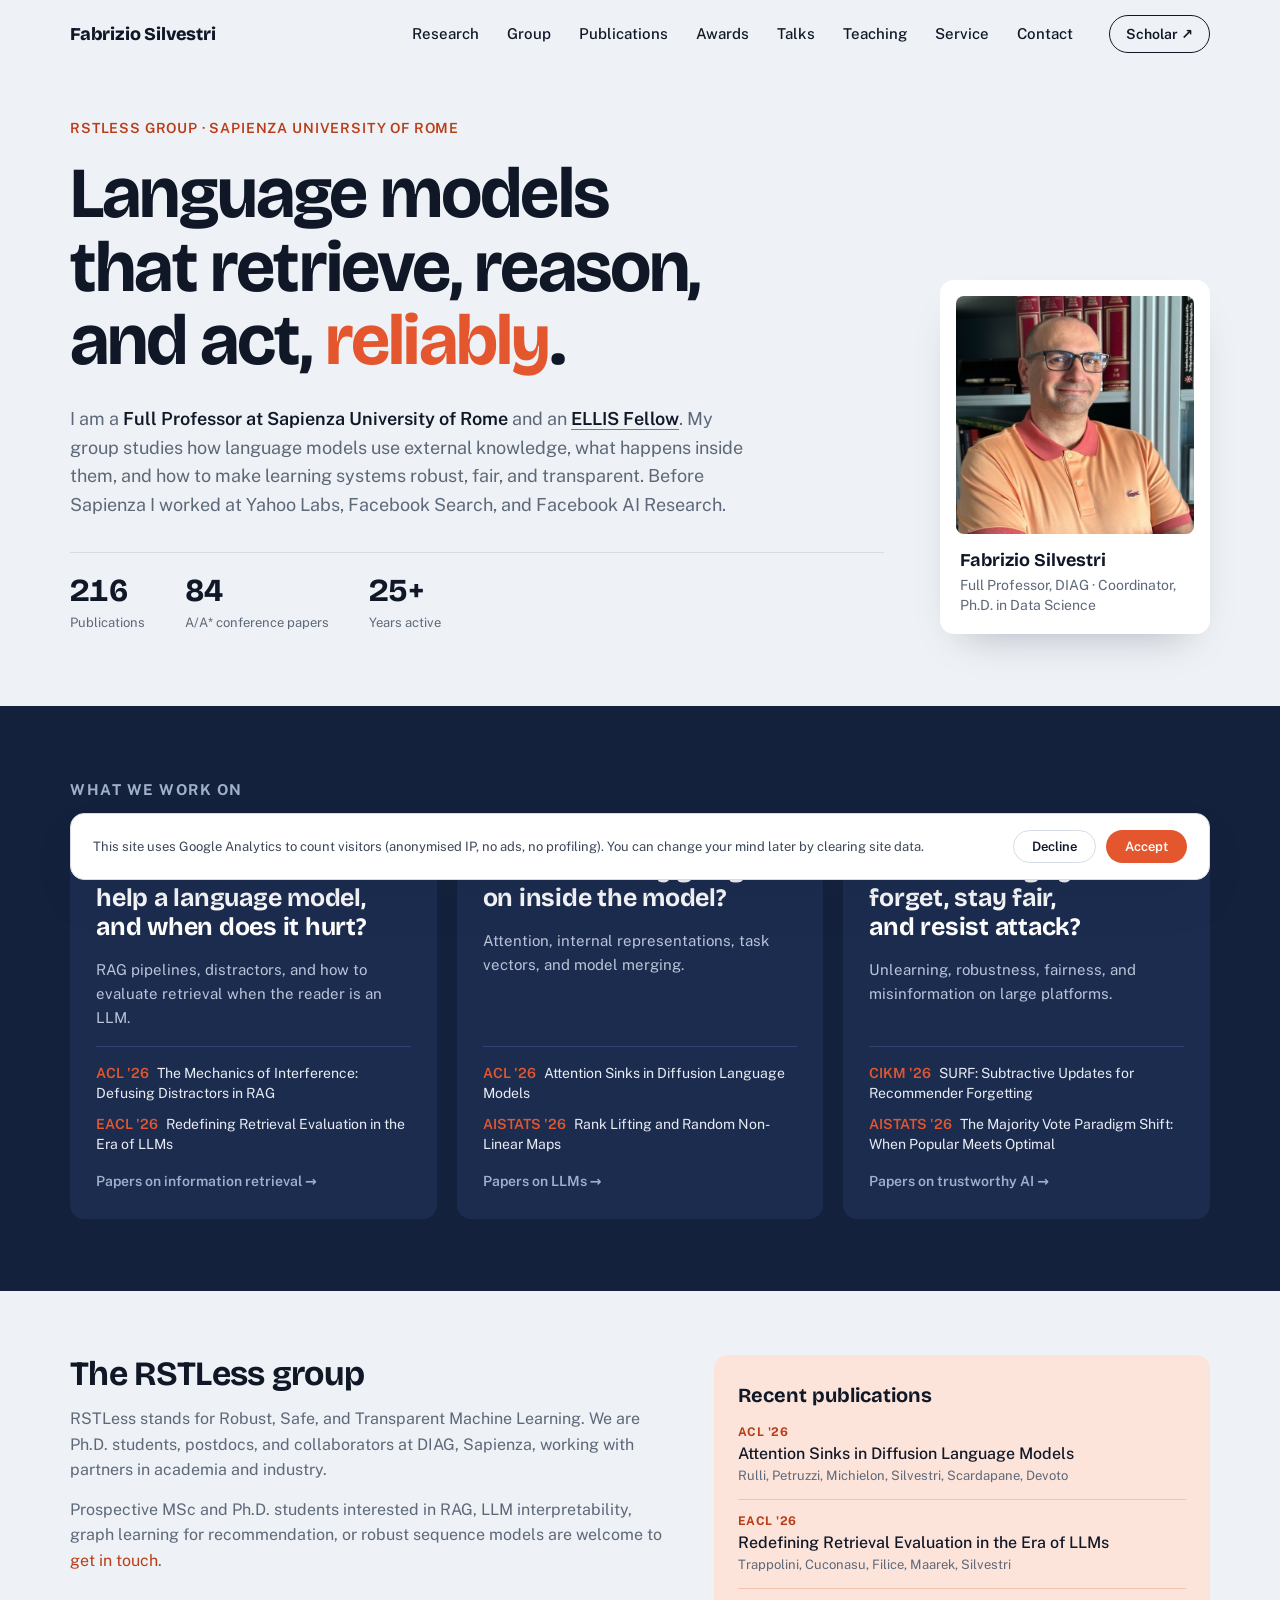
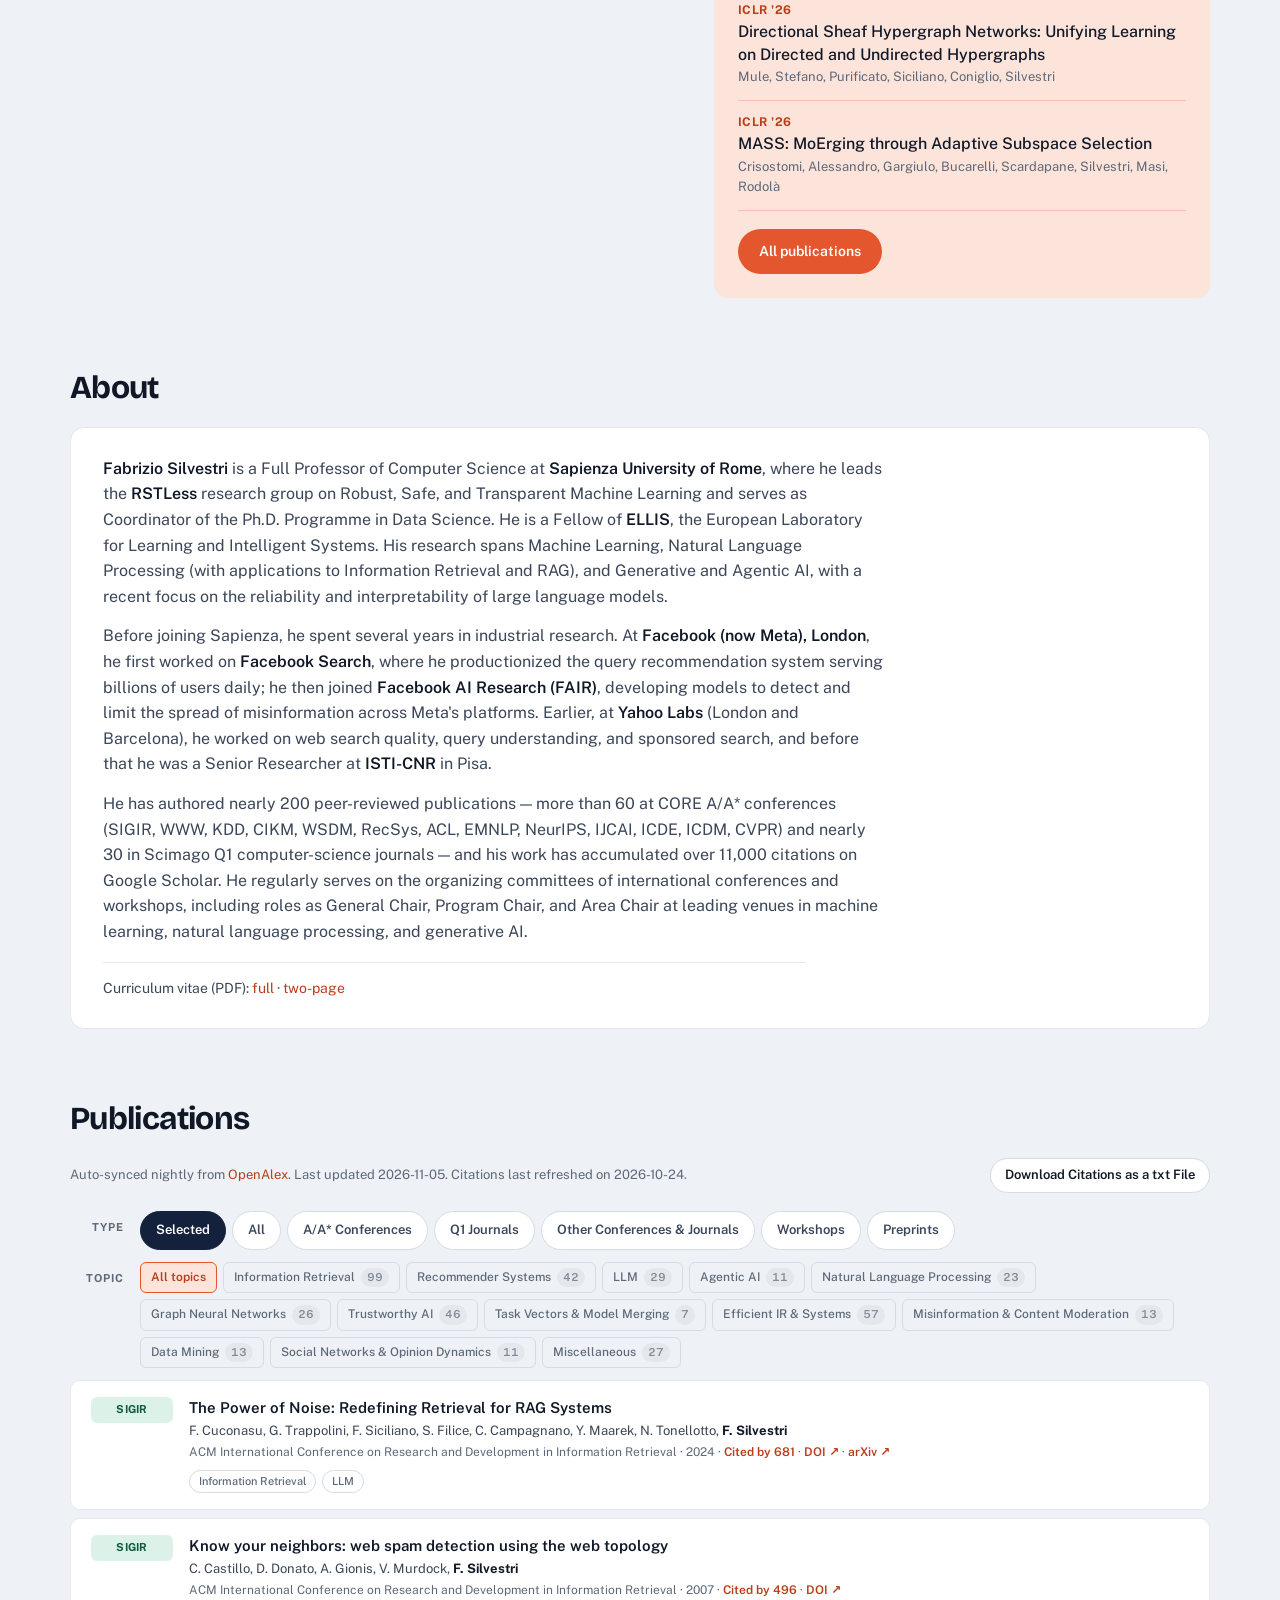
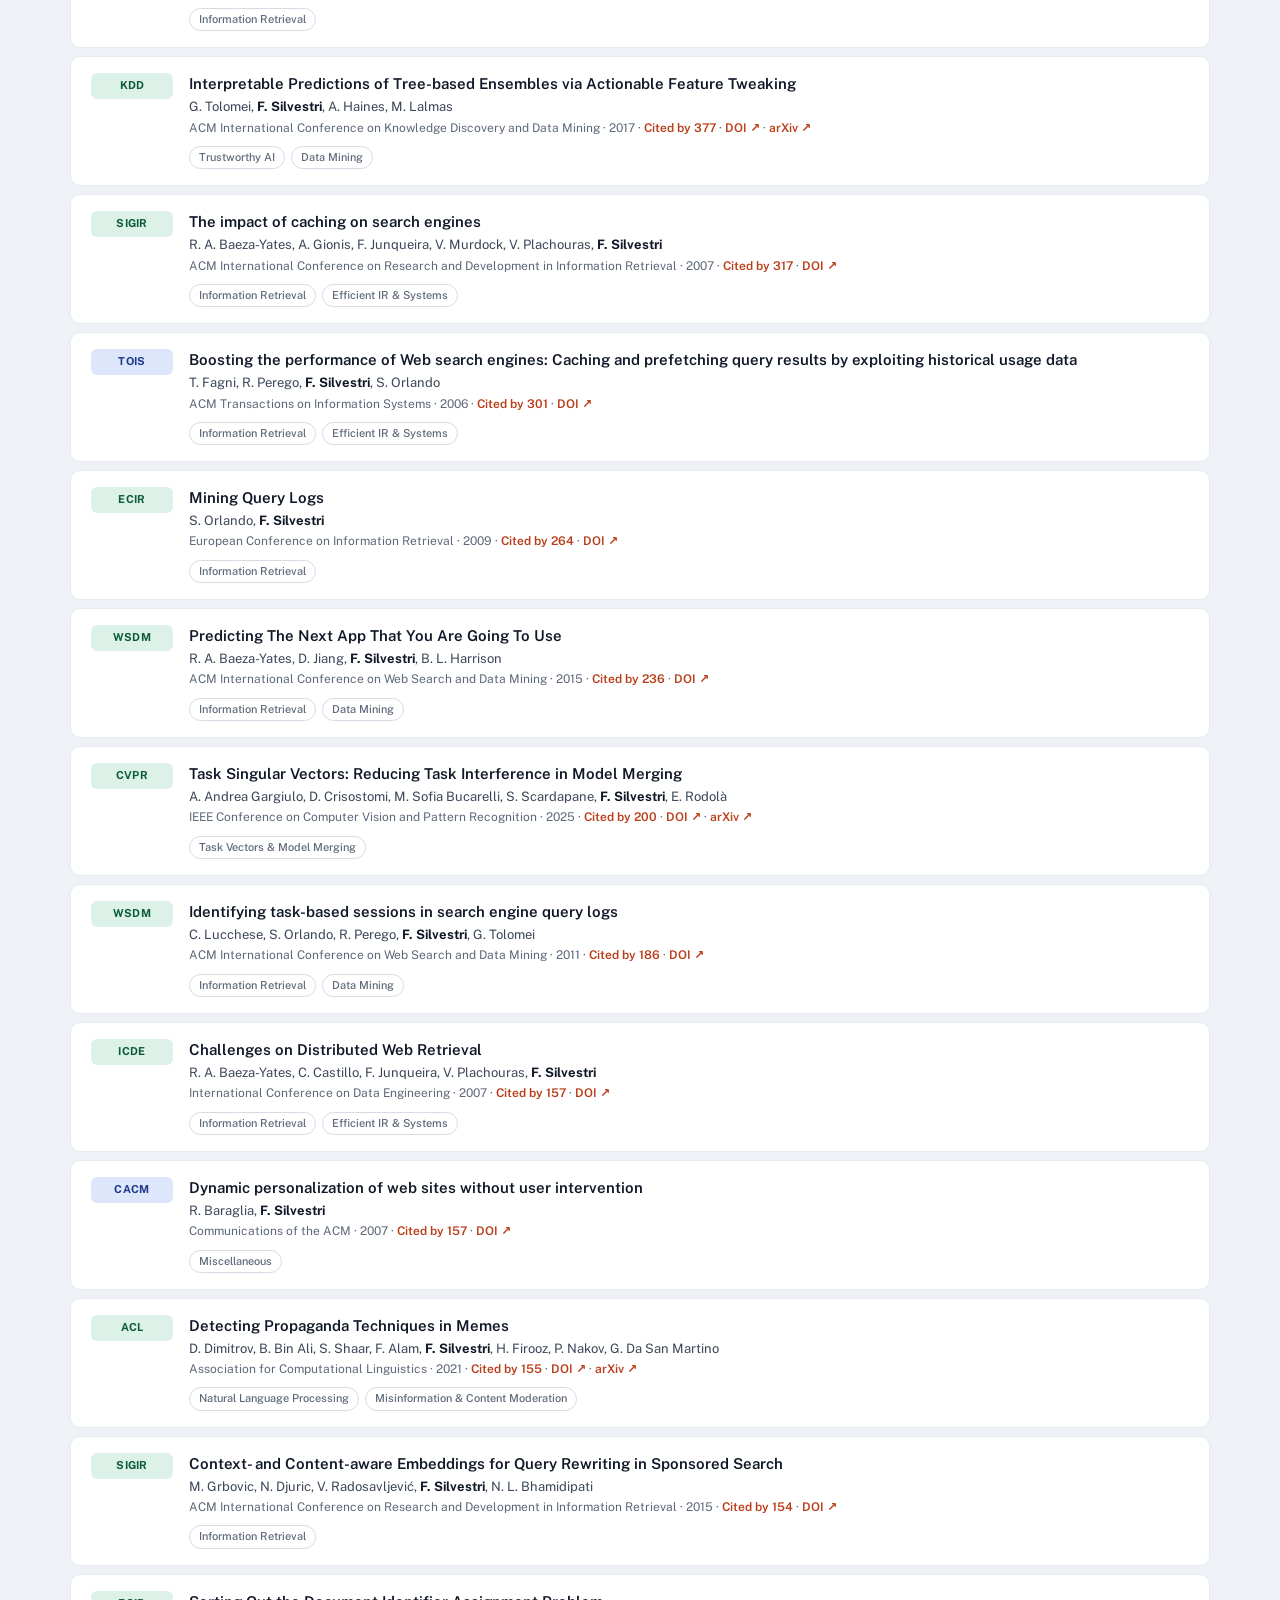
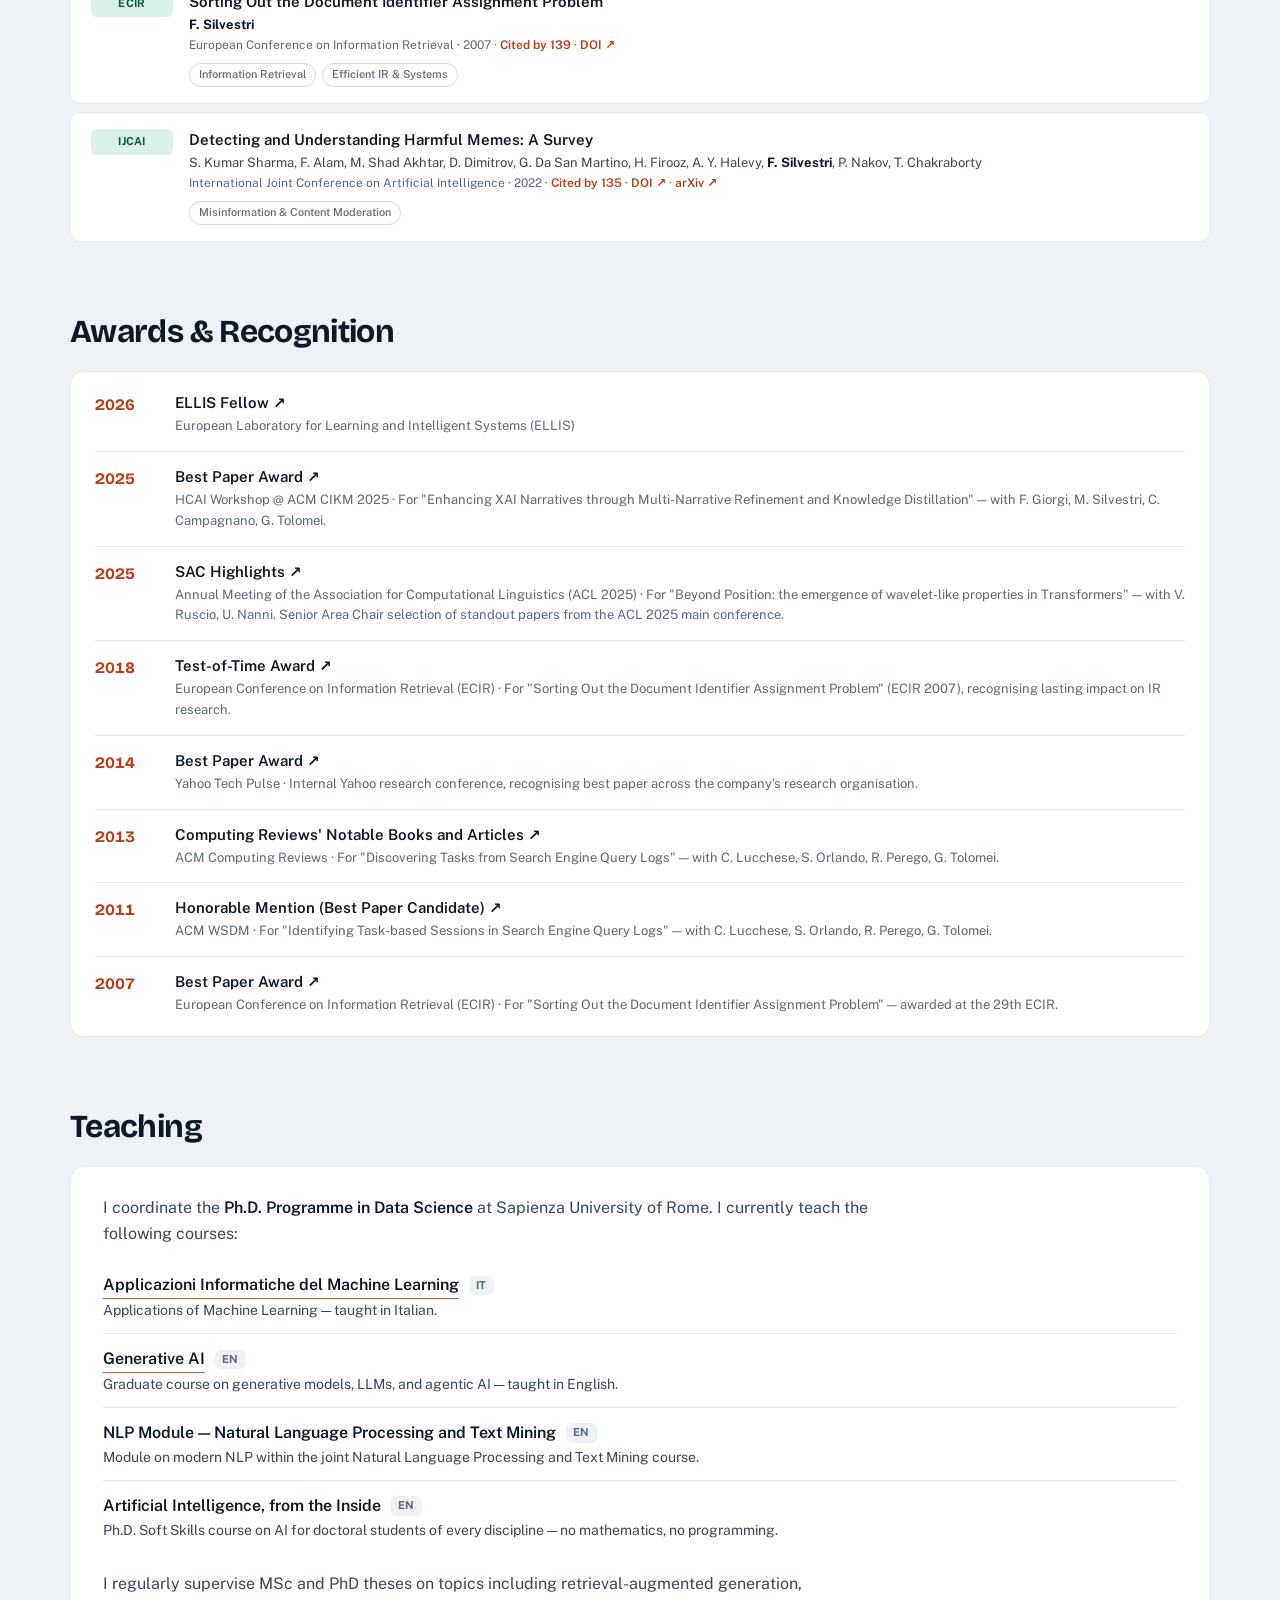
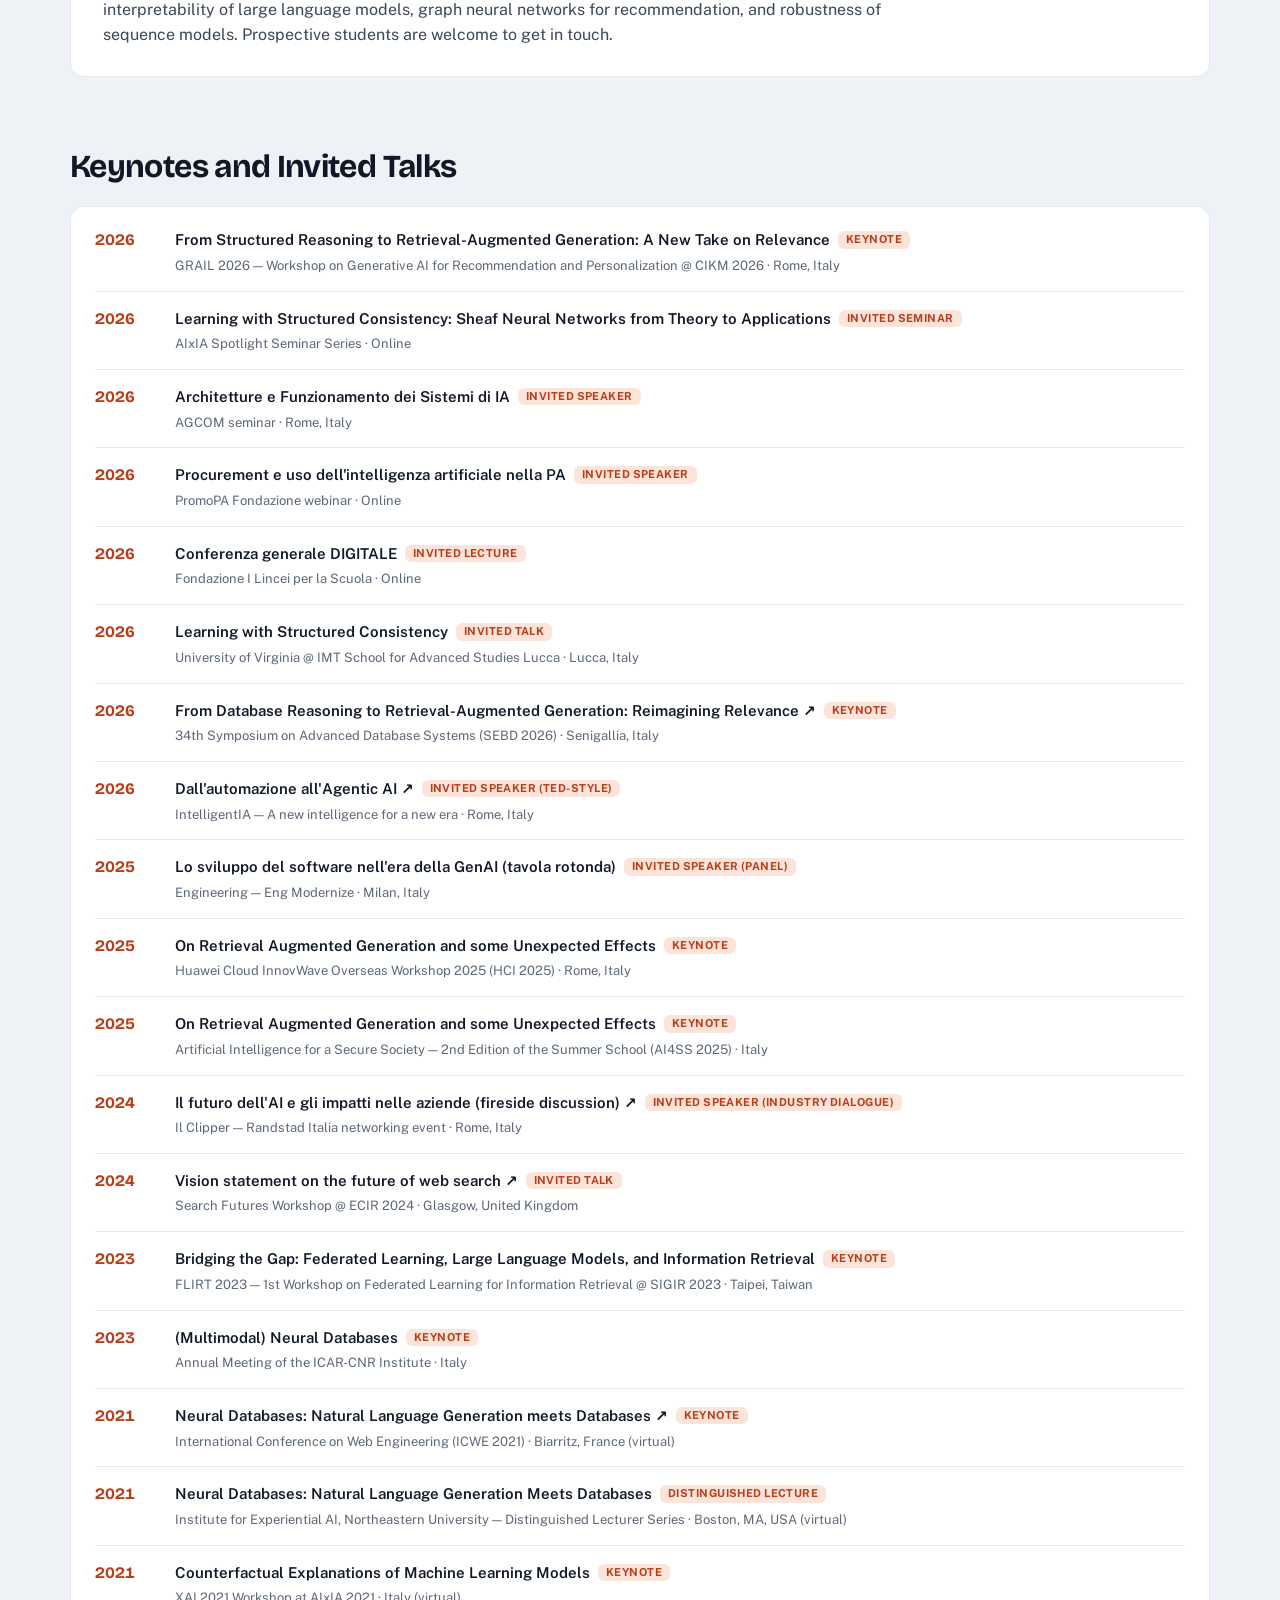
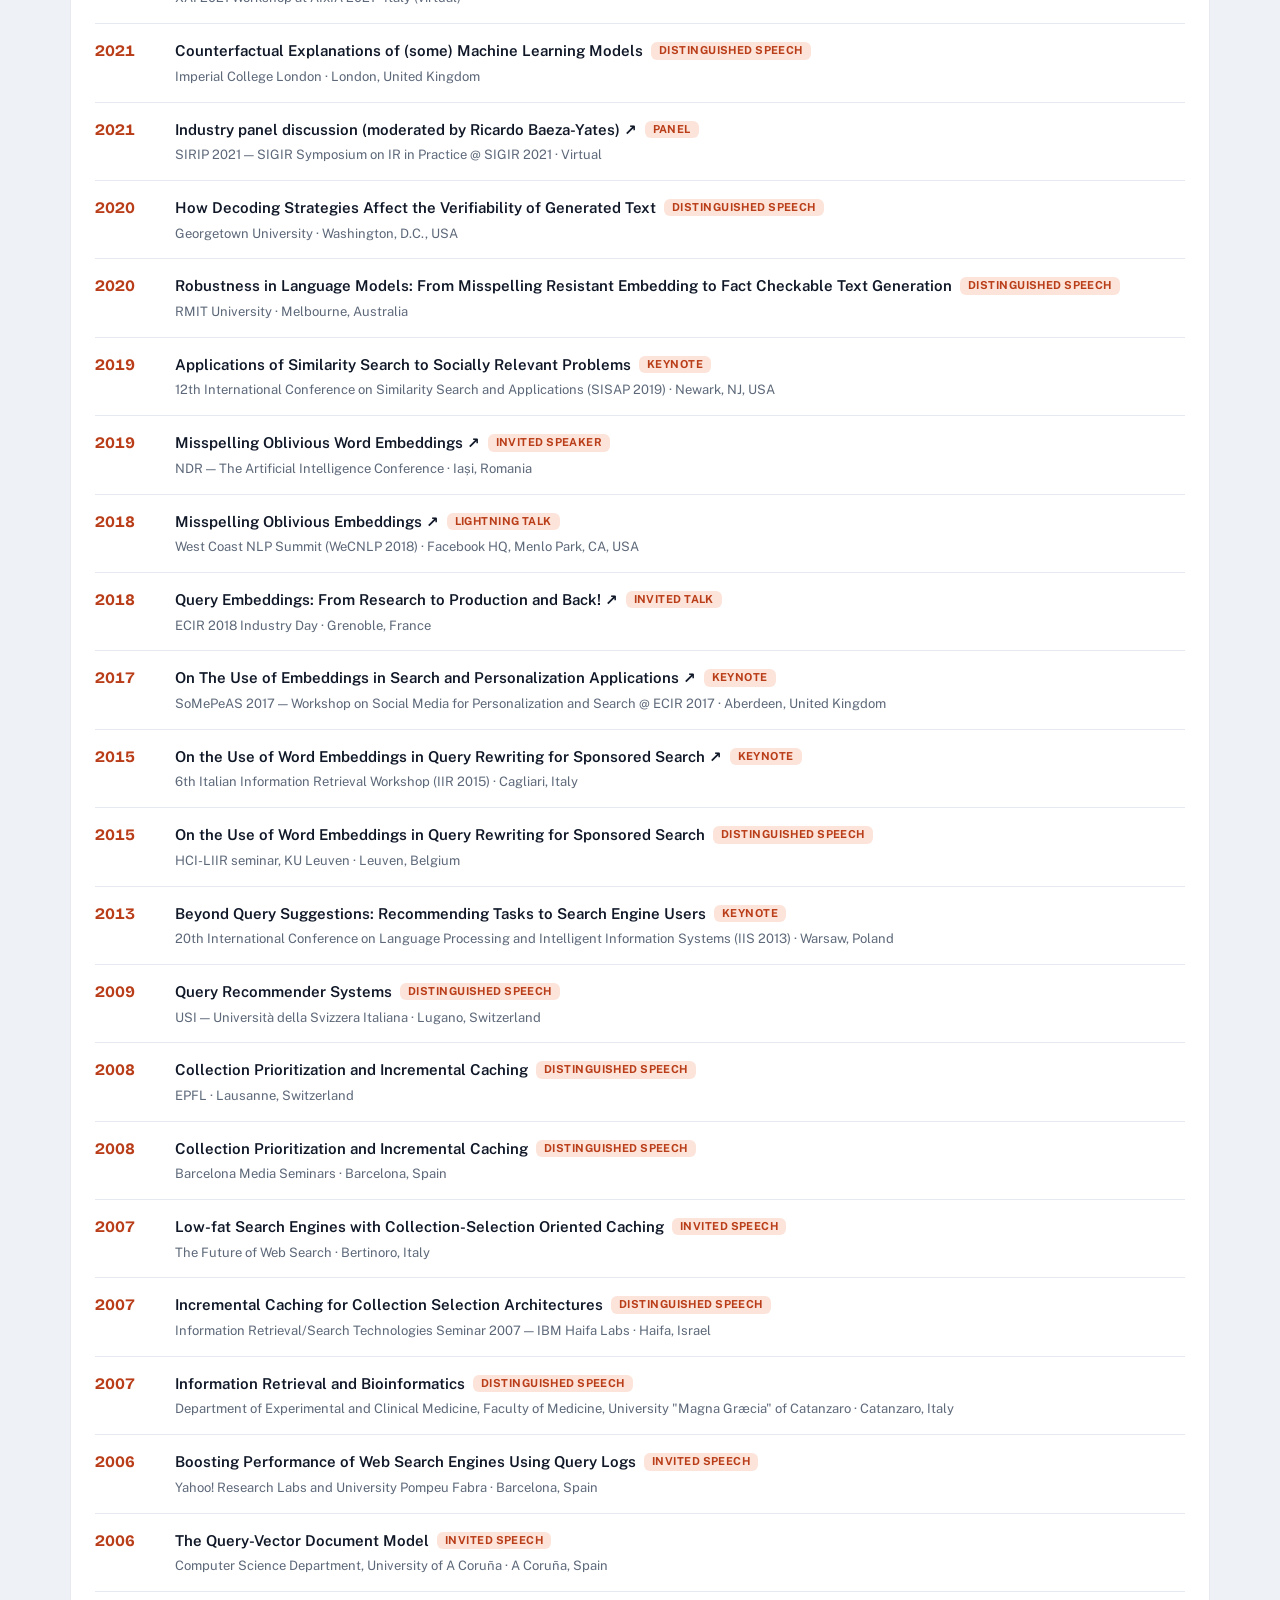
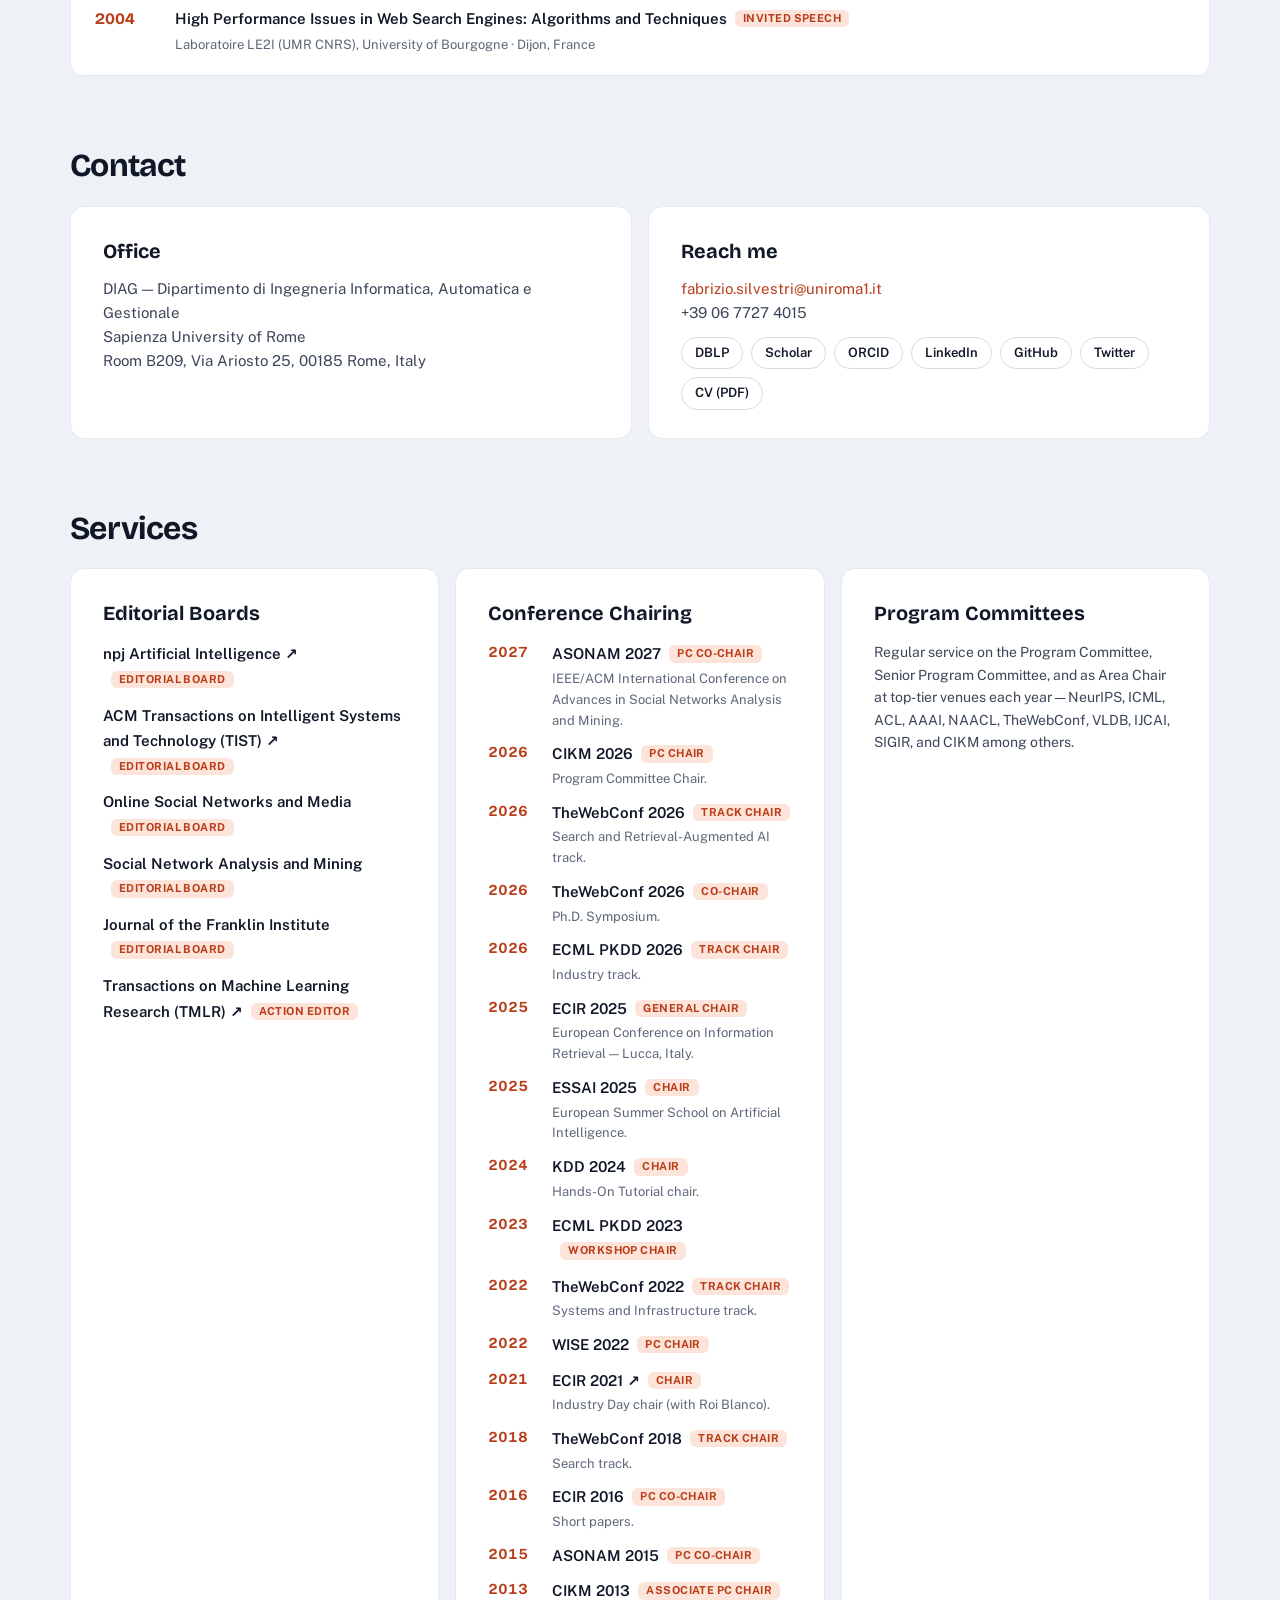
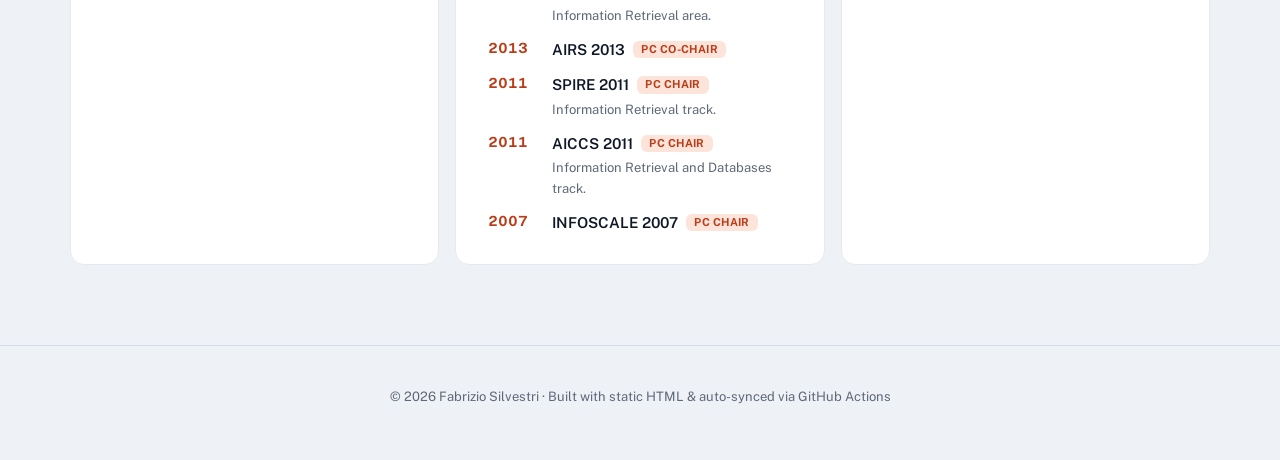
==== index.html @ 52305e6d "chore: bump cache busters (2026-11-05)" ====
<!DOCTYPE html>
<html lang="en">
<head>
  <meta charset="UTF-8" />
  <meta name="viewport" content="width=device-width, initial-scale=1.0" />
  <title>Fabrizio Silvestri — LLMs, RAG &amp; Agentic AI · Full Professor, Sapienza University of Rome</title>
  <meta name="description" content="Fabrizio Silvestri — Full Professor of Computer Science at Sapienza University of Rome (ex-Meta FAIR, Facebook Search, Yahoo Labs). Research on Large Language Models (LLMs), Retrieval-Augmented Generation (RAG), Agentic AI, Machine Learning, Natural Language Processing, Information Retrieval, Recommender Systems, and Trustworthy AI. Head of the RSTLess group and Coordinator of the PhD in Data Science at Sapienza." />
  <meta name="keywords" content="Fabrizio Silvestri, Sapienza University of Rome, Machine Learning, Large Language Models, LLM, Retrieval-Augmented Generation, RAG, Agentic AI, Natural Language Processing, NLP, Information Retrieval, Recommender Systems, Trustworthy AI, Explainable AI, Robust Machine Learning, Meta FAIR, Facebook AI Research, Yahoo Labs, PhD Data Science Rome, RSTLess, AI expert, AI researcher, AI keynote speaker, AI consultant" />
  <meta name="author" content="Fabrizio Silvestri" />
  <meta name="robots" content="index, follow, max-image-preview:large" />
  <link rel="canonical" href="https://fabsilvestri.github.io/" />

  <!-- Google Search Console verification.
       Steps to verify ownership:
       1. https://search.google.com/search-console → Add property (URL prefix) → https://fabsilvestri.github.io/
       2. Choose verification method: HTML tag
       3. Google will show a <meta> like <meta name="google-site-verification" content="AbC123..." />
       4. Copy the content value and paste it into the meta tag below, uncomment it.
       5. Commit + push. Back in Search Console, click "Verify". -->
  <!-- <meta name="google-site-verification" content="PASTE_YOUR_CODE_HERE" /> -->
  <meta name="google-site-verification" content="wh6Y_ISdZesXFFJ5CLF3Y19lVFN23P-GGP5EcK1E50Q" />

  <!-- Open Graph / Facebook -->
  <meta property="og:type" content="profile" />
  <meta property="og:url" content="https://fabsilvestri.github.io/" />
  <meta property="og:title" content="Fabrizio Silvestri — LLMs, RAG &amp; Agentic AI · Full Professor, Sapienza Rome" />
  <meta property="og:description" content="Full Professor at Sapienza University of Rome, ex-Meta FAIR and Yahoo Labs. Expert in Large Language Models, RAG, Agentic AI, Machine Learning, NLP, Information Retrieval, and Recommender Systems. Head of the RSTLess group on Robust, Safe and Transparent ML." />
  <meta property="og:image" content="https://fabsilvestri.github.io/assets/img/profile.jpg" />
  <meta property="og:image:alt" content="Portrait of Fabrizio Silvestri" />
  <meta property="profile:first_name" content="Fabrizio" />
  <meta property="profile:last_name" content="Silvestri" />

  <!-- Twitter Card -->
  <meta name="twitter:card" content="summary_large_image" />
  <meta name="twitter:site" content="@fabreetseo" />
  <meta name="twitter:creator" content="@fabreetseo" />
  <meta name="twitter:title" content="Fabrizio Silvestri — LLMs, RAG &amp; Agentic AI · Sapienza Rome" />
  <meta name="twitter:description" content="Full Professor at Sapienza Rome, ex-Meta FAIR &amp; Yahoo Labs. Expert in LLMs, RAG, Agentic AI, ML, NLP, Information Retrieval, Recommender Systems." />
  <meta name="twitter:image" content="https://fabsilvestri.github.io/assets/img/profile.jpg" />

  <!-- Schema.org Person (helps Google build an academic profile panel) -->
  <script type="application/ld+json">
  {
    "@context": "https://schema.org",
    "@type": "Person",
    "name": "Fabrizio Silvestri",
    "givenName": "Fabrizio",
    "familyName": "Silvestri",
    "jobTitle": "Full Professor of Computer Science",
    "worksFor": {
      "@type": "CollegeOrUniversity",
      "name": "Sapienza University of Rome",
      "department": "DIAG — Dipartimento di Ingegneria Informatica, Automatica e Gestionale",
      "address": {
        "@type": "PostalAddress",
        "streetAddress": "Via Ariosto 25",
        "addressLocality": "Rome",
        "postalCode": "00185",
        "addressCountry": "IT"
      }
    },
    "memberOf": [
      { "@type": "Organization", "name": "ELLIS — European Laboratory for Learning and Intelligent Systems", "url": "https://ellis.eu/" }
    ],
    "alumniOf": [
      { "@type": "Organization", "name": "Meta — Facebook AI Research (FAIR)" },
      { "@type": "Organization", "name": "Facebook Search" },
      { "@type": "Organization", "name": "Yahoo Labs" },
      { "@type": "Organization", "name": "ISTI-CNR, Pisa" }
    ],
    "email": "mailto:fabrizio.silvestri@uniroma1.it",
    "url": "https://fabsilvestri.github.io/",
    "image": "https://fabsilvestri.github.io/assets/img/profile.jpg",
    "sameAs": [
      "https://dblp.org/pid/s/FabrizioSilvestri.html",
      "https://scholar.google.com/citations?user=pi985dQAAAAJ",
      "https://orcid.org/0000-0001-7669-9055",
      "https://github.com/fabsilvestri",
      "https://www.linkedin.com/in/fabrizio-silvestri-a6b0391/",
      "https://twitter.com/fabreetseo",
      "https://www.wikidata.org/entity/Q130843901"
    ],
    "knowsAbout": [
      "Large Language Models",
      "Retrieval-Augmented Generation",
      "Agentic AI",
      "Machine Learning",
      "Natural Language Processing",
      "Information Retrieval",
      "Recommender Systems",
      "Trustworthy AI",
      "Explainable AI",
      "Robust Machine Learning",
      "Graph Neural Networks",
      "Misinformation Detection"
    ],
    "hasOccupation": {
      "@type": "Occupation",
      "name": "Full Professor of Computer Science",
      "occupationLocation": {
        "@type": "City",
        "name": "Rome, Italy"
      }
    }
  }
  </script>

  <link rel="preconnect" href="https://fonts.googleapis.com" />
  <link rel="preconnect" href="https://fonts.gstatic.com" crossorigin />
  <link
    href="https://fonts.googleapis.com/css2?family=Bricolage+Grotesque:opsz,wght@12..96,600;12..96,700;12..96,800&family=Public+Sans:ital,wght@0,400;0,500;0,600;0,700;1,400&display=swap"
    rel="stylesheet"
  />
  <link rel="icon" type="image/png" href="assets/img/favicon.png" />
  <link rel="apple-touch-icon" href="assets/img/favicon.png" />
  <link rel="stylesheet" href="assets/css/style.css?v=22aa56aa26" />
  <!-- Kick off the publications.json fetch in parallel with parsing the
       rest of <head>, so the data is in the HTTP cache by the time
       publications.js runs and asks for it. -->
  <link rel="preload" as="fetch" type="application/json" crossorigin="anonymous" href="data/publications.json" />
</head>
<body>
  <header class="site-header">
    <nav class="nav-bar" aria-label="Primary">
      <a href="#home" class="nav-brand">Fabrizio Silvestri</a>
      <ul class="nav-links">
        <li><a href="#research">Research</a></li>
        <li><a href="#group">Group</a></li>
        <li><a href="#publications">Publications</a></li>
        <li id="nav-awards" hidden><a href="#awards">Awards</a></li>
        <li id="nav-talks" hidden><a href="#talks">Talks</a></li>
        <li><a href="#teaching">Teaching</a></li>
        <li id="nav-services" hidden><a href="#services">Service</a></li>
        <li><a href="#contact">Contact</a></li>
      </ul>
      <a class="nav-cta" href="https://scholar.google.com/citations?user=pi985dQAAAAJ" target="_blank" rel="noopener">Scholar ↗</a>
    </nav>
  </header>

  <main>
    <section id="home" class="hero">
      <div class="hero-grid">
        <div class="hero-text">
          <p class="hero-eyebrow">RSTLess group · Sapienza University of Rome</p>
          <h1 class="hero-title">Language models that retrieve, reason, and act, <em>reliably</em>.</h1>
          <p class="hero-lede">
            I am a <strong>Full Professor at Sapienza University of Rome</strong> and an
            <a href="https://ellis.eu/fellows" target="_blank" rel="noopener"><strong>ELLIS Fellow</strong></a>.
            My group studies how language models use external knowledge, what happens
            inside them, and how to make learning systems robust, fair, and transparent.
            Before Sapienza I worked at Yahoo Labs, Facebook Search, and Facebook AI Research.
          </p>
          <div class="hero-stats">
            <div><span class="stat-num" id="stat-pubs">—</span><span class="stat-lbl">Publications</span></div>
            <div><span class="stat-num" id="stat-astar">—</span><span class="stat-lbl">A/A* conference papers</span></div>
            <div><span class="stat-num" id="stat-years">—</span><span class="stat-lbl">Years active</span></div>
          </div>
        </div>
        <figure class="id-card">
          <img src="assets/img/profile.jpg" alt="Fabrizio Silvestri" width="600" height="600" />
          <figcaption>
            <strong>Fabrizio Silvestri</strong>
            <span>Full Professor, DIAG · Coordinator, Ph.D. in Data Science</span>
          </figcaption>
        </figure>
      </div>
    </section>

    <section id="research" class="questions">
    <div class="band-inner">
      <h2 class="band-head">What we work on</h2>
      <div class="question-grid">
        <article class="question">
          <h3>When does retrieval help a language model, and when does it hurt?</h3>
          <p>RAG pipelines, distractors, and how to evaluate retrieval when the reader is an LLM.</p>
          <ul>
            <li><b>ACL '26</b><a href="https://doi.org/10.18653/v1/2026.findings-acl.583" target="_blank" rel="noopener">The Mechanics of Interference: Defusing Distractors in RAG</a></li>
            <li><b>EACL '26</b><a href="https://doi.org/10.18653/v1/2026.eacl-long.391" target="_blank" rel="noopener">Redefining Retrieval Evaluation in the Era of LLMs</a></li>
          </ul>
          <a class="question-more" href="#publications" data-topic-link="ir">Papers on information retrieval →</a>
        </article>
        <article class="question">
          <h3>What is actually going on inside the model?</h3>
          <p>Attention, internal representations, task vectors, and model merging.</p>
          <ul>
            <li><b>ACL '26</b><a href="https://doi.org/10.18653/v1/2026.findings-acl.2145" target="_blank" rel="noopener">Attention Sinks in Diffusion Language Models</a></li>
            <li><b>AISTATS '26</b><a href="https://openreview.net/forum?id=3Tvd1qJ5UJ" target="_blank" rel="noopener">Rank Lifting and Random Non-Linear Maps</a></li>
          </ul>
          <a class="question-more" href="#publications" data-topic-link="llm">Papers on LLMs →</a>
        </article>
        <article class="question">
          <h3>Can a learning system forget, stay fair, and resist attack?</h3>
          <p>Unlearning, robustness, fairness, and misinformation on large platforms.</p>
          <ul>
            <li><b>CIKM '26</b><a href="https://doi.org/10.1145/3799682.3840731" target="_blank" rel="noopener">SURF: Subtractive Updates for Recommender Forgetting</a></li>
            <li><b>AISTATS '26</b><a href="https://openreview.net/forum?id=7f09dQVENn" target="_blank" rel="noopener">The Majority Vote Paradigm Shift: When Popular Meets Optimal</a></li>
          </ul>
          <a class="question-more" href="#publications" data-topic-link="trust">Papers on trustworthy AI →</a>
        </article>
      </div>
    </div>
    </section>

    <section id="group" class="group">
      <div class="group-text">
        <h2 class="group-title">The RSTLess group</h2>
        <p>
          RSTLess stands for Robust, Safe, and Transparent Machine Learning. We are
          Ph.D. students, postdocs, and collaborators at DIAG, Sapienza, working with
          partners in academia and industry.
        </p>
        <p>
          Prospective MSc and Ph.D. students interested in RAG, LLM interpretability,
          graph learning for recommendation, or robust sequence models are welcome to
          <a href="#contact">get in touch</a>.
        </p>
      </div>
      <aside class="recent-panel" aria-labelledby="recent-head">
        <h3 id="recent-head">Recent publications</h3>
        <ul class="recent-list" id="recent-list">
          <li class="recent-empty">Loading…</li>
        </ul>
        <a class="btn btn-primary" href="#publications">All publications</a>
      </aside>
    </section>

    <section id="about" class="content">
      <h2 class="section-head">About</h2>
      <div class="card prose">
        <p>
          <strong>Fabrizio Silvestri</strong> is a Full Professor of Computer
          Science at <strong>Sapienza University of Rome</strong>, where he
          leads the <strong>RSTLess</strong> research group on Robust, Safe,
          and Transparent Machine Learning and serves as Coordinator of the
          Ph.D. Programme in Data Science. He is a Fellow of
          <strong>ELLIS</strong>, the European Laboratory for Learning and
          Intelligent Systems. His research spans Machine
          Learning, Natural Language Processing (with applications to
          Information Retrieval and RAG), and Generative and Agentic AI, with
          a recent focus on the reliability and interpretability of large
          language models.
        </p>
        <p>
          Before joining Sapienza, he spent several years in industrial
          research. At <strong>Facebook (now Meta), London</strong>, he first
          worked on <strong>Facebook Search</strong>, where he productionized
          the query recommendation system serving billions of users daily; he
          then joined <strong>Facebook AI Research (FAIR)</strong>, developing
          models to detect and limit the spread of misinformation across
          Meta's platforms. Earlier, at <strong>Yahoo Labs</strong> (London
          and Barcelona), he worked on web search quality, query
          understanding, and sponsored search, and before that he was a
          Senior Researcher at <strong>ISTI-CNR</strong> in Pisa.
        </p>
        <p>
          He has authored nearly 200 peer-reviewed publications &mdash;
          more than 60 at CORE A/A* conferences (SIGIR, WWW, KDD, CIKM,
          WSDM, RecSys, ACL, EMNLP, NeurIPS, IJCAI, ICDE, ICDM, CVPR)
          and nearly 30 in Scimago Q1 computer-science journals &mdash;
          and his work has accumulated over 11,000 citations on Google
          Scholar. He regularly serves
          on the organizing committees of international conferences and
          workshops, including roles as General Chair, Program Chair, and
          Area Chair at leading venues in machine learning, natural language
          processing, and generative AI.
        </p>
        <p class="cv-links">
          Curriculum vitae (PDF):
          <a href="assets/cv/fabrizio_silvestri_cv.pdf" target="_blank" rel="noopener">full</a> ·
          <a href="assets/cv/fabrizio_silvestri_cv_short.pdf" target="_blank" rel="noopener">two-page</a>
        </p>
      </div>
    </section>

    <section id="publications" class="content">
      <h2 class="section-head">Publications</h2>
      <p class="pub-meta">
        <span class="pub-meta-text">Auto-synced nightly from <a href="https://openalex.org/authors/A5044165871" target="_blank" rel="noopener">OpenAlex</a>. Last updated <span id="pub-last-updated">—</span>. <span id="cit-last-updated-wrap" hidden>Citations last refreshed on <span id="cit-last-updated">—</span>.</span></span>
        <button type="button" class="pub-download" id="pub-download-ieee" title="Download the high-impact subset as an IEEE-style plain-text file">Download Citations as a txt File</button>
      </p>
      <div class="pub-filter-group">
        <span class="pub-filter-label">Type</span>
        <div class="pub-filters pub-filters-type" id="pub-filters" role="tablist" aria-label="Filter by type">
          <button class="pub-tab is-active" data-filter="selected" role="tab" title="Top 15 most-cited papers in CORE A/A* conferences or Scimago Q1 (CS) journals">Selected</button>
          <button class="pub-tab" data-filter="all" role="tab">All</button>
          <button class="pub-tab" data-filter="a_star_conf" role="tab">A/A* Conferences</button>
          <button class="pub-tab" data-filter="q1_journal" role="tab">Q1 Journals</button>
          <button class="pub-tab" data-filter="other" role="tab">Other Conferences &amp; Journals</button>
          <button class="pub-tab" data-filter="workshop" role="tab">Workshops</button>
          <button class="pub-tab" data-filter="preprint" role="tab">Preprints</button>
        </div>
      </div>
      <div class="pub-filter-group">
        <span class="pub-filter-label">Topic</span>
        <div class="pub-filters pub-filters-topic" id="topic-filters" role="tablist" aria-label="Filter by topic">
          <!-- Topic chips are injected by publications.js from window.PUBLICATIONS.topics_meta. -->
        </div>
      </div>
      <div class="pub-list" id="pub-list">
        <p class="pub-empty">Loading publications…</p>
      </div>
    </section>

    <section id="awards" class="content" hidden>
      <h2 class="section-head">Awards &amp; Recognition</h2>
      <ol class="awards-list" id="awards-list"></ol>
    </section>

    <section id="teaching" class="content">
      <h2 class="section-head">Teaching</h2>
      <div class="card prose">
        <p>
          I coordinate the <strong>Ph.D. Programme in Data Science</strong> at
          Sapienza University of Rome. I currently teach the following
          courses:
        </p>
        <ul class="course-list">
          <li>
            <div class="course-title">
              <a href="https://fabsilvestri.github.io/AIML-Course/" target="_blank" rel="noopener">Applicazioni Informatiche del Machine Learning</a>
              <span class="course-lang">IT</span>
            </div>
            <p class="course-note">Applications of Machine Learning — taught in Italian.</p>
          </li>
          <li>
            <div class="course-title">
              <a href="https://fabsilvestri.github.io/generative-ai-sapienza-course-material/" target="_blank" rel="noopener">Generative AI</a>
              <span class="course-lang">EN</span>
            </div>
            <p class="course-note">Graduate course on generative models, LLMs, and agentic AI — taught in English.</p>
          </li>
          <li>
            <div class="course-title">
              <span>NLP Module &mdash; Natural Language Processing and Text Mining</span>
              <span class="course-lang">EN</span>
            </div>
            <p class="course-note">Module on modern NLP within the joint Natural Language Processing and Text Mining course.</p>
          </li>
          <li>
            <div class="course-title">
              <span>Artificial Intelligence, from the Inside</span>
              <span class="course-lang">EN</span>
            </div>
            <p class="course-note">Ph.D. Soft Skills course on AI for doctoral students of every discipline &mdash; no mathematics, no programming.</p>
          </li>
        </ul>
        <p>
          I regularly supervise MSc and PhD theses on topics including
          retrieval-augmented generation, interpretability of large language
          models, graph neural networks for recommendation, and robustness of
          sequence models. Prospective students are welcome to get in touch.
        </p>
      </div>
    </section>

    <section id="talks" class="content" hidden>
      <h2 class="section-head">Keynotes and Invited Talks</h2>
      <ol class="talks-list" id="talks-list"></ol>
    </section>

    <section id="contact" class="content">
      <h2 class="section-head">Contact</h2>
      <div class="contact-grid">
        <div class="card contact-card">
          <h3>Office</h3>
          <p>
            DIAG — Dipartimento di Ingegneria Informatica, Automatica e Gestionale<br />
            Sapienza University of Rome<br />
            Room B209, Via Ariosto 25, 00185 Rome, Italy
          </p>
        </div>
        <div class="card contact-card">
          <h3>Reach me</h3>
          <p>
            <a href="mailto:fabrizio.silvestri@uniroma1.it">fabrizio.silvestri@uniroma1.it</a><br />
            +39 06 7727 4015
          </p>
          <div class="social">
            <a href="https://dblp.org/pid/s/FabrizioSilvestri.html" target="_blank" rel="noopener">DBLP</a>
            <a href="https://scholar.google.com/citations?user=pi985dQAAAAJ" target="_blank" rel="noopener">Scholar</a>
            <a href="https://orcid.org/0000-0001-7669-9055" target="_blank" rel="noopener">ORCID</a>
            <a href="https://www.linkedin.com/in/fabrizio-silvestri-a6b0391/" target="_blank" rel="noopener">LinkedIn</a>
            <a href="https://github.com/fabsilvestri" target="_blank" rel="noopener">GitHub</a>
            <a href="https://twitter.com/fabreetseo" target="_blank" rel="noopener">Twitter</a>
            <a href="assets/cv/fabrizio_silvestri_cv.pdf" target="_blank" rel="noopener">CV (PDF)</a>
          </div>
        </div>
      </div>
    </section>

    <section id="services" class="content" hidden>
      <h2 class="section-head">Services</h2>
      <div class="services-grid" id="services-groups"></div>
    </section>
  </main>

  <footer class="site-footer">
    <p>© <span id="footer-year"></span> Fabrizio Silvestri · Built with static HTML &amp; auto-synced via GitHub Actions</p>
  </footer>

  <div id="cookie-banner" role="dialog" aria-label="Cookie consent" hidden>
    <p class="cookie-copy">
      This site uses Google Analytics to count visitors (anonymised IP, no ads, no profiling).
      You can change your mind later by clearing site data.
    </p>
    <div class="cookie-actions">
      <button id="cookie-decline" type="button" class="btn btn-ghost">Decline</button>
      <button id="cookie-accept" type="button" class="btn btn-primary">Accept</button>
    </div>
  </div>

  <!-- Publication data is fetched at runtime by publications.js from
       data/publications.json (cache: 'no-store') so counters and the
       publication list always reflect the latest bot refresh, even if
       the cached HTML is a few minutes behind. -->
  <script src="assets/js/publications.js?v=bb231ec418"></script>
  <script src="assets/js/analytics.js?v=c4f706f382"></script>
  <script>document.getElementById('footer-year').textContent = new Date().getFullYear();</script>
</body>
</html>
---- assets/css/style.css ----
/* --------------------------------------------------------------------------
 * Fabrizio Silvestri — homepage
 * "Questions" theme: pale blue ground, navy research band, one signal
 * orange accent. Bricolage Grotesque for display, Public Sans for text.
 * The page leads with the research questions, then the RSTLess group and
 * the newest papers; the full record (publications, talks, services)
 * follows below.
 * -------------------------------------------------------------------------- */

:root {
  --bg: #eef1f5;
  --surface: #ffffff;
  --ink: #101828;
  --ink-soft: #3b4658;
  --ink-muted: #5d6879;
  --navy: #14213d;
  --navy-2: #1c2c4f;
  --navy-rule: #2f4370;
  --navy-text: #b9c4d8;
  --signal: #e4572e;        /* accent */
  --signal-deep: #b93d18;   /* accent on light backgrounds (text, AA contrast) */
  --signal-soft: #fde4da;
  --rule: #d6dce5;
  --rule-soft: #e6eaf0;
  --radius-lg: 14px;
  --radius-md: 10px;
  --radius-sm: 6px;
  --max-w: 1180px;
  --font-display: "Bricolage Grotesque", "Helvetica Neue", Arial, sans-serif;
  --font-sans: "Public Sans", system-ui, -apple-system, "Segoe UI", Roboto, sans-serif;
  --gutter-l: max(20px, env(safe-area-inset-left, 0px));
  --gutter-r: max(20px, env(safe-area-inset-right, 0px));
}

* { box-sizing: border-box; }

html { scroll-behavior: smooth; scroll-padding-top: 84px; }
@media (prefers-reduced-motion: reduce) { html { scroll-behavior: auto; } }

body {
  margin: 0;
  font-family: var(--font-sans);
  font-size: 16px;
  color: var(--ink);
  background: var(--bg);
  line-height: 1.6;
  -webkit-font-smoothing: antialiased;
  min-height: 100vh;
  overflow-x: hidden;
}

a { color: var(--signal-deep); text-decoration: none; }
a:hover { text-decoration: underline; }
a:focus-visible, button:focus-visible { outline: 2px solid var(--signal); outline-offset: 2px; border-radius: 3px; }

/* ---- Sticky nav ---- */
.site-header {
  position: sticky;
  top: 0;
  z-index: 100;
  background: rgba(238, 241, 245, 0.92);
  backdrop-filter: blur(10px);
  -webkit-backdrop-filter: blur(10px);
  border-bottom: 1px solid transparent;
}
.nav-bar {
  max-width: var(--max-w);
  margin: 0 auto;
  height: 68px;
  padding-left: var(--gutter-l);
  padding-right: var(--gutter-r);
  display: flex;
  align-items: center;
  gap: 24px;
}
.nav-brand {
  font-family: var(--font-display);
  font-weight: 800;
  font-size: 18px;
  color: var(--ink);
  letter-spacing: -0.01em;
  white-space: nowrap;
  margin-right: auto;
}
.nav-brand:hover { text-decoration: none; color: var(--signal-deep); }
.nav-links {
  display: flex;
  gap: 4px;
  list-style: none;
  margin: 0;
  padding: 0;
}
.nav-links a {
  display: inline-block;
  padding: 6px 12px;
  color: var(--ink);
  font-size: 15px;
  font-weight: 500;
  border-radius: 999px;
}
.nav-links a:hover { background: var(--surface); text-decoration: none; }
.nav-cta {
  padding: 7px 16px;
  border-radius: 999px;
  border: 1px solid var(--ink);
  color: var(--ink);
  font-weight: 600;
  font-size: 14px;
  white-space: nowrap;
}
.nav-cta:hover { background: var(--ink); color: #fff; text-decoration: none; }

/* ---- Main / sections ---- */
main { display: block; }
main > section {
  max-width: var(--max-w);
  margin: 0 auto;
  padding-left: var(--gutter-l);
  padding-right: var(--gutter-r);
}

.section-head {
  font-family: var(--font-display);
  font-weight: 700;
  font-size: 32px;
  line-height: 1.1;
  letter-spacing: -0.02em;
  color: var(--ink);
  margin: 72px 0 22px;
  text-wrap: balance;
}

.content { scroll-margin-top: 84px; }

/* ---- Hero ---- */
.hero { padding-top: 48px; padding-bottom: 72px; }
.hero-grid {
  display: grid;
  grid-template-columns: minmax(0, 1fr) 270px;
  gap: 56px;
  align-items: end;
}
.hero-text { min-width: 0; }
.hero-eyebrow {
  font-weight: 600;
  font-size: 14px;
  color: var(--signal-deep);
  letter-spacing: 0.06em;
  text-transform: uppercase;
  margin: 0 0 18px;
}
.hero-title {
  font-family: var(--font-display);
  font-size: clamp(38px, 5.6vw, 72px);
  font-weight: 700;
  line-height: 1.02;
  letter-spacing: -0.025em;
  margin: 0;
  color: var(--ink);
  text-wrap: balance;
}
.hero-title em { font-style: normal; color: var(--signal); }
.hero-lede {
  font-size: 18px;
  color: var(--ink-muted);
  margin: 28px 0 0;
  max-width: 62ch;
}
.hero-lede strong { color: var(--ink); font-weight: 600; }
.hero-lede a { color: inherit; }
.hero-lede a strong { border-bottom: 1px solid var(--signal); }
.hero-lede a:hover { text-decoration: none; }
.hero-lede a:hover strong { color: var(--signal-deep); }

.hero-stats {
  display: flex;
  flex-wrap: wrap;
  gap: 12px 40px;
  margin-top: 32px;
  padding-top: 22px;
  border-top: 1px solid var(--rule);
}
.hero-stats > div { display: flex; flex-direction: column; }
.stat-num {
  font-family: var(--font-display);
  font-size: 32px;
  font-weight: 700;
  line-height: 1;
  letter-spacing: -0.02em;
  color: var(--ink);
  font-variant-numeric: tabular-nums;
}
.stat-lbl { font-size: 13px; color: var(--ink-muted); margin-top: 6px; }

.id-card {
  margin: 0;
  background: var(--surface);
  border-radius: var(--radius-lg);
  padding: 16px;
  box-shadow: 0 20px 40px -24px rgba(20, 33, 61, 0.35);
}
.id-card img {
  width: 100%;
  height: auto;
  aspect-ratio: 1 / 1;
  object-fit: cover;
  border-radius: 8px;
  display: block;
}
.id-card figcaption { padding: 12px 4px 2px; }
.id-card strong { display: block; font-family: var(--font-display); font-size: 18px; font-weight: 700; }
.id-card span { display: block; font-size: 14px; color: var(--ink-muted); line-height: 1.45; }

/* ---- Buttons ---- */
.btn {
  display: inline-block;
  padding: 10px 20px;
  border-radius: 999px;
  font-weight: 600;
  font-size: 14px;
  border: 1px solid transparent;
  cursor: pointer;
  font-family: inherit;
}
.btn:hover { text-decoration: none; }
.btn-primary { background: var(--signal); color: #fff; }
.btn-primary:hover { background: var(--signal-deep); color: #fff; }
.btn-ghost { background: transparent; color: var(--ink); border-color: var(--rule); }
.btn-ghost:hover { border-color: var(--ink); }

/* ---- Research questions band (full width, navy) ---- */
main > section.questions {
  max-width: none;
  background: var(--navy);
  color: #e8ecf3;
  padding-top: 72px;
  padding-bottom: 72px;
  scroll-margin-top: 68px;
}
.band-inner { max-width: calc(var(--max-w) - 40px); margin: 0 auto; }
.band-head {
  font-family: var(--font-sans);
  font-size: 15px;
  font-weight: 700;
  letter-spacing: 0.1em;
  text-transform: uppercase;
  color: #9fb0cc;
  margin: 0 0 28px;
}
.question-grid {
  display: grid;
  grid-template-columns: repeat(3, minmax(0, 1fr));
  gap: 20px;
}
.question {
  background: var(--navy-2);
  border-radius: var(--radius-lg);
  padding: 26px;
  display: flex;
  flex-direction: column;
  gap: 16px;
  min-width: 0;
}
.question h3 {
  font-family: var(--font-display);
  font-size: 25px;
  font-weight: 700;
  line-height: 1.15;
  letter-spacing: -0.01em;
  color: #fff;
  margin: 0;
  text-wrap: balance;
}
.question p { margin: 0; color: var(--navy-text); font-size: 15px; }
.question ul {
  list-style: none;
  margin: auto 0 0;
  padding: 16px 0 0;
  border-top: 1px solid var(--navy-rule);
  display: grid;
  gap: 10px;
  font-size: 14px;
  line-height: 1.45;
}
.question li b { color: var(--signal); font-weight: 600; margin-right: 8px; white-space: nowrap; }
.question li a { color: #e8ecf3; }
.question li a:hover { color: #fff; }
.question-more { font-size: 14px; font-weight: 600; color: #9fb0cc; }
.question-more:hover { color: #fff; }

/* ---- Group + recent publications ---- */
.group {
  display: grid;
  grid-template-columns: minmax(0, 1.2fr) minmax(0, 1fr);
  gap: 48px;
  align-items: start;
  padding-top: 64px;
  scroll-margin-top: 68px;
}
.group-title {
  font-family: var(--font-display);
  font-size: 34px;
  font-weight: 700;
  line-height: 1.1;
  letter-spacing: -0.02em;
  margin: 0 0 14px;
}
.group-text p { margin: 0 0 14px; color: var(--ink-muted); max-width: 60ch; }
.recent-panel {
  background: var(--signal-soft);
  border-radius: var(--radius-lg);
  padding: 24px;
  min-width: 0;
}
.recent-panel h3 { font-family: var(--font-display); font-size: 20px; font-weight: 700; margin: 0 0 12px; }
.recent-list { list-style: none; margin: 0 0 18px; padding: 0; display: grid; gap: 12px; }
.recent-list li {
  display: grid;
  gap: 1px;
  padding-bottom: 12px;
  border-bottom: 1px solid rgba(228, 87, 46, 0.25);
}
.recent-venue { font-size: 12px; font-weight: 700; color: var(--signal-deep); letter-spacing: 0.04em; }
.recent-title { font-weight: 500; line-height: 1.4; }
.recent-title a { color: var(--ink); }
.recent-title a:hover { color: var(--signal-deep); }
.recent-authors { font-size: 13px; color: var(--ink-muted); }
.recent-empty { color: var(--ink-muted); border: 0 !important; }

/* ---- Cards ---- */
.card {
  background: var(--surface);
  border: 1px solid var(--rule-soft);
  border-radius: var(--radius-lg);
  padding: 28px 32px;
}

.prose p { max-width: 78ch; }
.prose p { margin: 0 0 14px; color: var(--ink-soft); }
.prose p:last-child { margin-bottom: 0; }
.prose strong { color: var(--ink); font-weight: 600; }
.prose p.cv-links { margin-top: 18px; padding-top: 14px; border-top: 1px solid var(--rule-soft); font-size: 14px; }

/* ---- Publications ---- */
.pub-meta {
  color: var(--ink-muted);
  font-size: 13px;
  margin: 0 0 18px;
  display: flex;
  flex-wrap: wrap;
  align-items: center;
  gap: 12px;
}
.pub-download {
  font: inherit;
  font-size: 13px;
  font-weight: 600;
  padding: 6px 14px;
  border-radius: 999px;
  border: 1px solid var(--rule);
  background: var(--surface);
  color: var(--ink);
  cursor: pointer;
  margin-left: auto;
}
.pub-download:hover { border-color: var(--ink); }

.pub-filter-group { display: flex; align-items: flex-start; gap: 16px; margin-bottom: 12px; }
.pub-filter-group:last-child { margin-bottom: 22px; }
.pub-filter-label {
  flex-shrink: 0;
  width: 54px;
  padding-top: 8px;
  font-size: 11px;
  font-weight: 700;
  color: var(--ink-muted);
  text-transform: uppercase;
  letter-spacing: 0.1em;
  text-align: right;
}
.pub-filters { display: flex; flex-wrap: wrap; gap: 6px; flex: 1; min-width: 0; }
.pub-tab { font: inherit; cursor: pointer; display: inline-flex; align-items: center; gap: 6px; }
.pub-tab-count {
  font-size: 11px;
  font-weight: 600;
  opacity: 0.75;
  padding: 1px 6px;
  border-radius: 999px;
  background: rgba(16, 24, 40, 0.06);
  font-variant-numeric: tabular-nums;
}
.pub-tab.is-active .pub-tab-count { background: rgba(255, 255, 255, 0.2); opacity: 1; }

.pub-filters-type .pub-tab {
  padding: 8px 15px;
  border: 1px solid var(--rule);
  border-radius: 999px;
  background: var(--surface);
  color: var(--ink-soft);
  font-size: 13px;
  font-weight: 600;
}
.pub-filters-type .pub-tab:hover { border-color: var(--ink); color: var(--ink); }
.pub-filters-type .pub-tab.is-active { background: var(--navy); border-color: var(--navy); color: #fff; }

.pub-filters-topic .pub-tab {
  padding: 5px 10px;
  border: 1px solid var(--rule);
  border-radius: var(--radius-sm);
  background: transparent;
  color: var(--ink-muted);
  font-size: 12px;
  font-weight: 500;
}
.pub-filters-topic .pub-tab:hover { border-color: var(--signal); color: var(--ink); }
.pub-filters-topic .pub-tab.is-active {
  background: var(--signal-soft);
  border-color: var(--signal);
  color: var(--signal-deep);
  font-weight: 600;
}

.pub-year-block { margin-bottom: 10px; }
.pub-year {
  font-family: var(--font-display);
  font-size: 18px;
  font-weight: 700;
  color: var(--ink);
  margin: 26px 0 10px;
  padding-left: 2px;
}

.pub-item {
  display: grid;
  grid-template-columns: auto 1fr;
  gap: 14px 16px;
  padding: 16px 20px;
  background: var(--surface);
  border: 1px solid var(--rule-soft);
  border-radius: var(--radius-md);
  margin-bottom: 8px;
}
.pub-item:hover { border-color: var(--rule); }
.pub-badge {
  align-self: start;
  justify-self: start;
  font-size: 11px;
  font-weight: 700;
  padding: 4px 10px;
  border-radius: var(--radius-sm);
  white-space: nowrap;
  letter-spacing: 0.03em;
  min-width: 82px;
  text-align: center;
}
/* Conference = green (A* dark, other light); Journal = blue (Q1 dark, other light);
   Workshop = amber; Preprint = grey. */
.pub-badge.type-a_star_conf    { background: #dcf2e8; color: #0b5a3e; }
.pub-badge.type-other_conf     { background: #ecf7f0; color: #2f7a52; }
.pub-badge.type-q1_journal     { background: #dde6fa; color: #1e3a8a; }
.pub-badge.type-other_journal  { background: #edf2fc; color: #34509a; }
.pub-badge.type-workshop       { background: #fbefd9; color: #8a5a0b; }
.pub-badge.type-preprint       { background: #eceef2; color: #4b5565; }

.pub-body { min-width: 0; }
.pub-title { margin: 0 0 4px; font-size: 15px; font-weight: 600; color: var(--ink); line-height: 1.4; }
.pub-title a { color: inherit; }
.pub-title a:hover { color: var(--signal-deep); }
.pub-authors { margin: 0 0 2px; font-size: 13px; color: var(--ink-soft); line-height: 1.4; }
.pub-authors .me { color: var(--ink); font-weight: 700; }
.pub-venue { margin: 0; font-size: 12px; color: var(--ink-muted); }
.pub-cites, .pub-link { color: var(--signal-deep); font-weight: 600; white-space: nowrap; }
.pub-chips { display: flex; flex-wrap: wrap; gap: 6px; margin-top: 8px; }
.pub-chip {
  font: inherit;
  font-size: 11px;
  font-weight: 500;
  padding: 2px 9px;
  border-radius: 999px;
  border: 1px solid var(--rule);
  background: transparent;
  color: var(--ink-muted);
  cursor: pointer;
}
.pub-chip:hover { border-color: var(--signal); color: var(--signal-deep); }
.pub-empty { text-align: center; color: var(--ink-muted); padding: 30px; font-size: 14px; }

.pub-older-toggle-wrap { display: flex; justify-content: center; margin: 24px 0; }
.pub-older-toggle {
  font: inherit;
  font-size: 14px;
  font-weight: 600;
  padding: 10px 22px;
  border-radius: 999px;
  border: 1px solid var(--ink);
  background: transparent;
  color: var(--ink);
  cursor: pointer;
  display: inline-flex;
  align-items: center;
  gap: 8px;
}
.pub-older-toggle:hover { background: var(--ink); color: #fff; }
.pub-older-years { font-weight: 500; font-size: 12px; opacity: 0.75; }

/* ---- Awards / Talks (shared row look) ---- */
.awards-list, .talks-list {
  list-style: none;
  margin: 0;
  padding: 0;
  display: grid;
  gap: 0;
  background: var(--surface);
  border: 1px solid var(--rule-soft);
  border-radius: var(--radius-lg);
  padding: 6px 24px;
}
.award-item, .talk-item {
  display: grid;
  grid-template-columns: 64px 1fr;
  align-items: start;
  gap: 4px 16px;
  padding: 14px 0;
  border-bottom: 1px solid var(--rule-soft);
}
.award-item:last-child, .talk-item:last-child { border-bottom: 0; }
.award-year, .talk-year {
  font-family: var(--font-display);
  font-size: 16px;
  font-weight: 700;
  color: var(--signal-deep);
  font-variant-numeric: tabular-nums;
}
.award-title, .talk-title { font-size: 15px; font-weight: 600; color: var(--ink); line-height: 1.4; }
.talk-title { display: inline; }
.award-title a, .talk-title a { color: inherit; }
.award-title a:hover, .talk-title a:hover { color: var(--signal-deep); }
.award-meta, .talk-meta { margin-top: 3px; font-size: 13px; color: var(--ink-muted); }
.talk-role, .service-role {
  display: inline-block;
  margin-left: 8px;
  padding: 1px 8px;
  font-size: 11px;
  font-weight: 700;
  letter-spacing: 0.04em;
  text-transform: uppercase;
  color: var(--signal-deep);
  background: var(--signal-soft);
  border-radius: var(--radius-sm);
  vertical-align: 2px;
}

/* ---- Services ---- */
.services-grid { display: grid; grid-template-columns: repeat(auto-fit, minmax(320px, 1fr)); gap: 16px; }
.service-group h3 { margin: 0 0 12px; font-family: var(--font-display); font-size: 20px; font-weight: 700; color: var(--ink); }
.service-note { margin: 0; font-size: 14px; color: var(--ink-soft); line-height: 1.6; }
.service-list { list-style: none; margin: 0; padding: 0; display: grid; gap: 10px; }
.service-item { display: grid; grid-template-columns: 52px 1fr; align-items: start; gap: 4px 12px; }
.service-list-noyear .service-item { grid-template-columns: 1fr; }
.service-list-noyear .service-year { display: none; }
.service-year { font-size: 14px; font-weight: 700; color: var(--signal-deep); font-variant-numeric: tabular-nums; }
.service-title { font-size: 15px; font-weight: 600; color: var(--ink); line-height: 1.4; display: inline; }
.service-title a { color: inherit; }
.service-title a:hover { color: var(--signal-deep); }
.service-detail { margin-top: 2px; font-size: 13px; color: var(--ink-muted); }

/* ---- Teaching ---- */
.course-list { list-style: none; margin: 14px 0 18px; padding: 0; display: grid; gap: 0; }
.course-list > li { padding: 12px 0; border-bottom: 1px solid var(--rule-soft); }
.course-list > li:last-child { border-bottom: 0; }
.course-title {
  display: flex;
  align-items: center;
  gap: 10px;
  flex-wrap: wrap;
  font-size: 16px;
  font-weight: 600;
  color: var(--ink);
}
.course-title a { color: var(--ink); border-bottom: 1px solid var(--signal); }
.course-title a:hover { color: var(--signal-deep); text-decoration: none; }
.course-lang {
  font-size: 11px;
  font-weight: 700;
  padding: 1px 7px;
  border-radius: var(--radius-sm);
  background: var(--bg);
  color: var(--ink-muted);
  letter-spacing: 0.04em;
}
.course-note { margin: 4px 0 0; font-size: 14px; color: var(--ink-muted); }

/* ---- Contact ---- */
.contact-grid { display: grid; grid-template-columns: repeat(auto-fit, minmax(280px, 1fr)); gap: 16px; }
.contact-card h3 { margin: 0 0 10px; font-family: var(--font-display); font-size: 20px; font-weight: 700; color: var(--ink); }
.contact-card p { margin: 0 0 12px; color: var(--ink-soft); font-size: 15px; }
.social { display: flex; flex-wrap: wrap; gap: 8px; margin-top: 12px; }
.social a {
  padding: 5px 13px;
  border-radius: 999px;
  border: 1px solid var(--rule);
  font-size: 13px;
  font-weight: 600;
  color: var(--ink);
}
.social a:hover { border-color: var(--ink); text-decoration: none; }

/* ---- Cookie consent banner ---- */
#cookie-banner[hidden] { display: none; }
#cookie-banner {
  position: fixed;
  left: 20px;
  right: 20px;
  bottom: calc(20px + env(safe-area-inset-bottom, 0px));
  z-index: 200;
  display: flex;
  flex-wrap: wrap;
  align-items: center;
  gap: 16px 20px;
  padding: 16px 22px;
  background: var(--surface);
  border: 1px solid var(--rule);
  border-radius: var(--radius-lg);
  box-shadow: 0 20px 50px -20px rgba(20, 33, 61, 0.35);
  max-width: calc(var(--max-w) - 40px);
  margin: 0 auto;
}
.cookie-copy { margin: 0; flex: 1 1 260px; font-size: 13px; line-height: 1.5; color: var(--ink-soft); }
.cookie-actions { display: flex; gap: 10px; flex-shrink: 0; }
.cookie-actions .btn { padding: 8px 18px; font-size: 13px; }

/* ---- Footer ---- */
.site-footer {
  margin-top: 80px;
  border-top: 1px solid var(--rule);
  padding: 28px var(--gutter-r) 40px var(--gutter-l);
  color: var(--ink-muted);
  font-size: 13px;
  text-align: center;
}

/* ---- Responsive ---- */
@media (max-width: 980px) {
  .nav-links a { padding: 6px 8px; font-size: 14px; }
  .question-grid { grid-template-columns: 1fr; }
  .group { grid-template-columns: 1fr; gap: 28px; }
}

@media (max-width: 820px) {
  .hero { padding-top: 24px; padding-bottom: 48px; }
  .hero-grid { grid-template-columns: 1fr; gap: 28px; }
  .id-card { max-width: 240px; order: -1; display: flex; gap: 14px; align-items: center; padding: 10px; }
  .id-card img { width: 84px; }
  .id-card figcaption { padding: 0; }
  .hero-lede { font-size: 16px; }
  .nav-cta { display: none; }
  .nav-bar { gap: 12px; }
  .nav-brand { font-size: 16px; }
  .nav-links {
    overflow-x: auto;
    scrollbar-width: none;
    -webkit-overflow-scrolling: touch;
  }
  .nav-links::-webkit-scrollbar { display: none; }
  .nav-links a { white-space: nowrap; }
  .section-head { font-size: 26px; margin-top: 56px; }
  main > section.questions { padding-top: 48px; padding-bottom: 48px; }
  .question h3 { font-size: 22px; }
}

@media (max-width: 640px) {
  html { scroll-padding-top: 76px; }
  .nav-bar { height: 60px; }
  .nav-brand { display: none; }
  .nav-links { margin-left: -8px; }
  .id-card { max-width: none; }
  .card { padding: 22px 20px; }
  .stat-num { font-size: 26px; }
  .hero-stats { gap: 12px 28px; }
  .awards-list, .talks-list { padding: 4px 18px; }
  .award-item, .talk-item { grid-template-columns: 1fr; gap: 2px; }

  .pub-filter-group { flex-direction: column; align-items: stretch; gap: 6px; margin-bottom: 14px; }
  .pub-filter-label { width: auto; padding-top: 0; text-align: left; }
  .pub-filters {
    flex-wrap: nowrap;
    overflow-x: auto;
    scrollbar-width: none;
    -webkit-overflow-scrolling: touch;
    padding-bottom: 4px;
  }
  .pub-filters::-webkit-scrollbar { display: none; }
  .pub-tab { flex-shrink: 0; }
  .pub-item { grid-template-columns: 1fr; gap: 8px; padding: 14px 16px; }
  .pub-title { font-size: 14px; }
  .pub-authors { font-size: 12px; }
  .pub-download { margin-left: 0; }

  #cookie-banner { left: 12px; right: 12px; padding: 14px 16px; }
  .cookie-actions { width: 100%; }
  .cookie-actions .btn { flex: 1; text-align: center; }
}
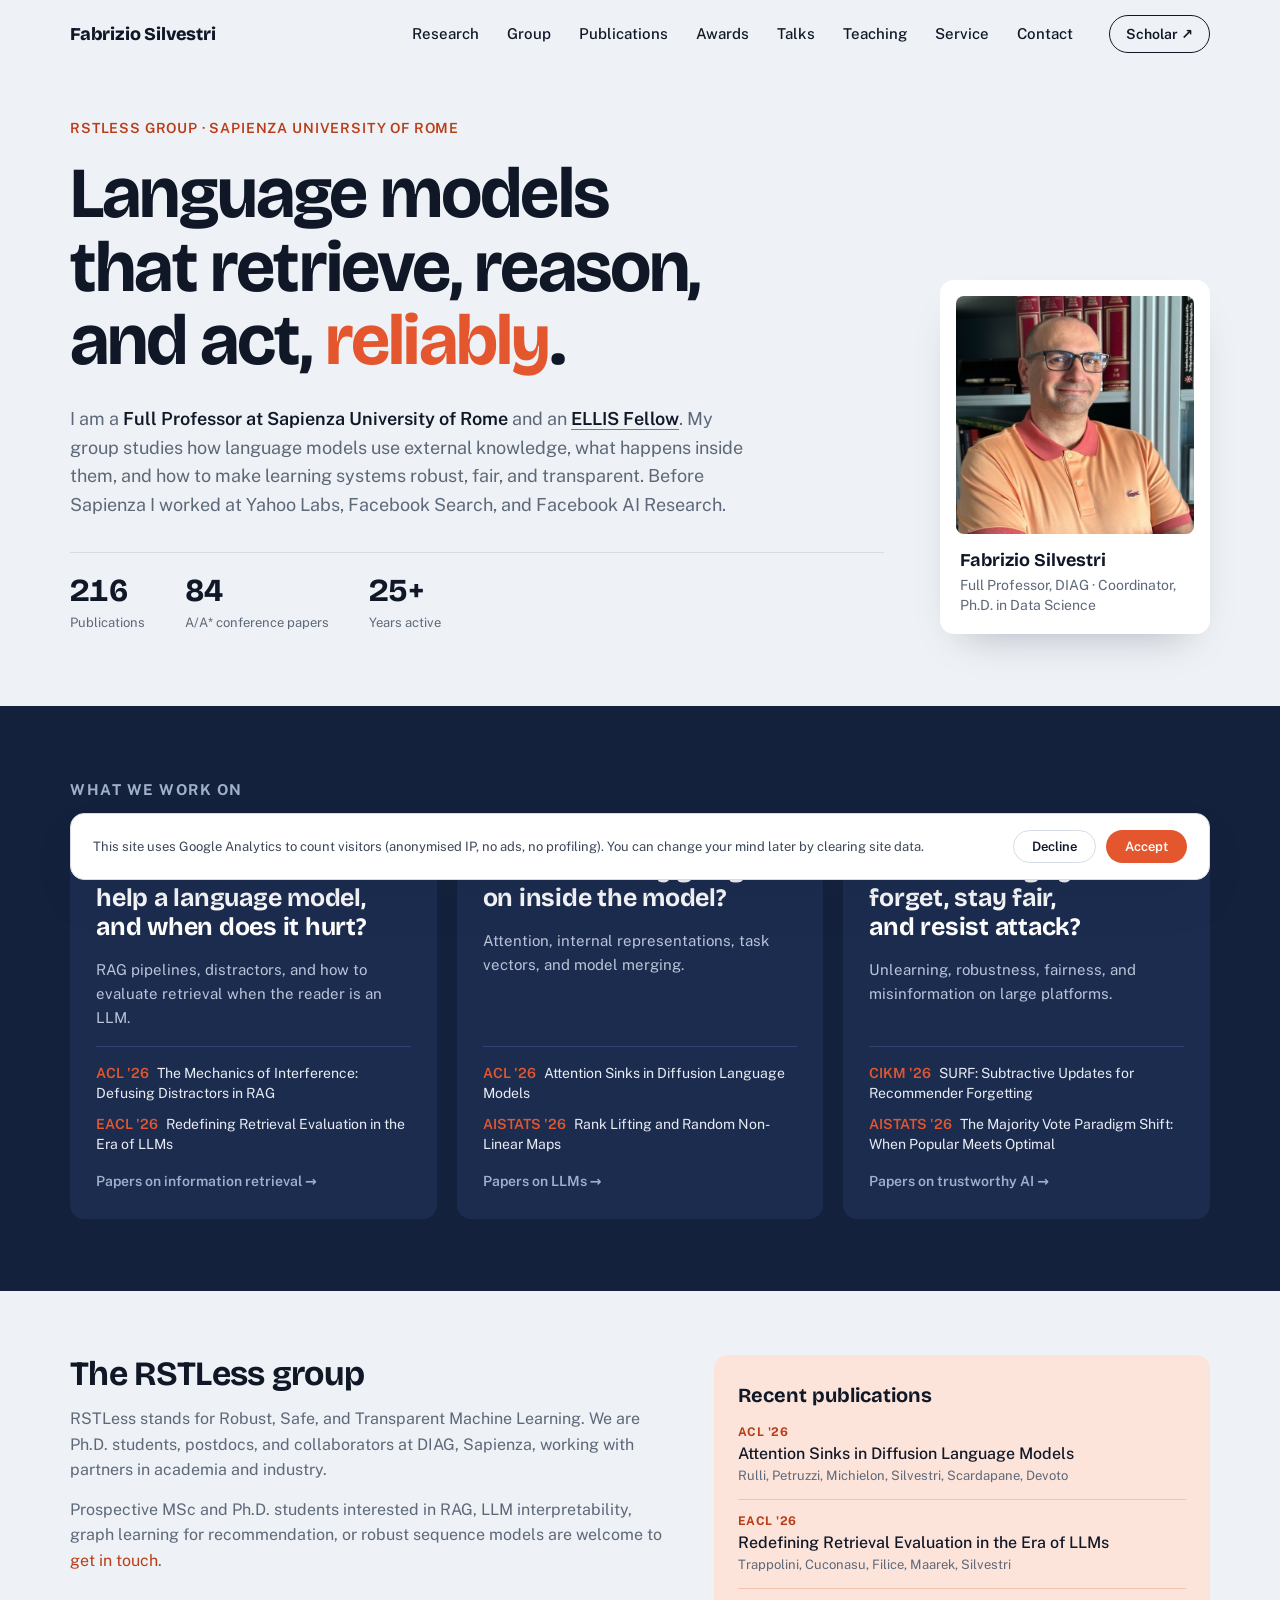
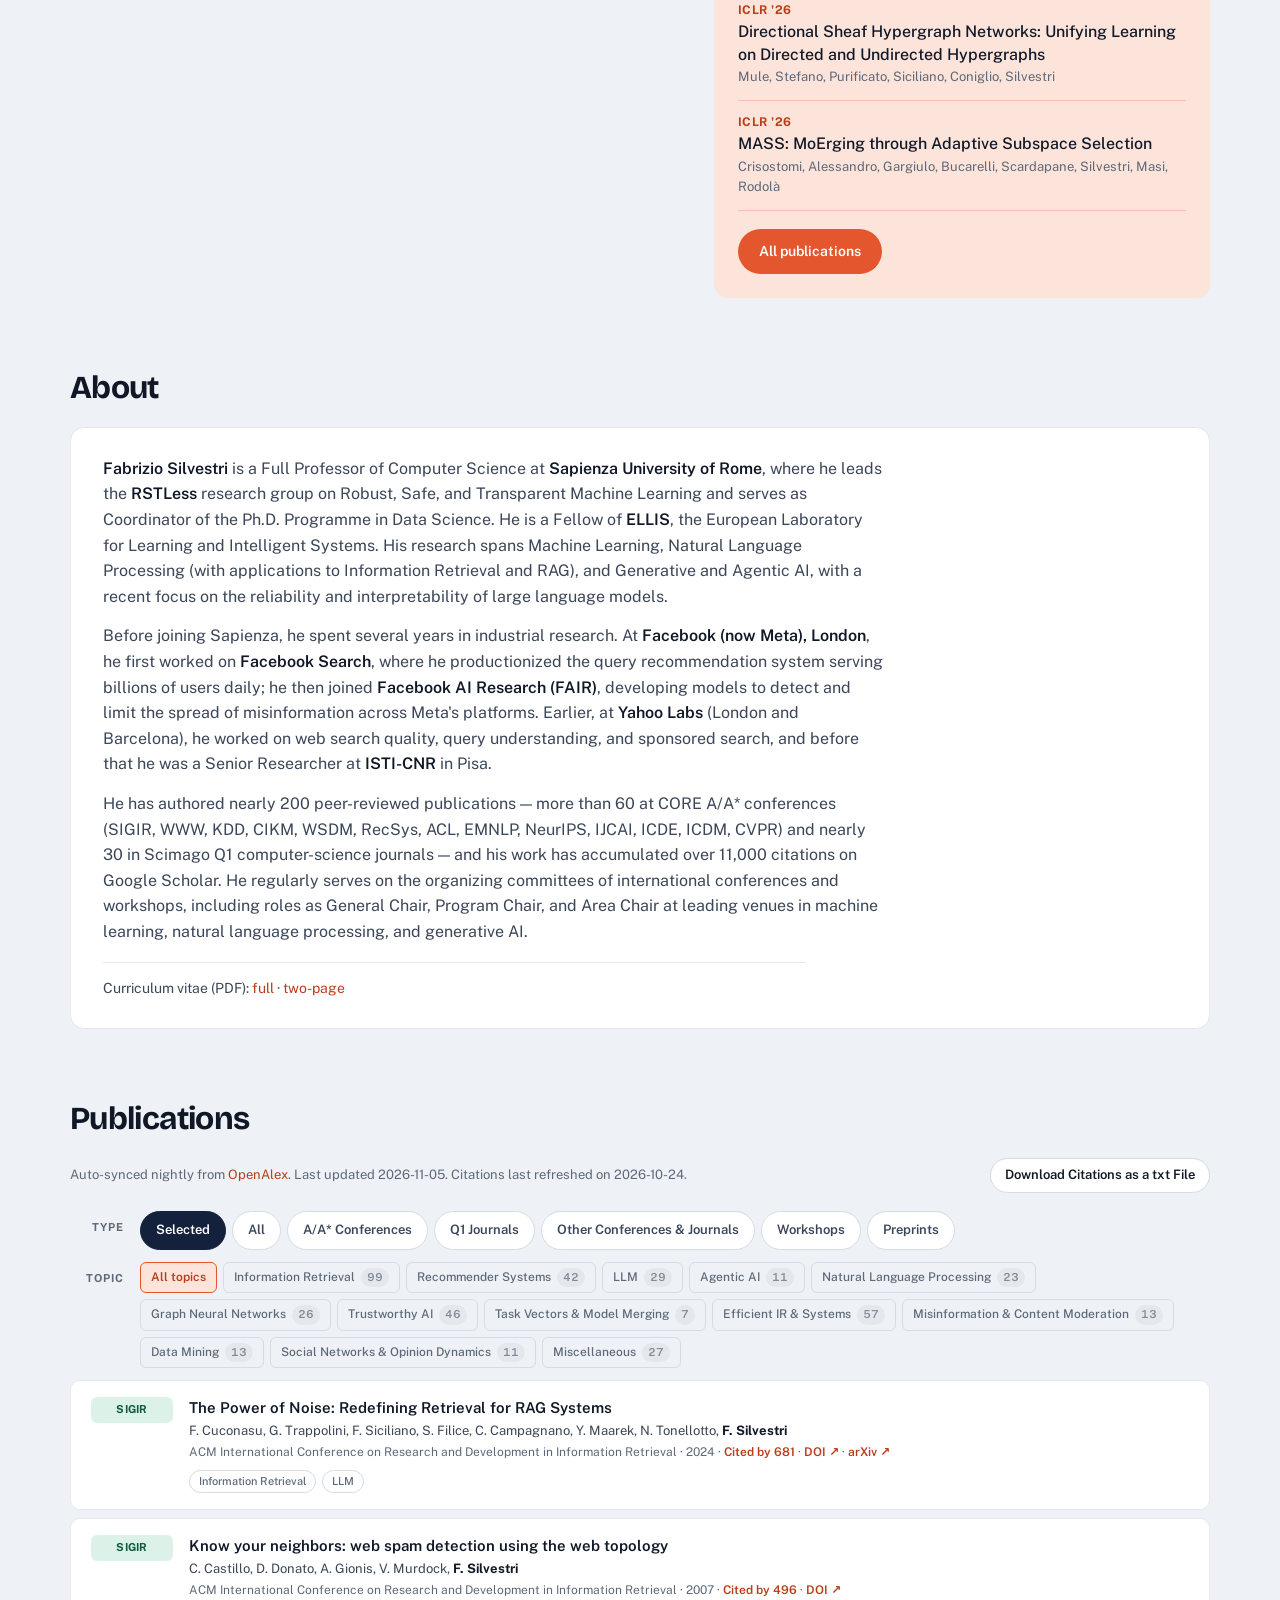
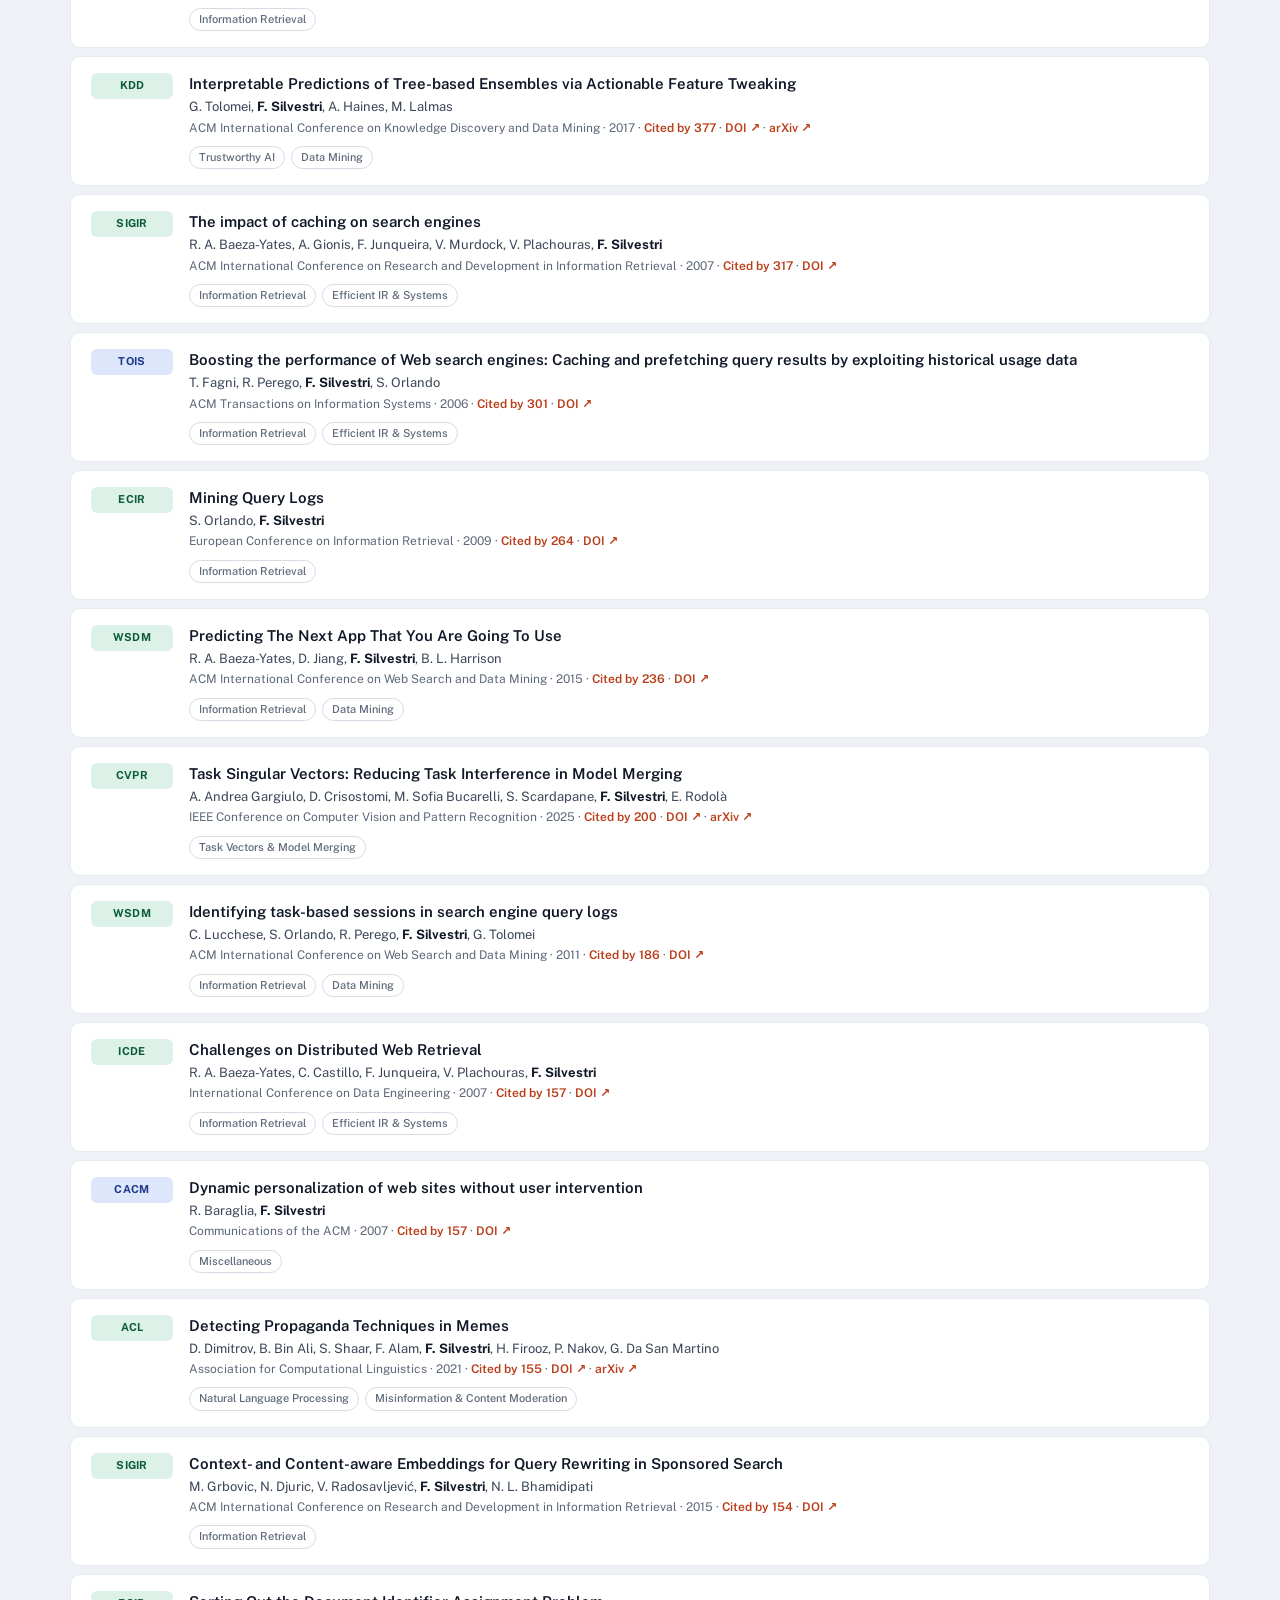
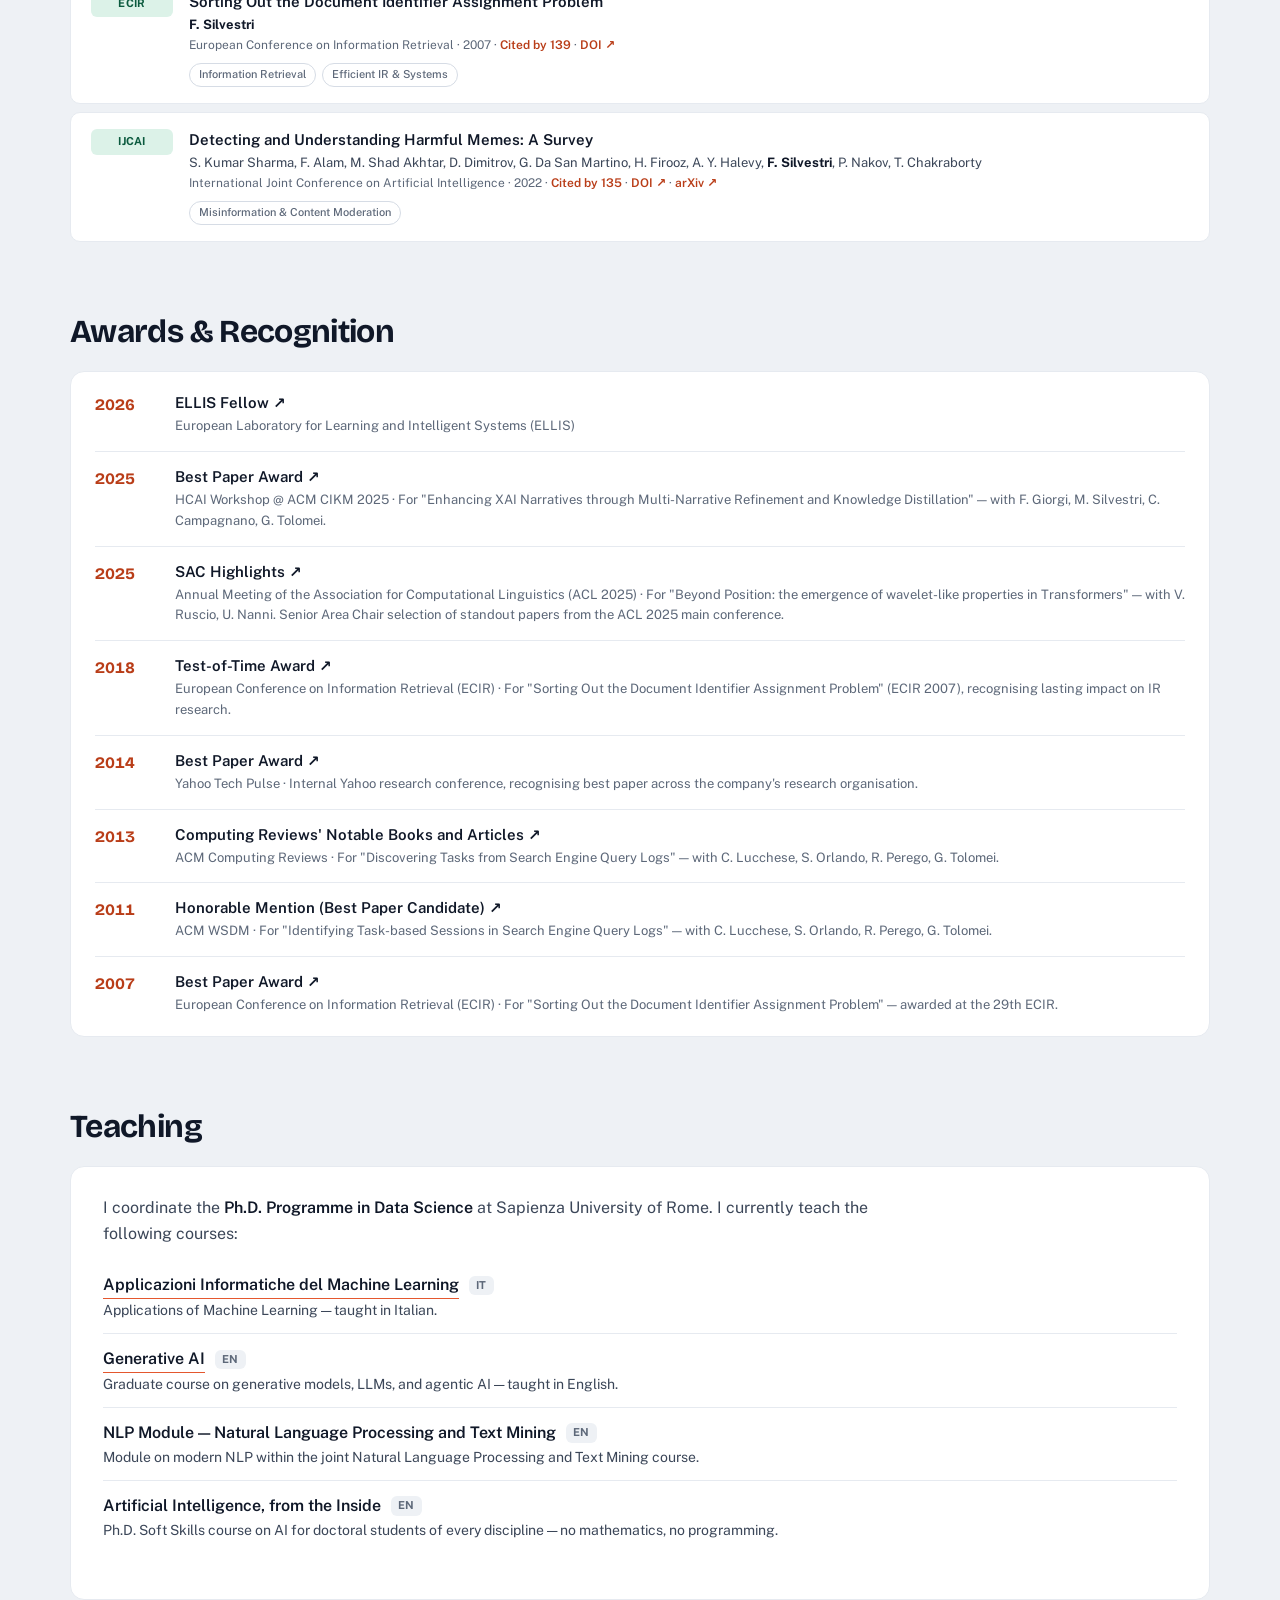
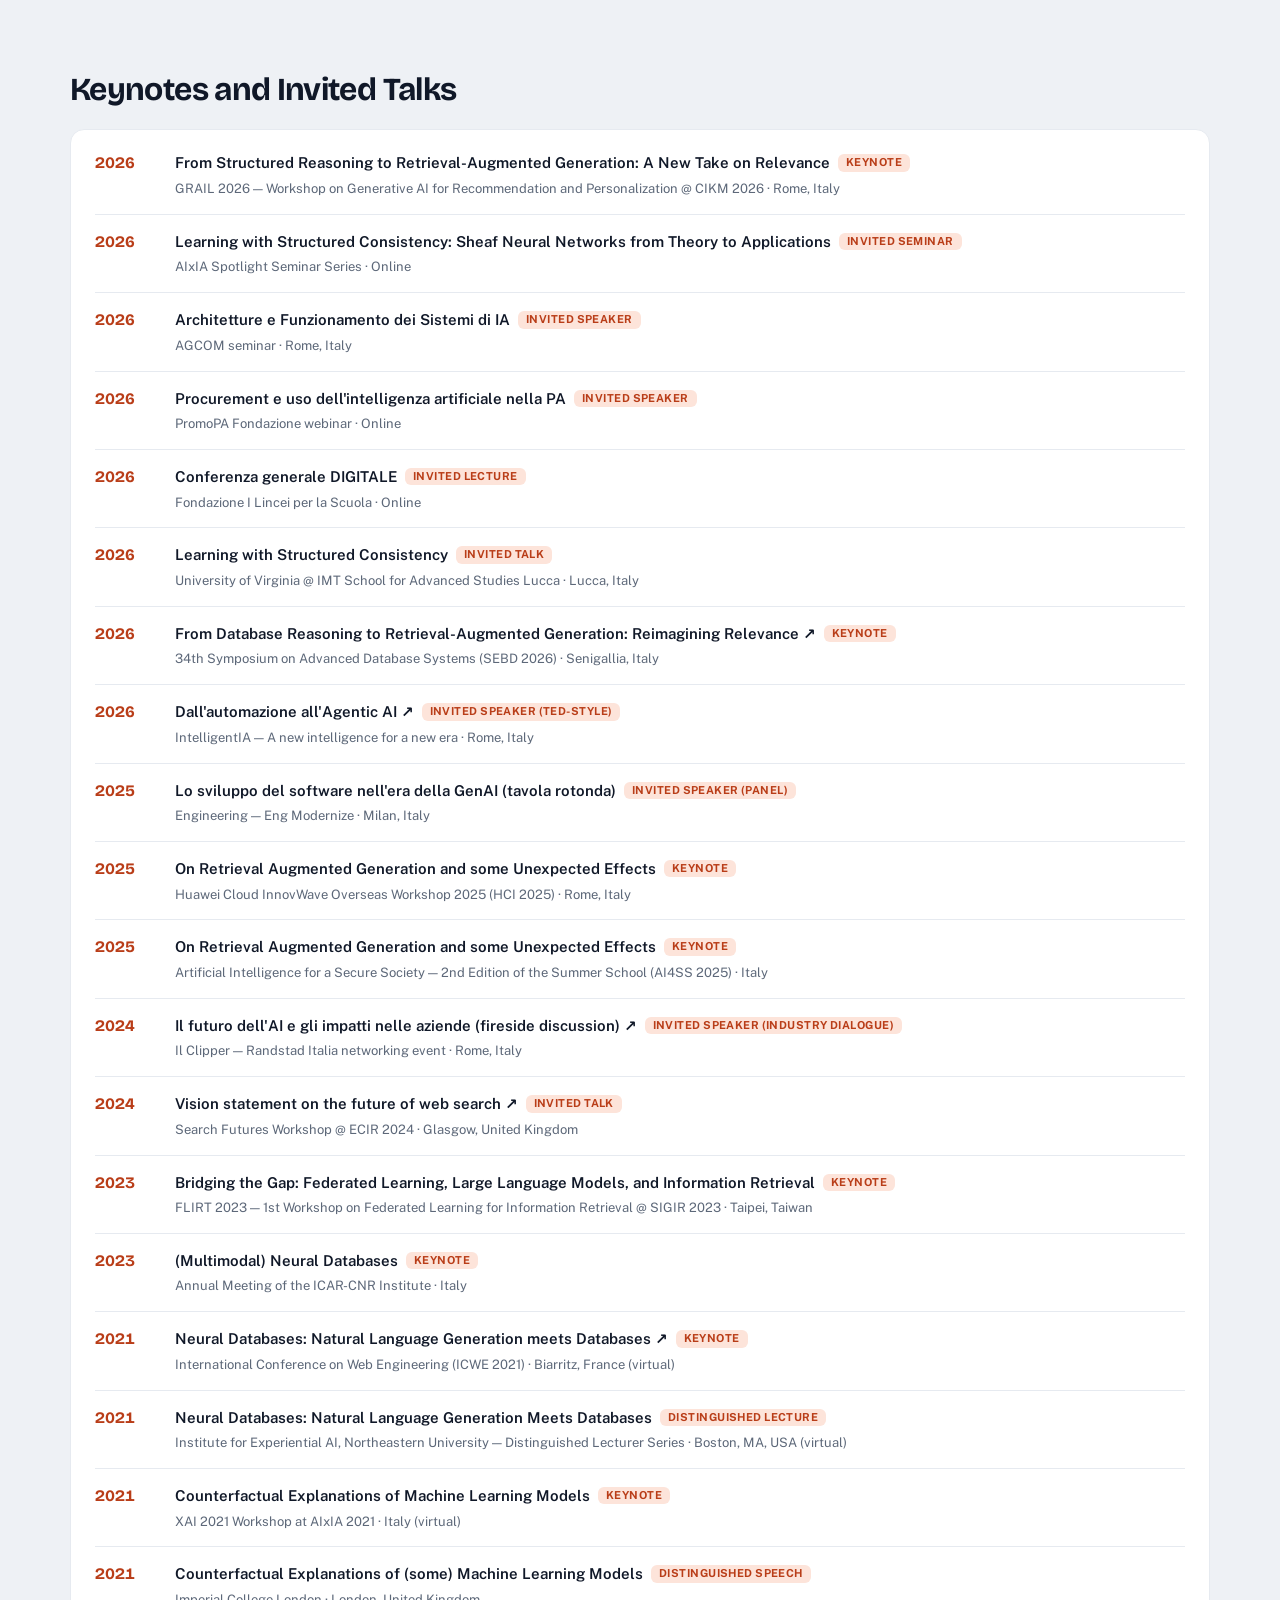
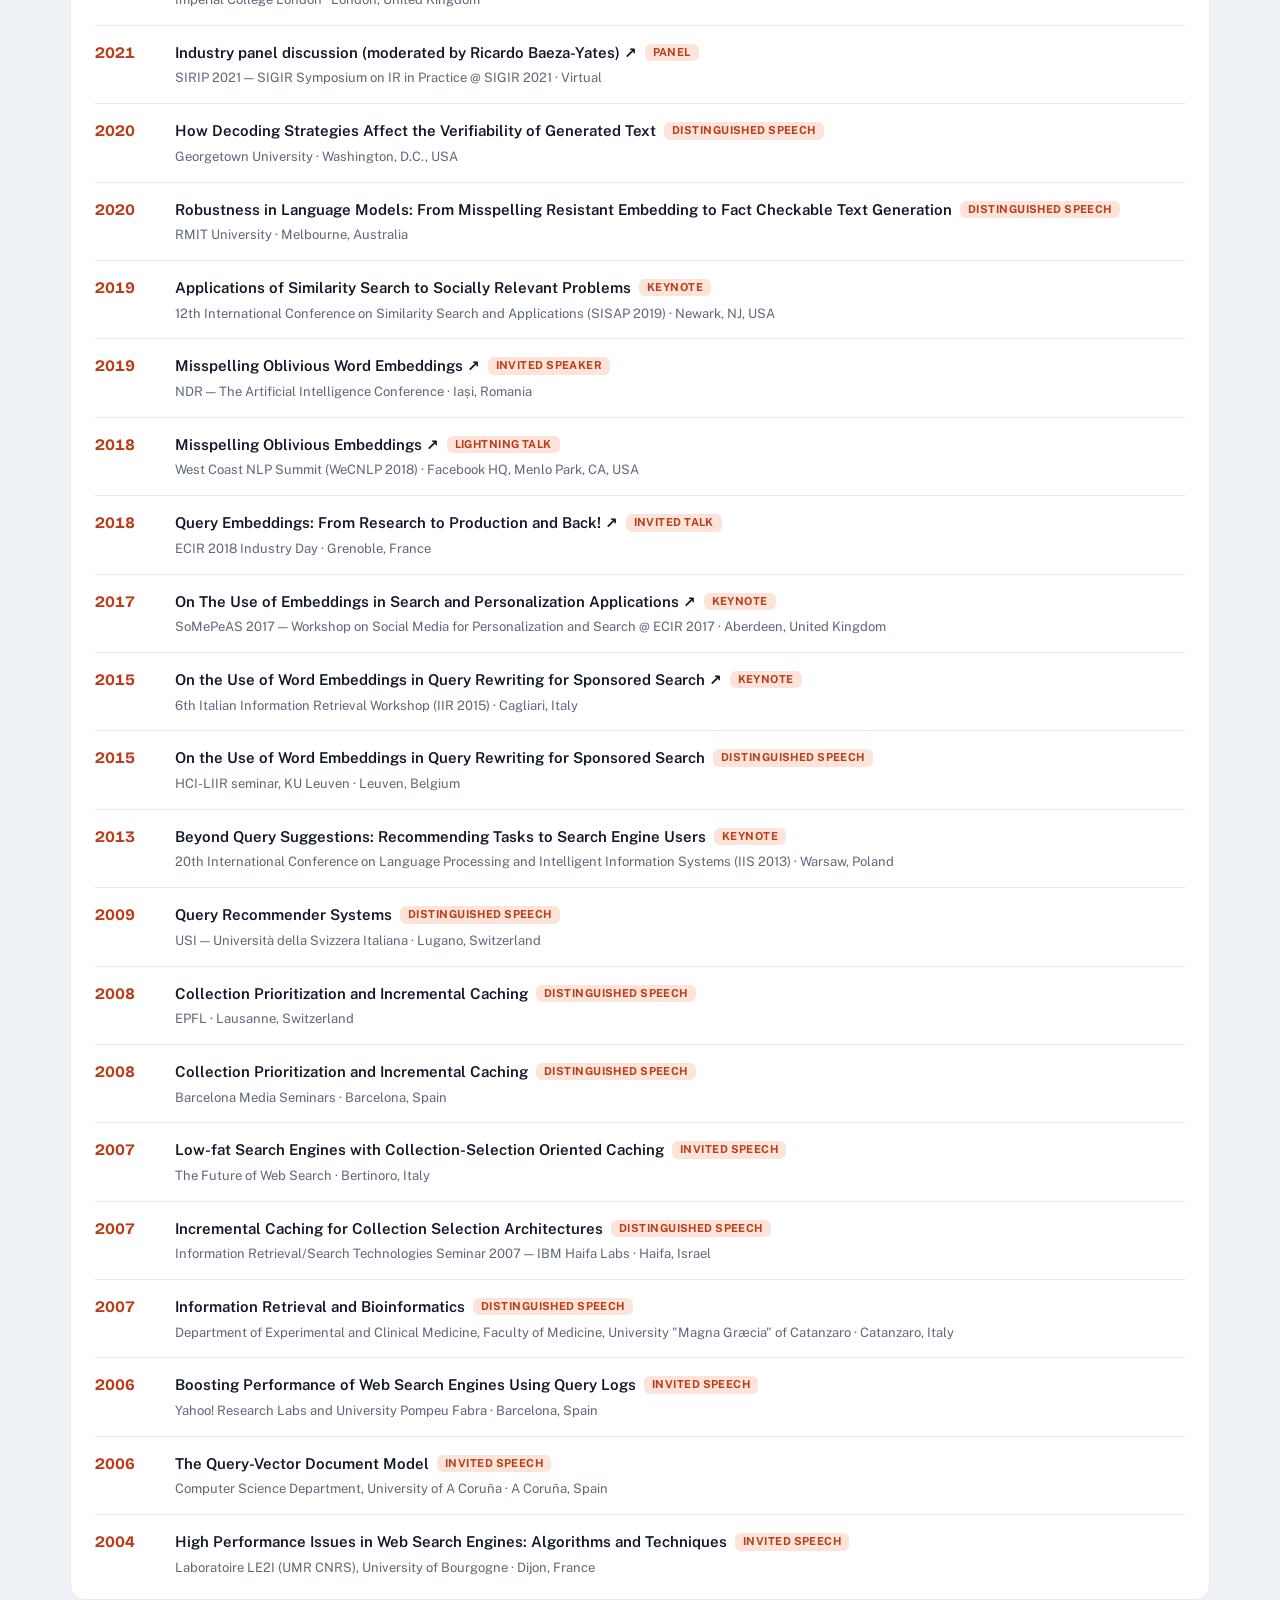
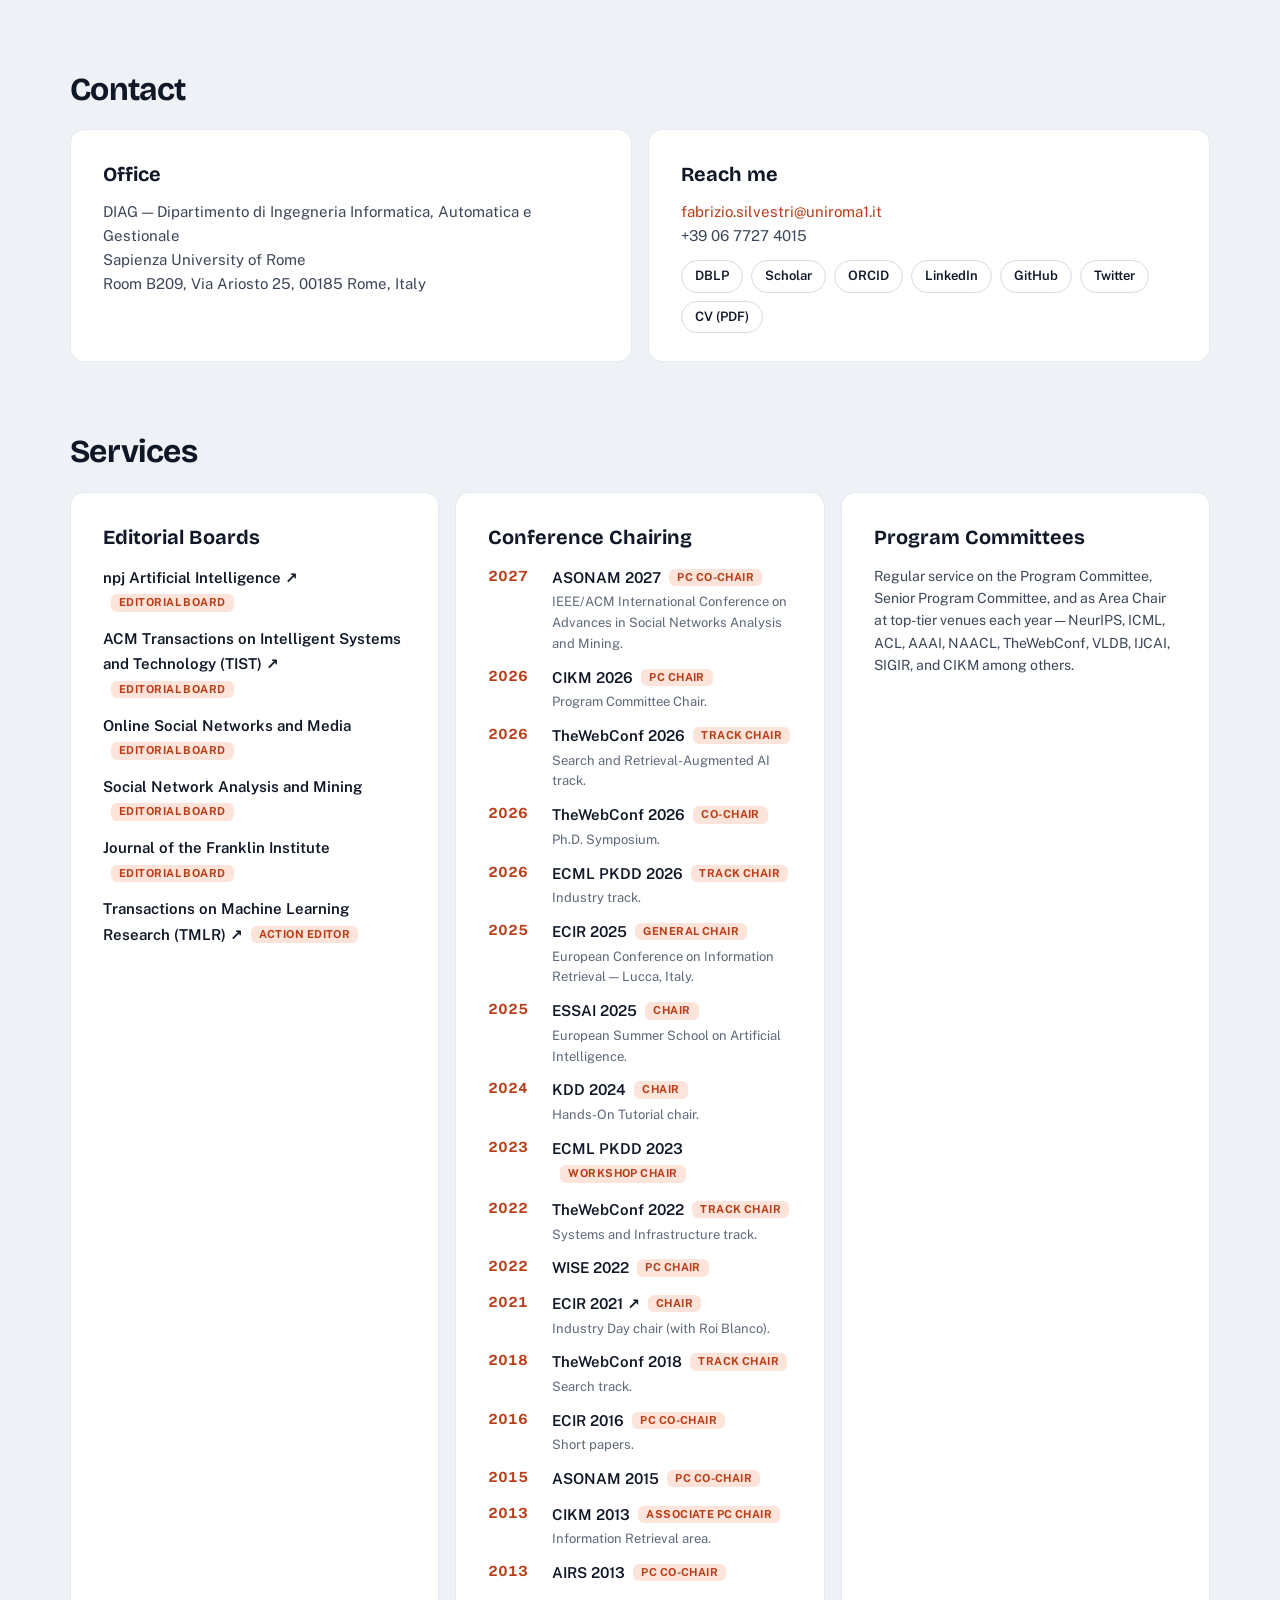
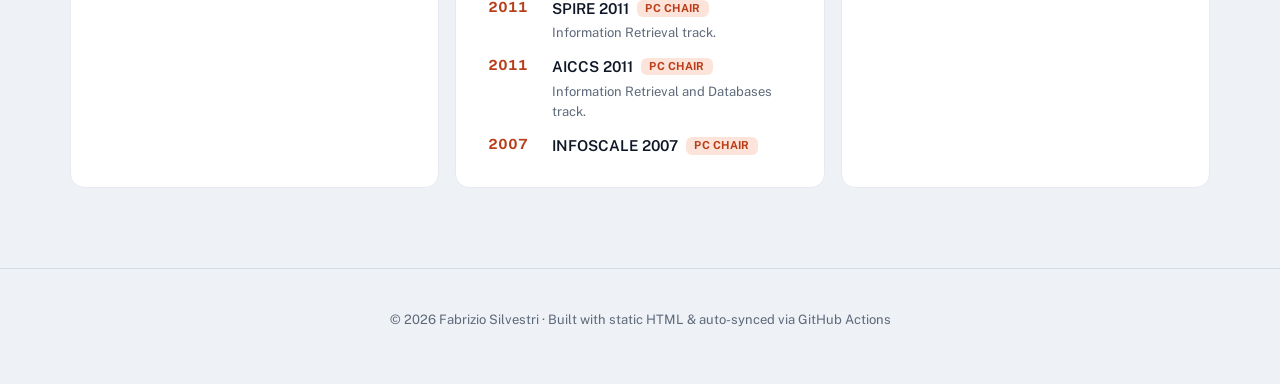
==== commit c36f976a: "Remove the thesis-supervision paragraph from Teaching Co-Authored-By: Claude Opus 5.5 <noreply@anthr" ====
--- a/index.html
+++ b/index.html
@@ -344,12 +344,6 @@
             <p class="course-note">Ph.D. Soft Skills course on AI for doctoral students of every discipline &mdash; no mathematics, no programming.</p>
           </li>
         </ul>
-        <p>
-          I regularly supervise MSc and PhD theses on topics including
-          retrieval-augmented generation, interpretability of large language
-          models, graph neural networks for recommendation, and robustness of
-          sequence models. Prospective students are welcome to get in touch.
-        </p>
       </div>
     </section>
 
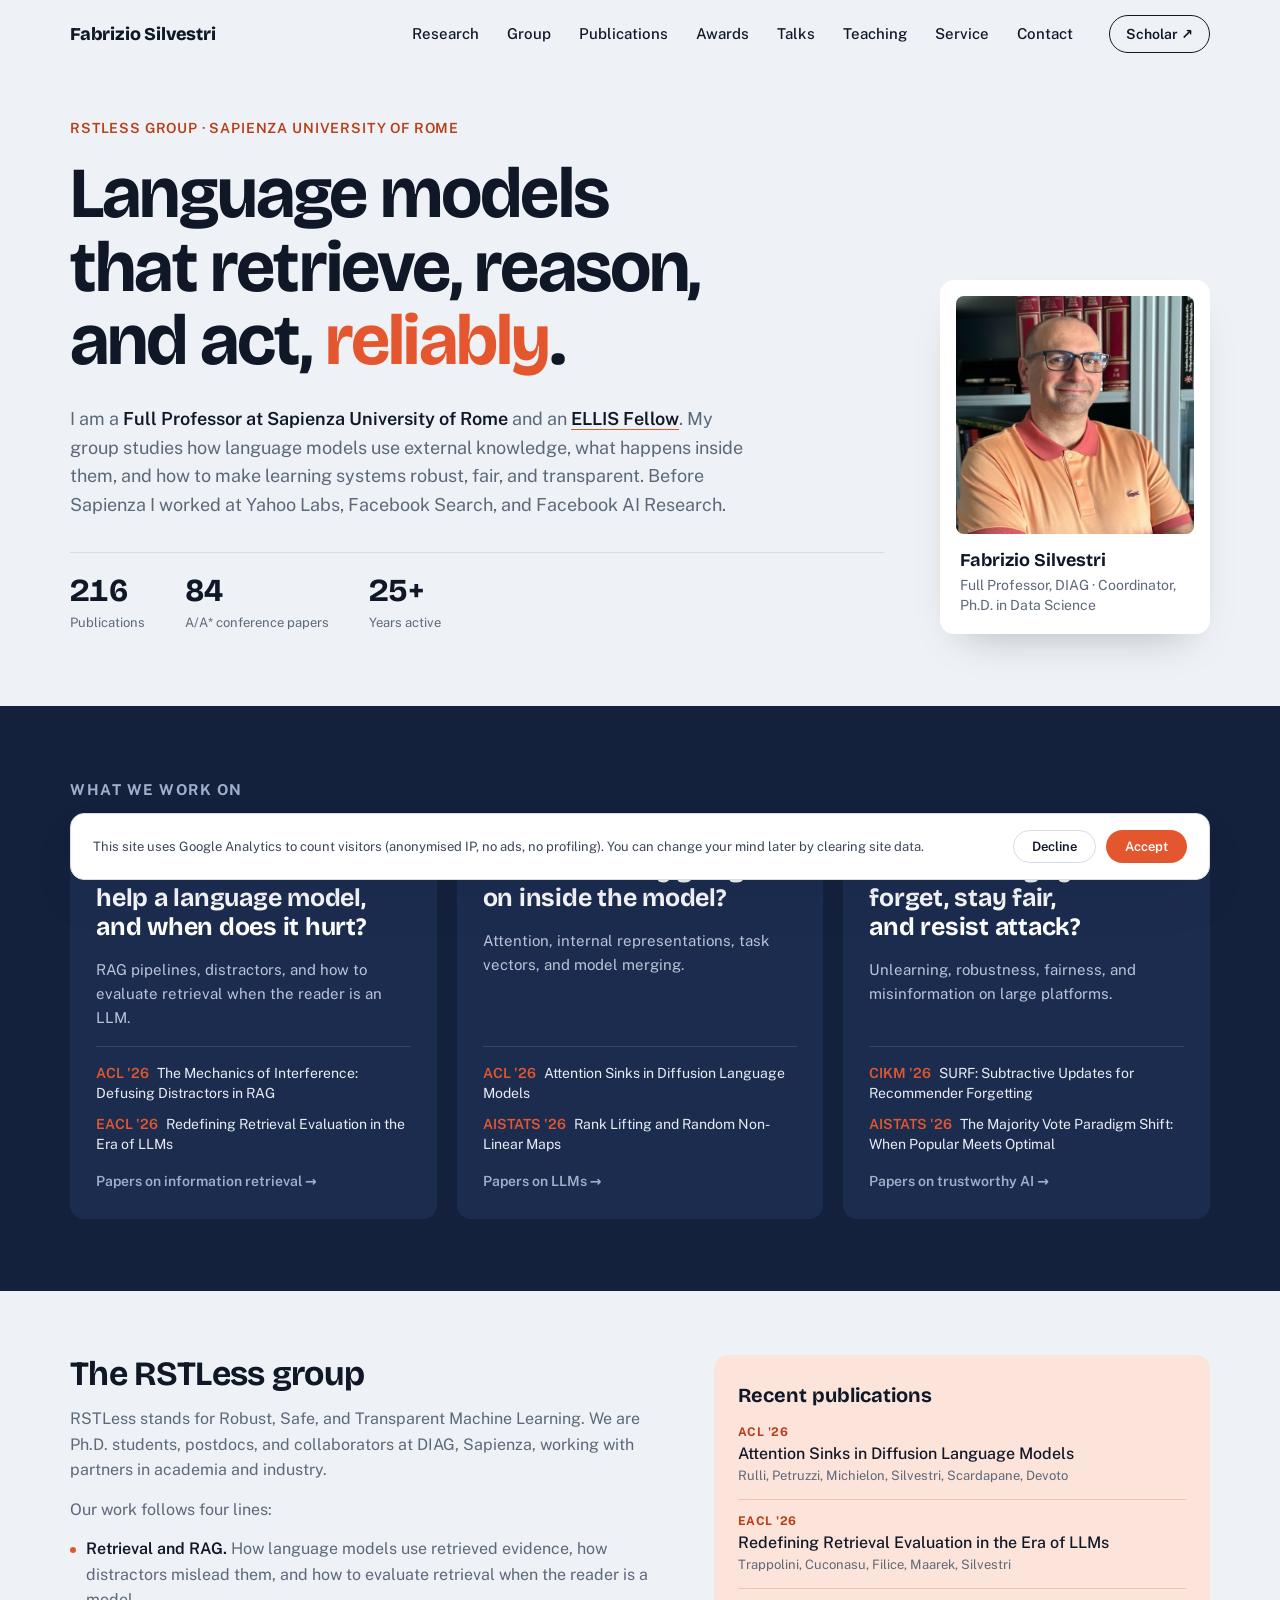
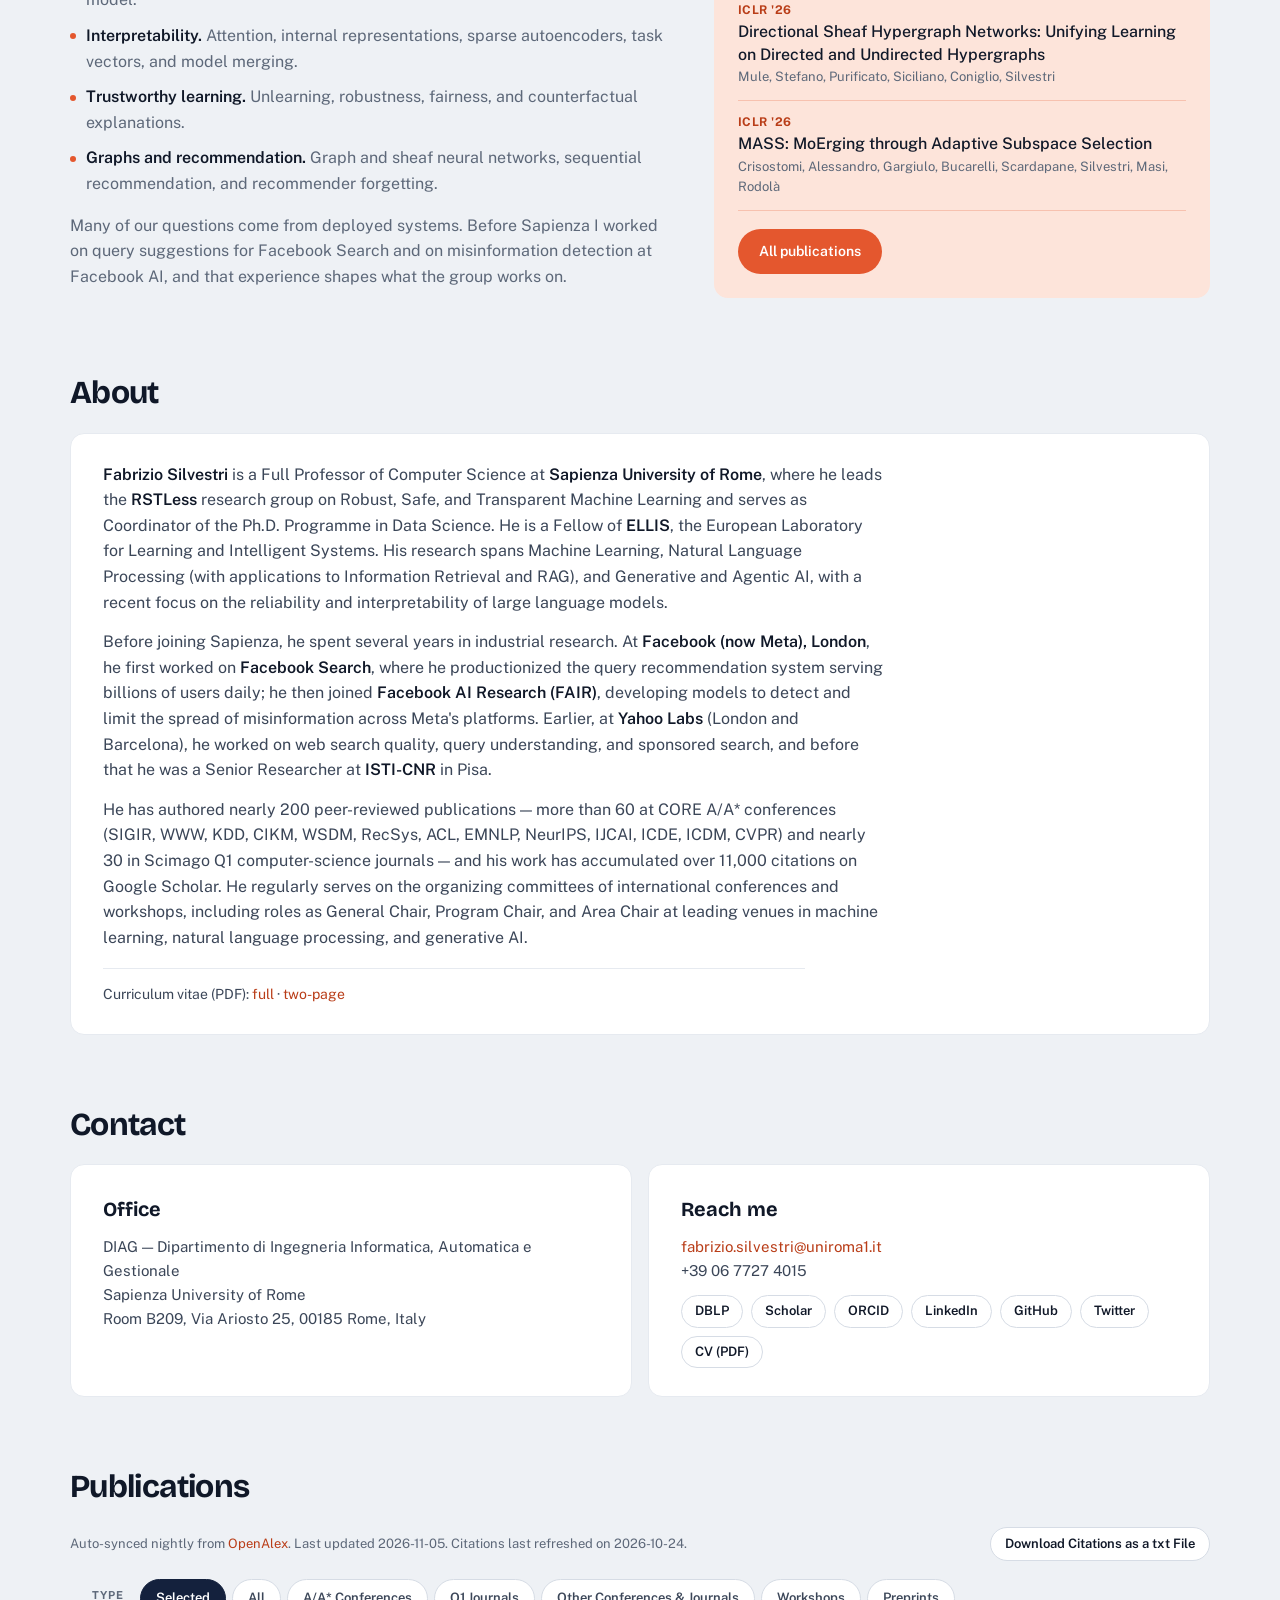
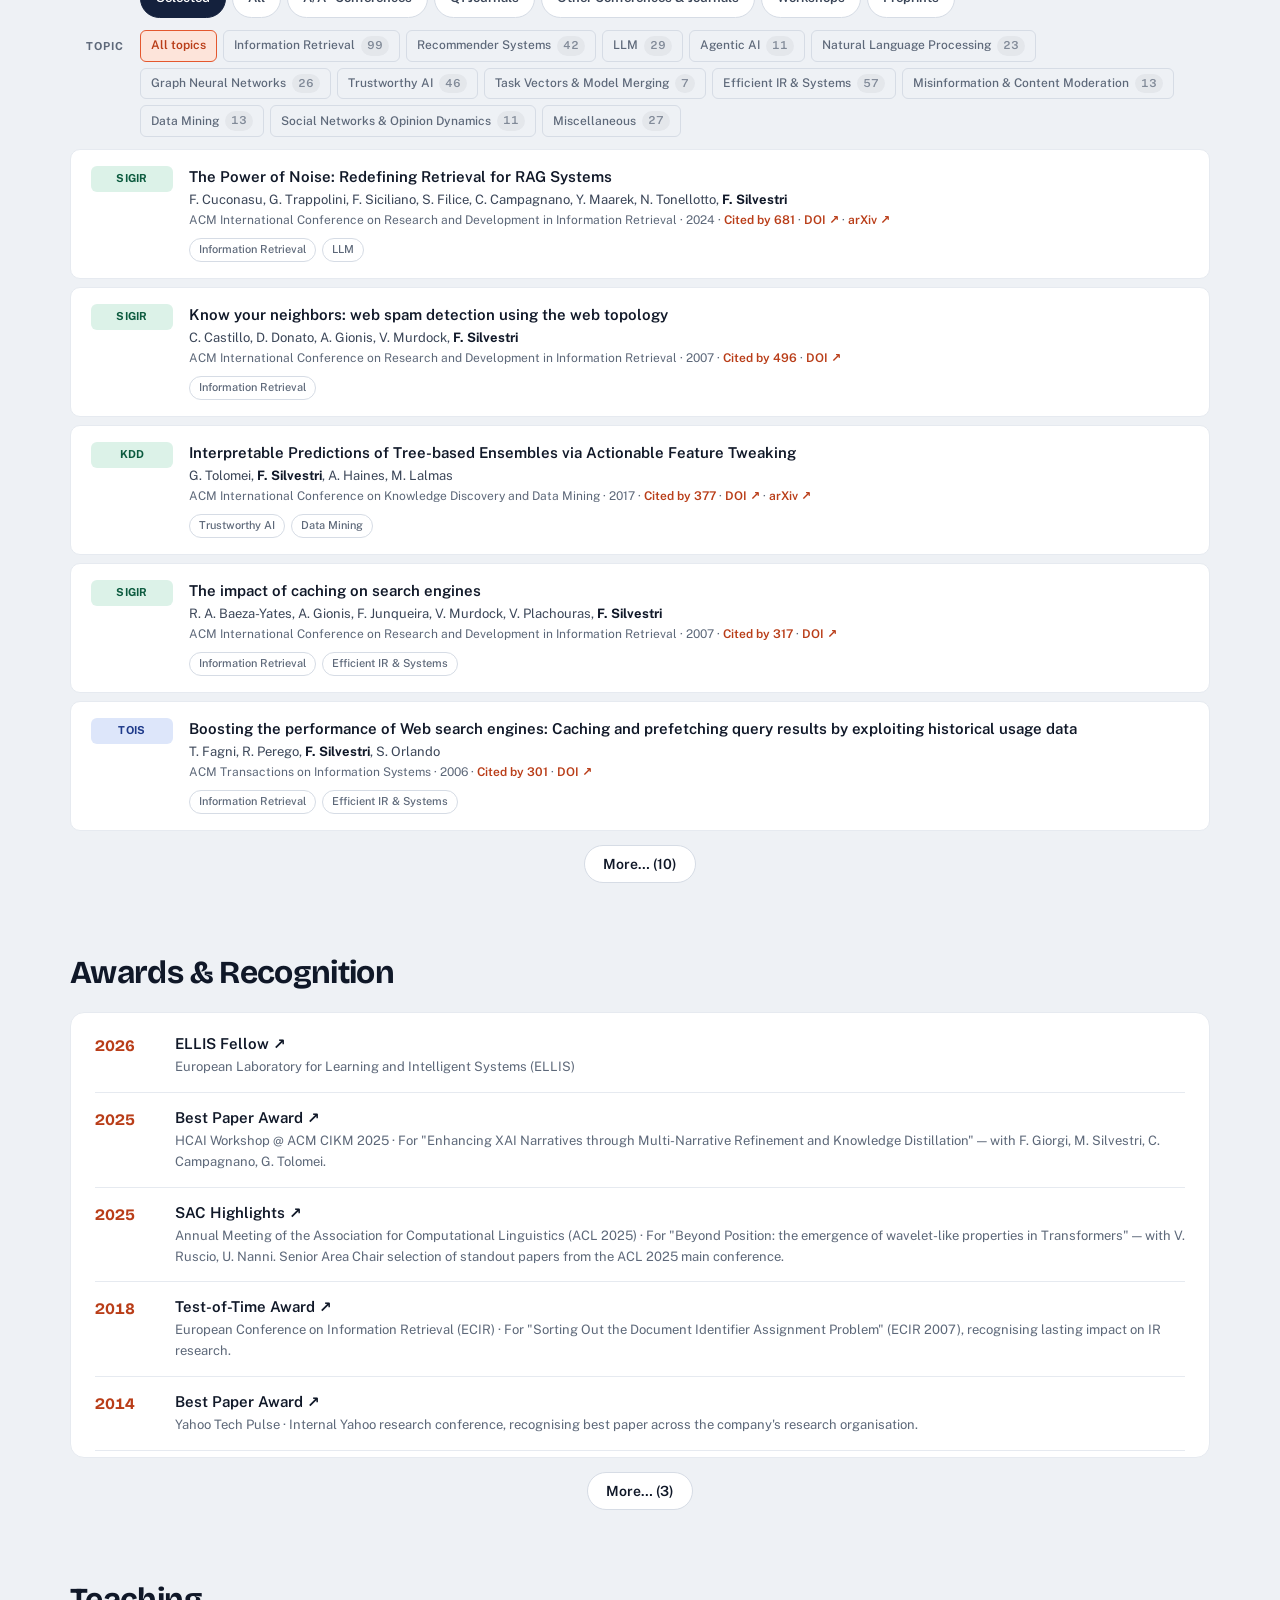
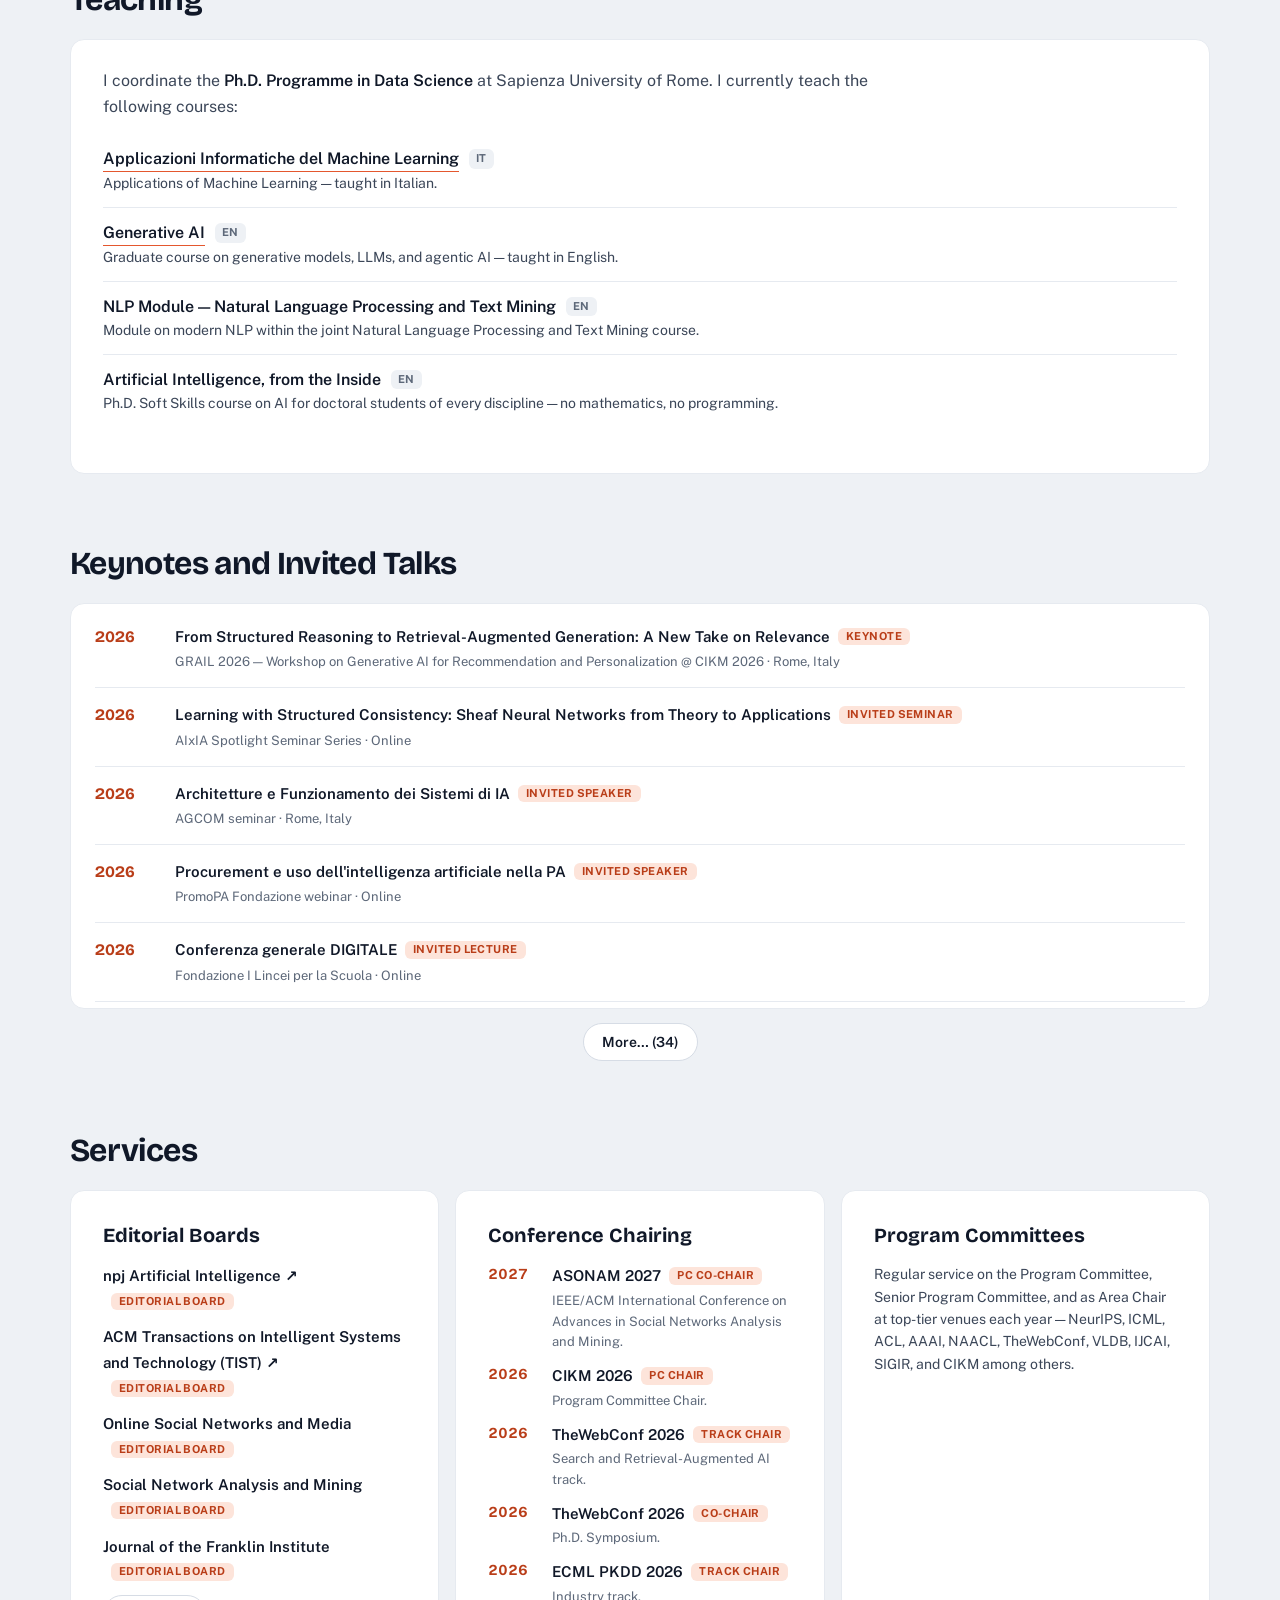
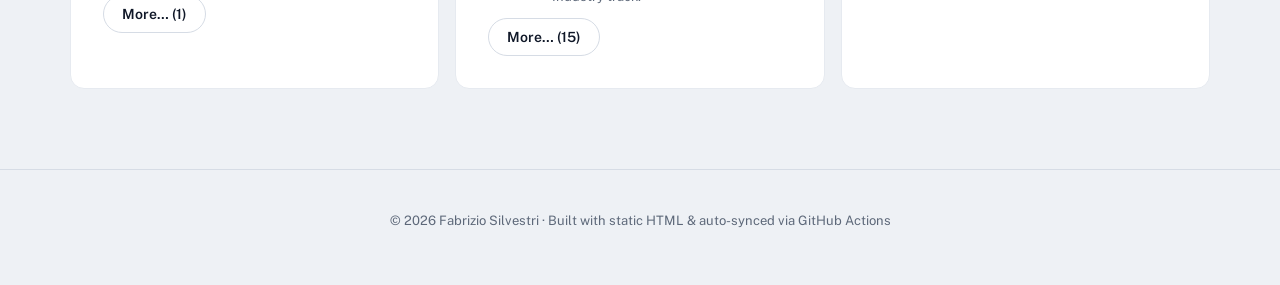
==== commit 12ab9071: "Fill out the RSTLess text, move Contact under About, cap lists at 5 - Drop the prospective-students " ====
--- a/index.html
+++ b/index.html
@@ -209,10 +209,17 @@
           Ph.D. students, postdocs, and collaborators at DIAG, Sapienza, working with
           partners in academia and industry.
         </p>
-        <p>
-          Prospective MSc and Ph.D. students interested in RAG, LLM interpretability,
-          graph learning for recommendation, or robust sequence models are welcome to
-          <a href="#contact">get in touch</a>.
+        <p>Our work follows four lines:</p>
+        <ul class="group-lines">
+          <li><strong>Retrieval and RAG.</strong> How language models use retrieved evidence, how distractors mislead them, and how to evaluate retrieval when the reader is a model.</li>
+          <li><strong>Interpretability.</strong> Attention, internal representations, sparse autoencoders, task vectors, and model merging.</li>
+          <li><strong>Trustworthy learning.</strong> Unlearning, robustness, fairness, and counterfactual explanations.</li>
+          <li><strong>Graphs and recommendation.</strong> Graph and sheaf neural networks, sequential recommendation, and recommender forgetting.</li>
+        </ul>
+        <p>
+          Many of our questions come from deployed systems. Before Sapienza I worked on
+          query suggestions for Facebook Search and on misinformation detection at
+          Facebook AI, and that experience shapes what the group works on.
         </p>
       </div>
       <aside class="recent-panel" aria-labelledby="recent-head">
@@ -269,6 +276,36 @@
           <a href="assets/cv/fabrizio_silvestri_cv.pdf" target="_blank" rel="noopener">full</a> ·
           <a href="assets/cv/fabrizio_silvestri_cv_short.pdf" target="_blank" rel="noopener">two-page</a>
         </p>
+      </div>
+    </section>
+
+    <section id="contact" class="content">
+      <h2 class="section-head">Contact</h2>
+      <div class="contact-grid">
+        <div class="card contact-card">
+          <h3>Office</h3>
+          <p>
+            DIAG — Dipartimento di Ingegneria Informatica, Automatica e Gestionale<br />
+            Sapienza University of Rome<br />
+            Room B209, Via Ariosto 25, 00185 Rome, Italy
+          </p>
+        </div>
+        <div class="card contact-card">
+          <h3>Reach me</h3>
+          <p>
+            <a href="mailto:fabrizio.silvestri@uniroma1.it">fabrizio.silvestri@uniroma1.it</a><br />
+            +39 06 7727 4015
+          </p>
+          <div class="social">
+            <a href="https://dblp.org/pid/s/FabrizioSilvestri.html" target="_blank" rel="noopener">DBLP</a>
+            <a href="https://scholar.google.com/citations?user=pi985dQAAAAJ" target="_blank" rel="noopener">Scholar</a>
+            <a href="https://orcid.org/0000-0001-7669-9055" target="_blank" rel="noopener">ORCID</a>
+            <a href="https://www.linkedin.com/in/fabrizio-silvestri-a6b0391/" target="_blank" rel="noopener">LinkedIn</a>
+            <a href="https://github.com/fabsilvestri" target="_blank" rel="noopener">GitHub</a>
+            <a href="https://twitter.com/fabreetseo" target="_blank" rel="noopener">Twitter</a>
+            <a href="assets/cv/fabrizio_silvestri_cv.pdf" target="_blank" rel="noopener">CV (PDF)</a>
+          </div>
+        </div>
       </div>
     </section>
 
@@ -352,36 +389,6 @@
       <ol class="talks-list" id="talks-list"></ol>
     </section>
 
-    <section id="contact" class="content">
-      <h2 class="section-head">Contact</h2>
-      <div class="contact-grid">
-        <div class="card contact-card">
-          <h3>Office</h3>
-          <p>
-            DIAG — Dipartimento di Ingegneria Informatica, Automatica e Gestionale<br />
-            Sapienza University of Rome<br />
-            Room B209, Via Ariosto 25, 00185 Rome, Italy
-          </p>
-        </div>
-        <div class="card contact-card">
-          <h3>Reach me</h3>
-          <p>
-            <a href="mailto:fabrizio.silvestri@uniroma1.it">fabrizio.silvestri@uniroma1.it</a><br />
-            +39 06 7727 4015
-          </p>
-          <div class="social">
-            <a href="https://dblp.org/pid/s/FabrizioSilvestri.html" target="_blank" rel="noopener">DBLP</a>
-            <a href="https://scholar.google.com/citations?user=pi985dQAAAAJ" target="_blank" rel="noopener">Scholar</a>
-            <a href="https://orcid.org/0000-0001-7669-9055" target="_blank" rel="noopener">ORCID</a>
-            <a href="https://www.linkedin.com/in/fabrizio-silvestri-a6b0391/" target="_blank" rel="noopener">LinkedIn</a>
-            <a href="https://github.com/fabsilvestri" target="_blank" rel="noopener">GitHub</a>
-            <a href="https://twitter.com/fabreetseo" target="_blank" rel="noopener">Twitter</a>
-            <a href="assets/cv/fabrizio_silvestri_cv.pdf" target="_blank" rel="noopener">CV (PDF)</a>
-          </div>
-        </div>
-      </div>
-    </section>
-
     <section id="services" class="content" hidden>
       <h2 class="section-head">Services</h2>
       <div class="services-grid" id="services-groups"></div>
--- a/assets/css/style.css
+++ b/assets/css/style.css
@@ -700,3 +700,26 @@
   .cookie-actions { width: 100%; }
   .cookie-actions .btn { flex: 1; text-align: center; }
 }
+
+/* ---- Group research lines ---- */
+.group-lines { list-style: none; margin: 0 0 16px; padding: 0; display: grid; gap: 10px; max-width: 60ch; }
+.group-lines li { color: var(--ink-muted); padding-left: 16px; position: relative; }
+.group-lines li::before { content: ""; position: absolute; left: 0; top: 0.65em; width: 6px; height: 6px; border-radius: 50%; background: var(--signal); }
+.group-lines strong { color: var(--ink); font-weight: 600; }
+
+/* ---- "More… / Less…" caps ---- */
+.is-capped .is-extra { display: none !important; }
+.more-toggle-wrap { display: flex; justify-content: center; margin: 14px 0 4px; }
+.service-group .more-toggle-wrap { justify-content: flex-start; margin-top: 10px; }
+.more-toggle {
+  font: inherit;
+  font-size: 14px;
+  font-weight: 600;
+  padding: 7px 18px;
+  border-radius: 999px;
+  border: 1px solid var(--rule);
+  background: var(--surface);
+  color: var(--ink);
+  cursor: pointer;
+}
+.more-toggle:hover { border-color: var(--ink); }
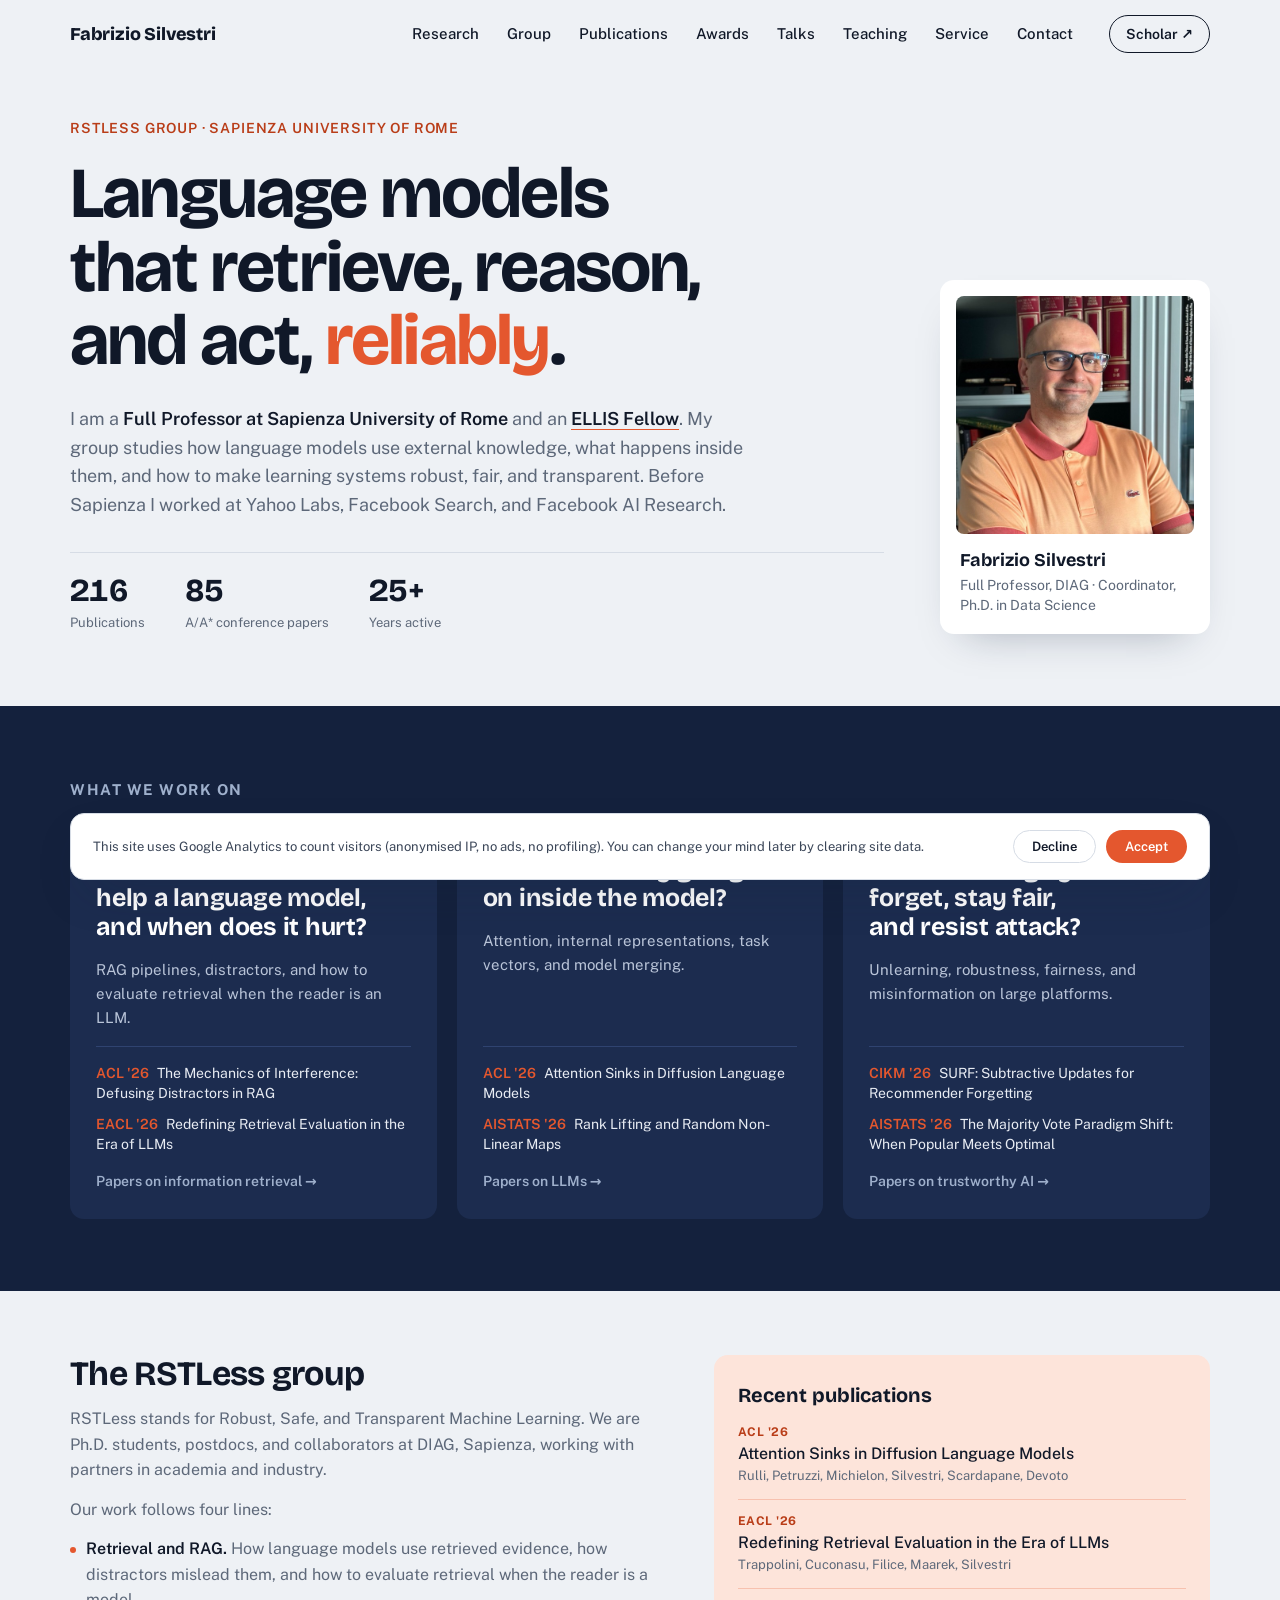
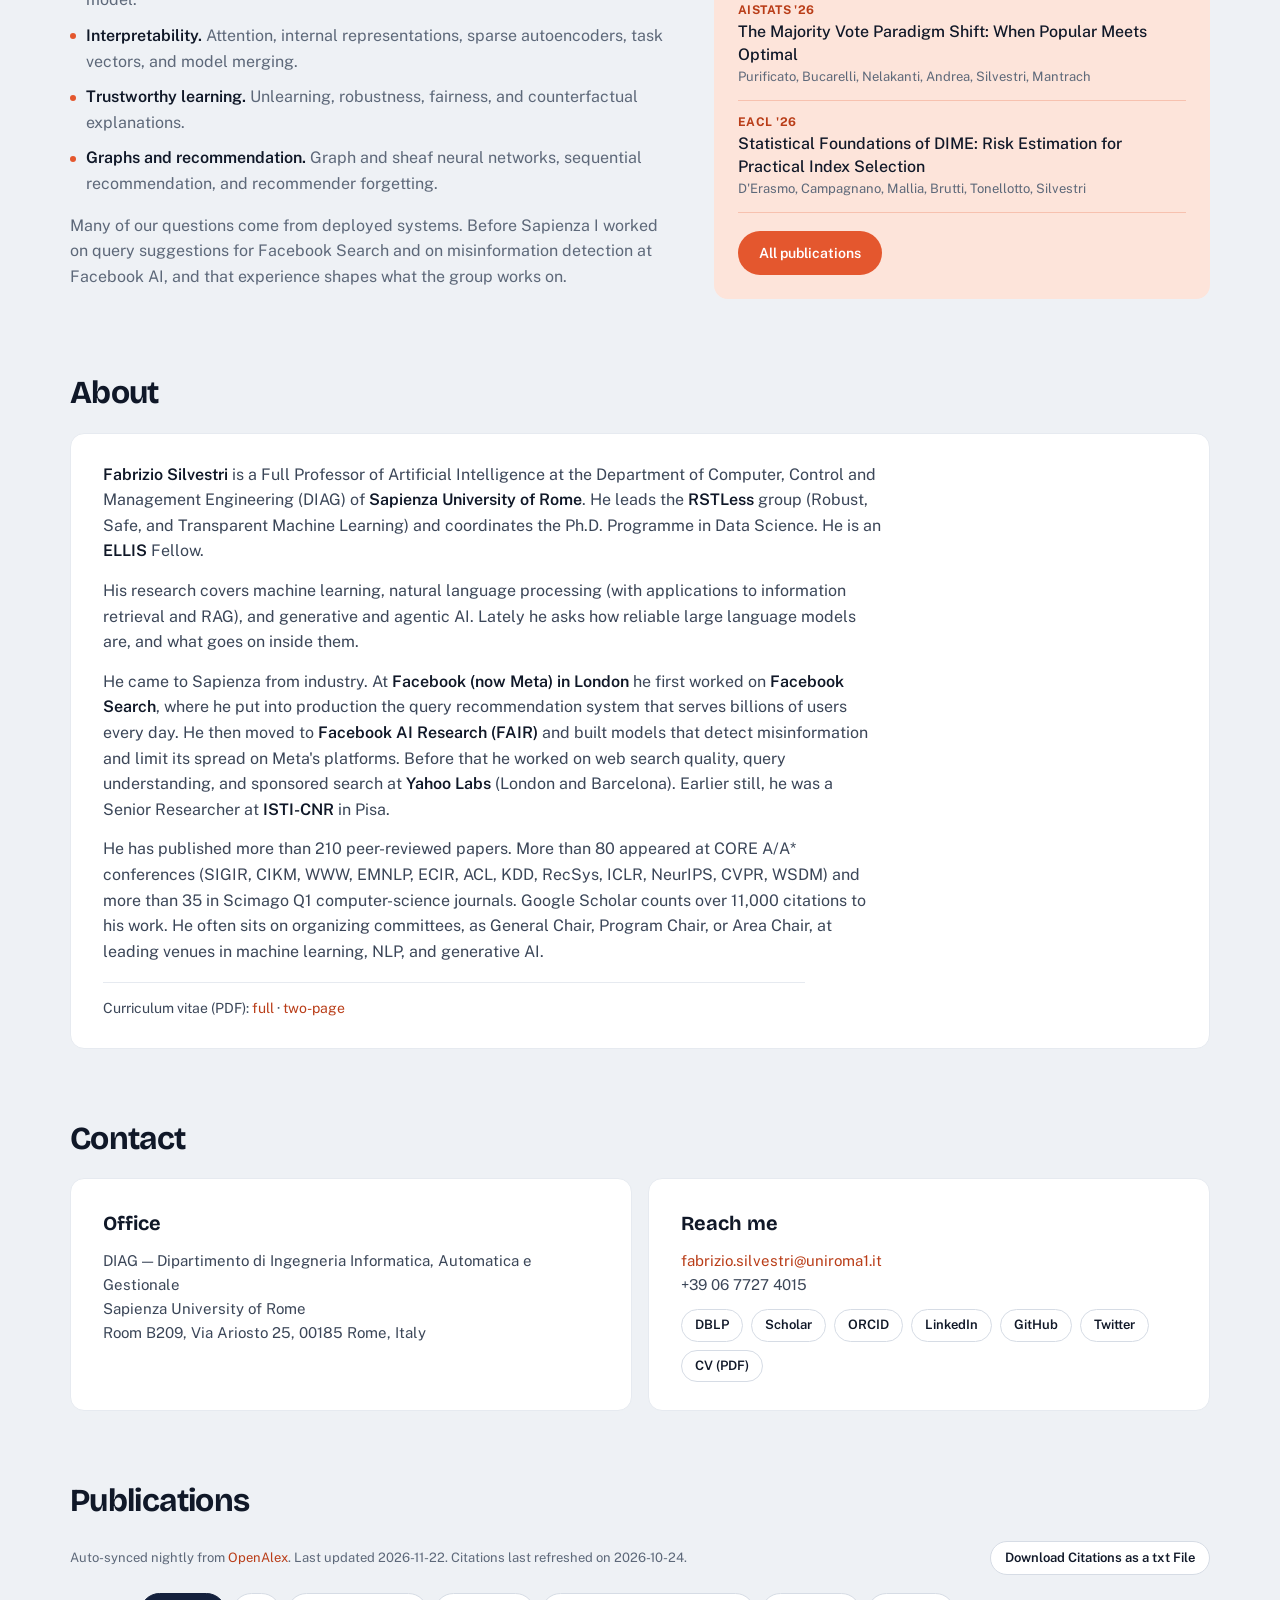
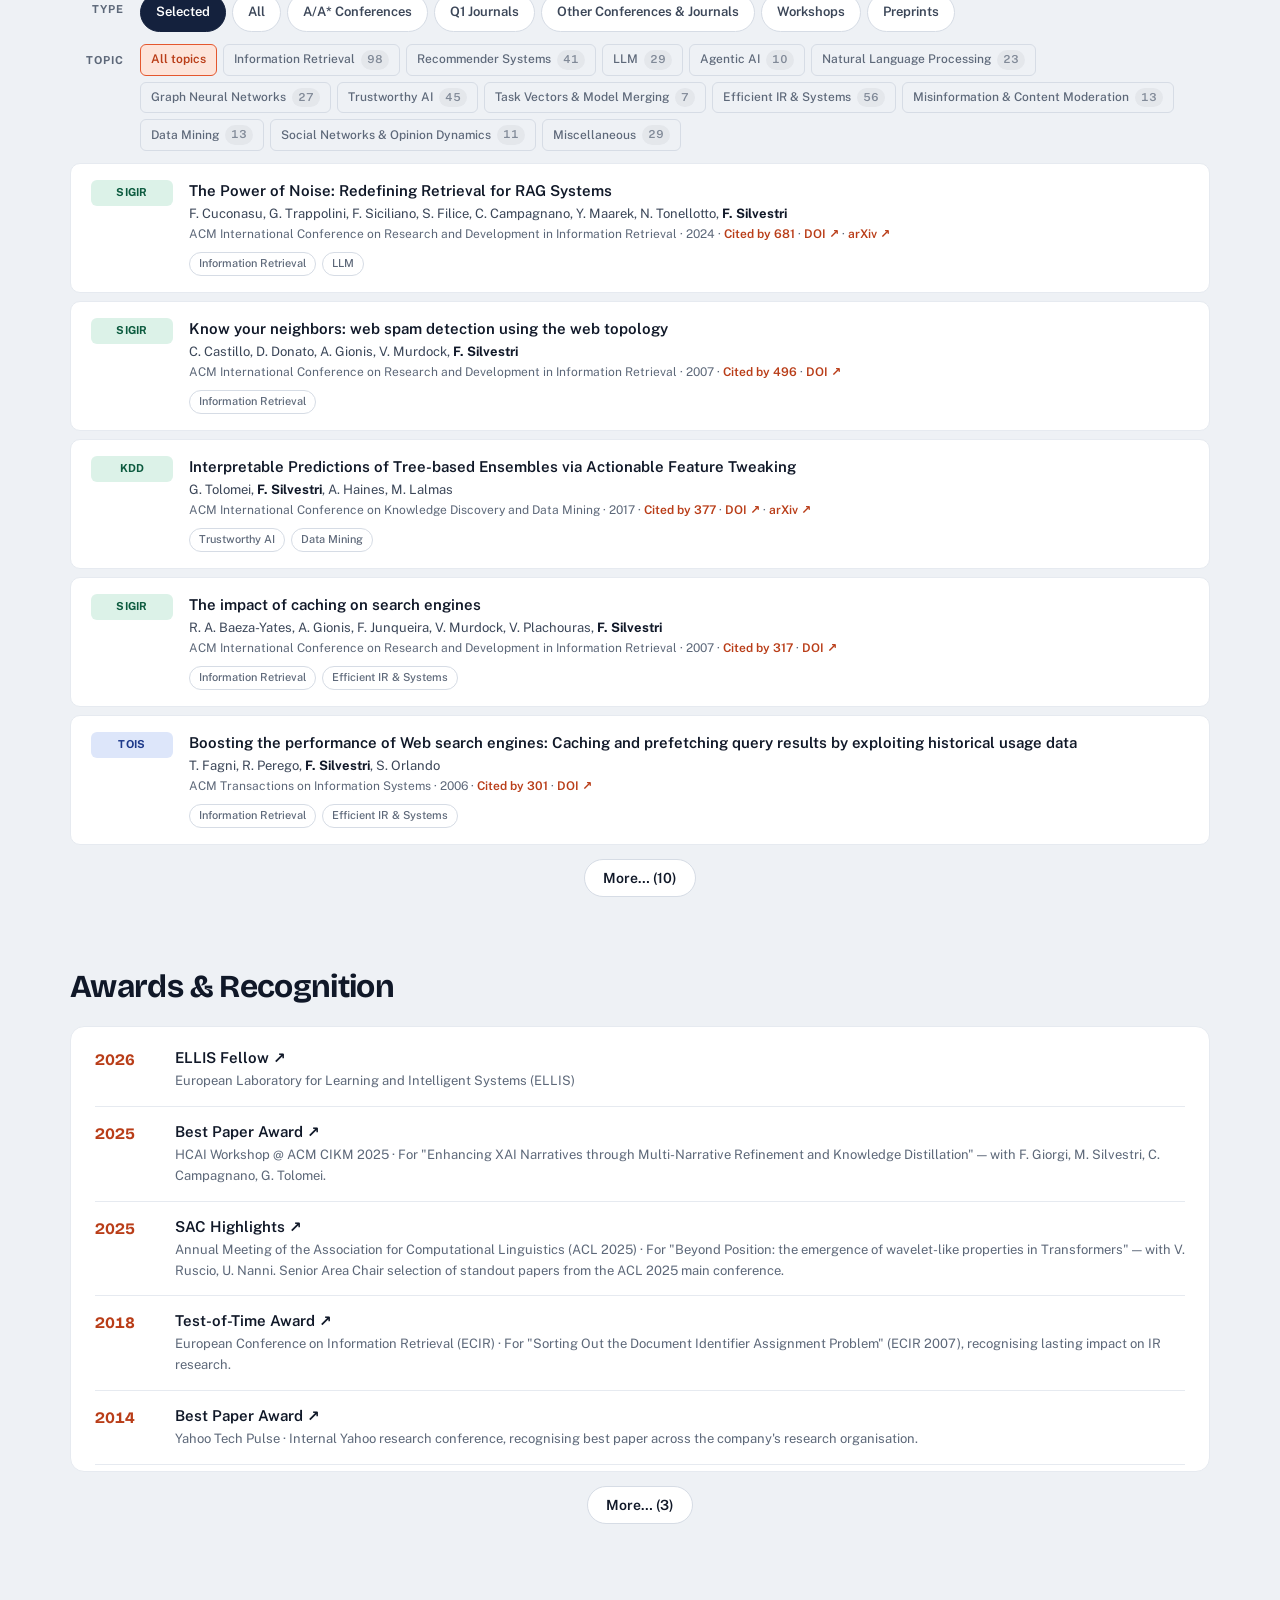
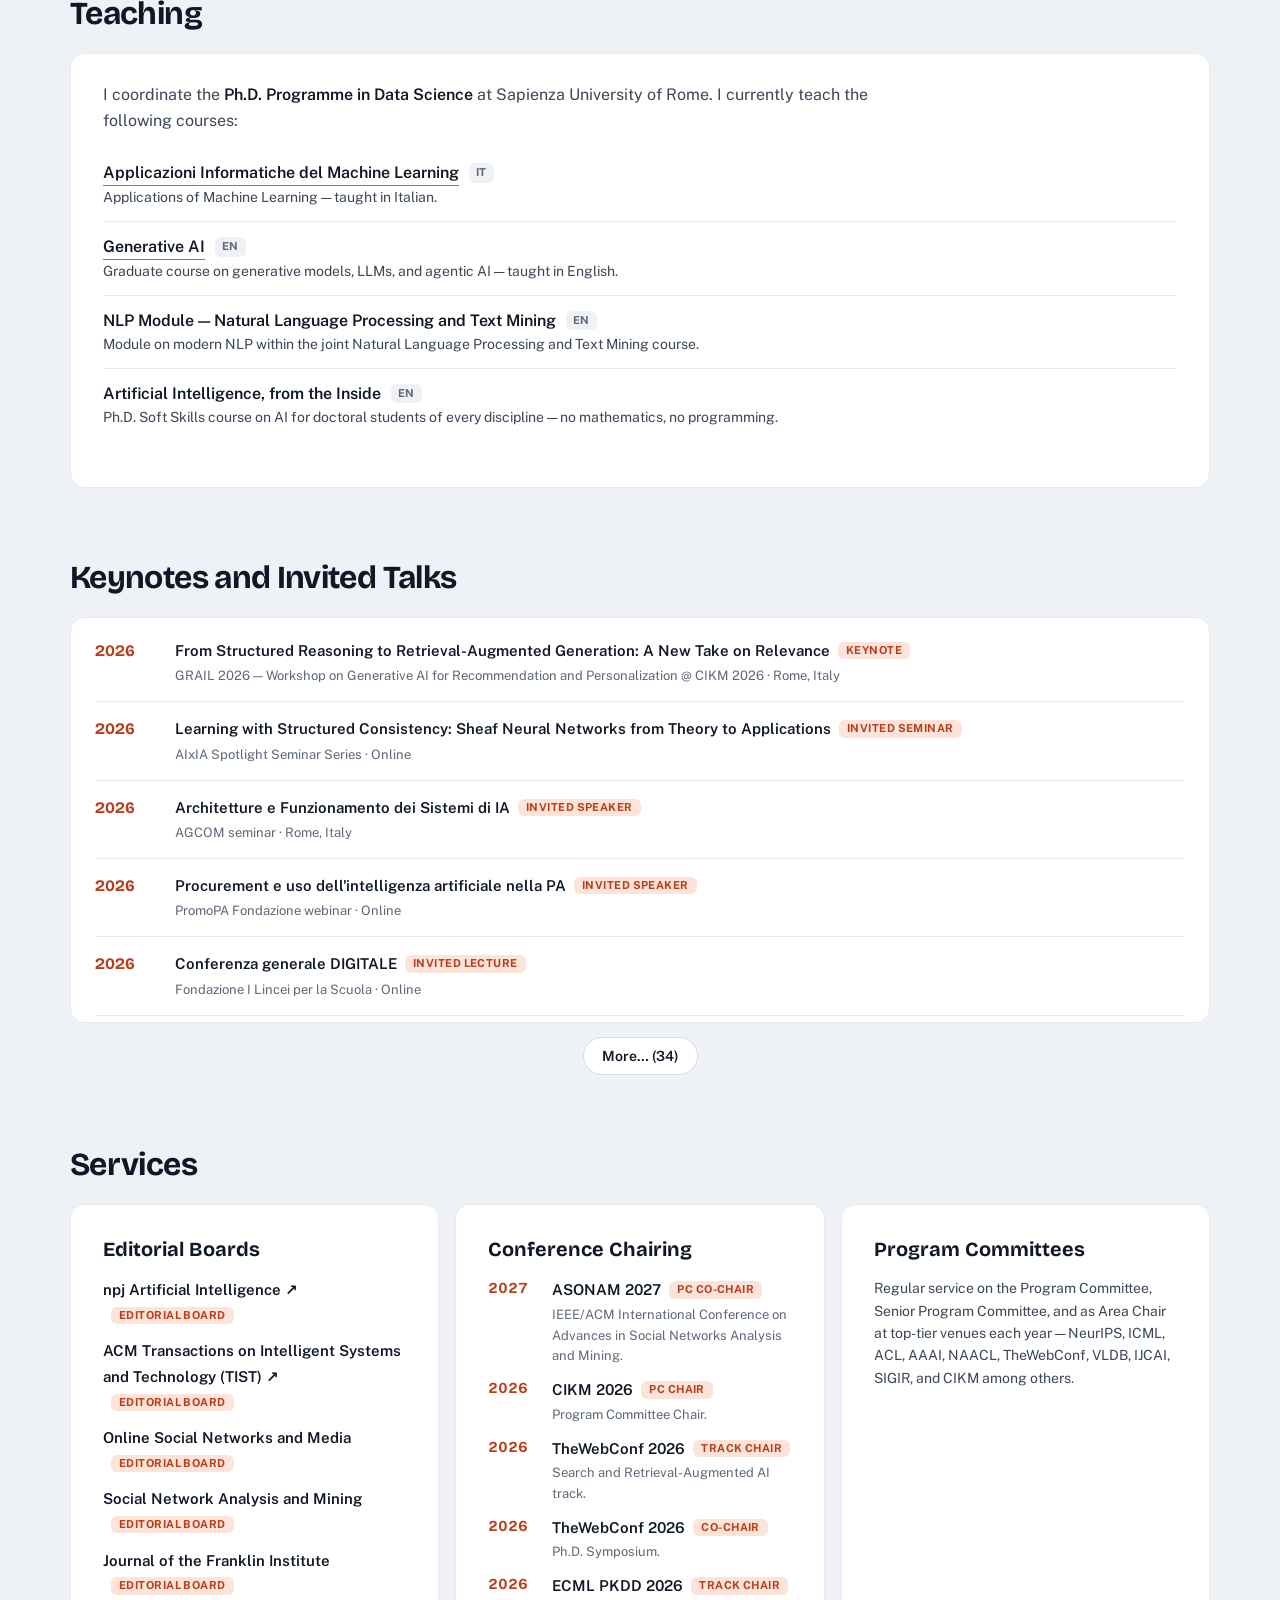
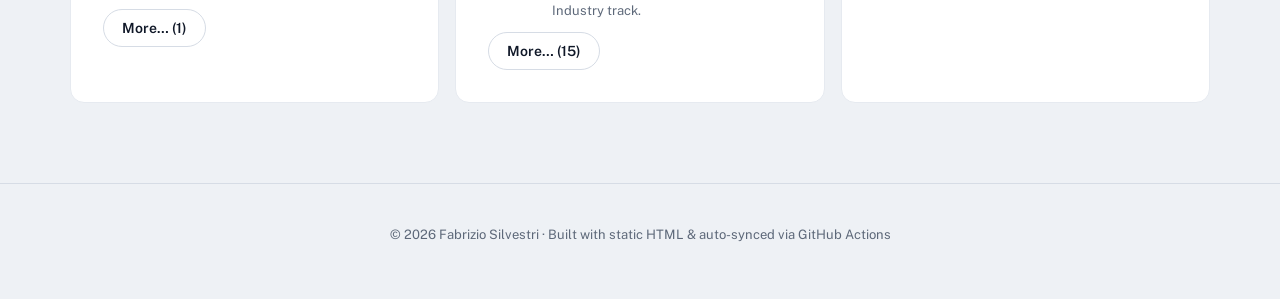
==== commit 15cb6480: "Refresh bio: AI professorship, current publication counts, no em dashes Counts from data/publication" ====
--- a/index.html
+++ b/index.html
@@ -4,7 +4,7 @@
   <meta charset="UTF-8" />
   <meta name="viewport" content="width=device-width, initial-scale=1.0" />
   <title>Fabrizio Silvestri — LLMs, RAG &amp; Agentic AI · Full Professor, Sapienza University of Rome</title>
-  <meta name="description" content="Fabrizio Silvestri — Full Professor of Computer Science at Sapienza University of Rome (ex-Meta FAIR, Facebook Search, Yahoo Labs). Research on Large Language Models (LLMs), Retrieval-Augmented Generation (RAG), Agentic AI, Machine Learning, Natural Language Processing, Information Retrieval, Recommender Systems, and Trustworthy AI. Head of the RSTLess group and Coordinator of the PhD in Data Science at Sapienza." />
+  <meta name="description" content="Fabrizio Silvestri, Full Professor of Artificial Intelligence at Sapienza University of Rome (ex-Meta FAIR, Facebook Search, Yahoo Labs). Research on Large Language Models (LLMs), Retrieval-Augmented Generation (RAG), Agentic AI, Machine Learning, Natural Language Processing, Information Retrieval, Recommender Systems, and Trustworthy AI. Head of the RSTLess group and Coordinator of the PhD in Data Science at Sapienza." />
   <meta name="keywords" content="Fabrizio Silvestri, Sapienza University of Rome, Machine Learning, Large Language Models, LLM, Retrieval-Augmented Generation, RAG, Agentic AI, Natural Language Processing, NLP, Information Retrieval, Recommender Systems, Trustworthy AI, Explainable AI, Robust Machine Learning, Meta FAIR, Facebook AI Research, Yahoo Labs, PhD Data Science Rome, RSTLess, AI expert, AI researcher, AI keynote speaker, AI consultant" />
   <meta name="author" content="Fabrizio Silvestri" />
   <meta name="robots" content="index, follow, max-image-preview:large" />
@@ -46,7 +46,7 @@
     "name": "Fabrizio Silvestri",
     "givenName": "Fabrizio",
     "familyName": "Silvestri",
-    "jobTitle": "Full Professor of Computer Science",
+    "jobTitle": "Full Professor of Artificial Intelligence",
     "worksFor": {
       "@type": "CollegeOrUniversity",
       "name": "Sapienza University of Rome",
@@ -96,7 +96,7 @@
     ],
     "hasOccupation": {
       "@type": "Occupation",
-      "name": "Full Professor of Computer Science",
+      "name": "Full Professor of Artificial Intelligence",
       "occupationLocation": {
         "@type": "City",
         "name": "Rome, Italy"
@@ -113,7 +113,7 @@
   />
   <link rel="icon" type="image/png" href="assets/img/favicon.png" />
   <link rel="apple-touch-icon" href="assets/img/favicon.png" />
-  <link rel="stylesheet" href="assets/css/style.css?v=22aa56aa26" />
+  <link rel="stylesheet" href="assets/css/style.css?v=900ecb7694" />
   <!-- Kick off the publications.json fetch in parallel with parsing the
        rest of <head>, so the data is in the HTTP cache by the time
        publications.js runs and asks for it. -->
@@ -235,41 +235,39 @@
       <h2 class="section-head">About</h2>
       <div class="card prose">
         <p>
-          <strong>Fabrizio Silvestri</strong> is a Full Professor of Computer
-          Science at <strong>Sapienza University of Rome</strong>, where he
-          leads the <strong>RSTLess</strong> research group on Robust, Safe,
-          and Transparent Machine Learning and serves as Coordinator of the
-          Ph.D. Programme in Data Science. He is a Fellow of
-          <strong>ELLIS</strong>, the European Laboratory for Learning and
-          Intelligent Systems. His research spans Machine
-          Learning, Natural Language Processing (with applications to
-          Information Retrieval and RAG), and Generative and Agentic AI, with
-          a recent focus on the reliability and interpretability of large
-          language models.
-        </p>
-        <p>
-          Before joining Sapienza, he spent several years in industrial
-          research. At <strong>Facebook (now Meta), London</strong>, he first
-          worked on <strong>Facebook Search</strong>, where he productionized
-          the query recommendation system serving billions of users daily; he
-          then joined <strong>Facebook AI Research (FAIR)</strong>, developing
-          models to detect and limit the spread of misinformation across
-          Meta's platforms. Earlier, at <strong>Yahoo Labs</strong> (London
-          and Barcelona), he worked on web search quality, query
-          understanding, and sponsored search, and before that he was a
-          Senior Researcher at <strong>ISTI-CNR</strong> in Pisa.
-        </p>
-        <p>
-          He has authored nearly 200 peer-reviewed publications &mdash;
-          more than 60 at CORE A/A* conferences (SIGIR, WWW, KDD, CIKM,
-          WSDM, RecSys, ACL, EMNLP, NeurIPS, IJCAI, ICDE, ICDM, CVPR)
-          and nearly 30 in Scimago Q1 computer-science journals &mdash;
-          and his work has accumulated over 11,000 citations on Google
-          Scholar. He regularly serves
-          on the organizing committees of international conferences and
-          workshops, including roles as General Chair, Program Chair, and
-          Area Chair at leading venues in machine learning, natural language
-          processing, and generative AI.
+          <strong>Fabrizio Silvestri</strong> is a Full Professor of Artificial
+          Intelligence at the Department of Computer, Control and Management
+          Engineering (DIAG) of <strong>Sapienza University of Rome</strong>.
+          He leads the <strong>RSTLess</strong> group (Robust, Safe, and
+          Transparent Machine Learning) and coordinates the Ph.D. Programme in
+          Data Science. He is an <strong>ELLIS</strong> Fellow.
+        </p>
+        <p>
+          His research covers machine learning, natural language processing
+          (with applications to information retrieval and RAG), and generative
+          and agentic AI. Lately he asks how reliable large language models
+          are, and what goes on inside them.
+        </p>
+        <p>
+          He came to Sapienza from industry. At <strong>Facebook (now Meta)
+          in London</strong> he first worked on <strong>Facebook
+          Search</strong>, where he put into production the query
+          recommendation system that serves billions of users every day. He
+          then moved to <strong>Facebook AI Research (FAIR)</strong> and built
+          models that detect misinformation and limit its spread on Meta's
+          platforms. Before that he worked on web search quality, query
+          understanding, and sponsored search at <strong>Yahoo Labs</strong>
+          (London and Barcelona). Earlier still, he was a Senior Researcher at
+          <strong>ISTI-CNR</strong> in Pisa.
+        </p>
+        <p>
+          He has published more than 210 peer-reviewed papers. More than 80
+          appeared at CORE A/A* conferences (SIGIR, CIKM, WWW, EMNLP, ECIR,
+          ACL, KDD, RecSys, ICLR, NeurIPS, CVPR, WSDM) and more than 35 in
+          Scimago Q1 computer-science journals. Google Scholar counts over
+          11,000 citations to his work. He often sits on organizing
+          committees, as General Chair, Program Chair, or Area Chair, at
+          leading venues in machine learning, NLP, and generative AI.
         </p>
         <p class="cv-links">
           Curriculum vitae (PDF):
@@ -414,7 +412,7 @@
        data/publications.json (cache: 'no-store') so counters and the
        publication list always reflect the latest bot refresh, even if
        the cached HTML is a few minutes behind. -->
-  <script src="assets/js/publications.js?v=bb231ec418"></script>
+  <script src="assets/js/publications.js?v=db11ae09b7"></script>
   <script src="assets/js/analytics.js?v=c4f706f382"></script>
   <script>document.getElementById('footer-year').textContent = new Date().getFullYear();</script>
 </body>
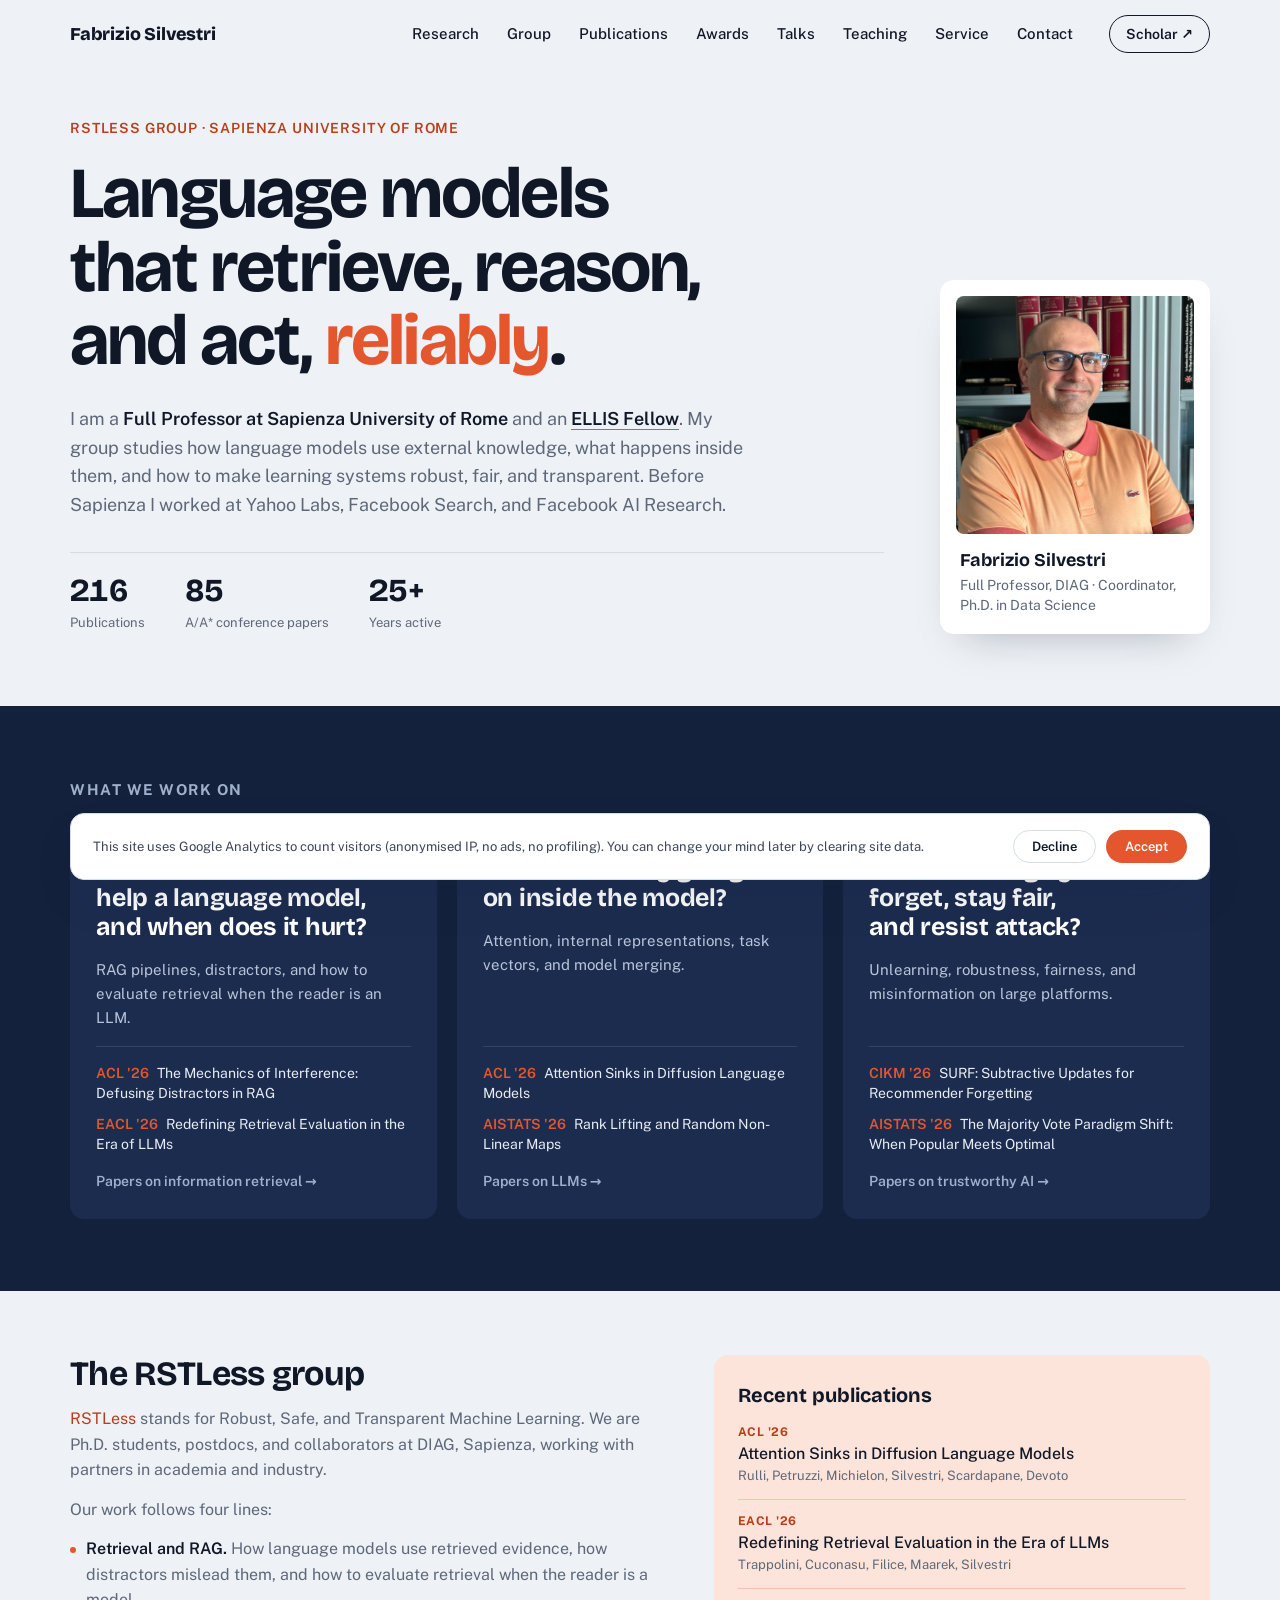
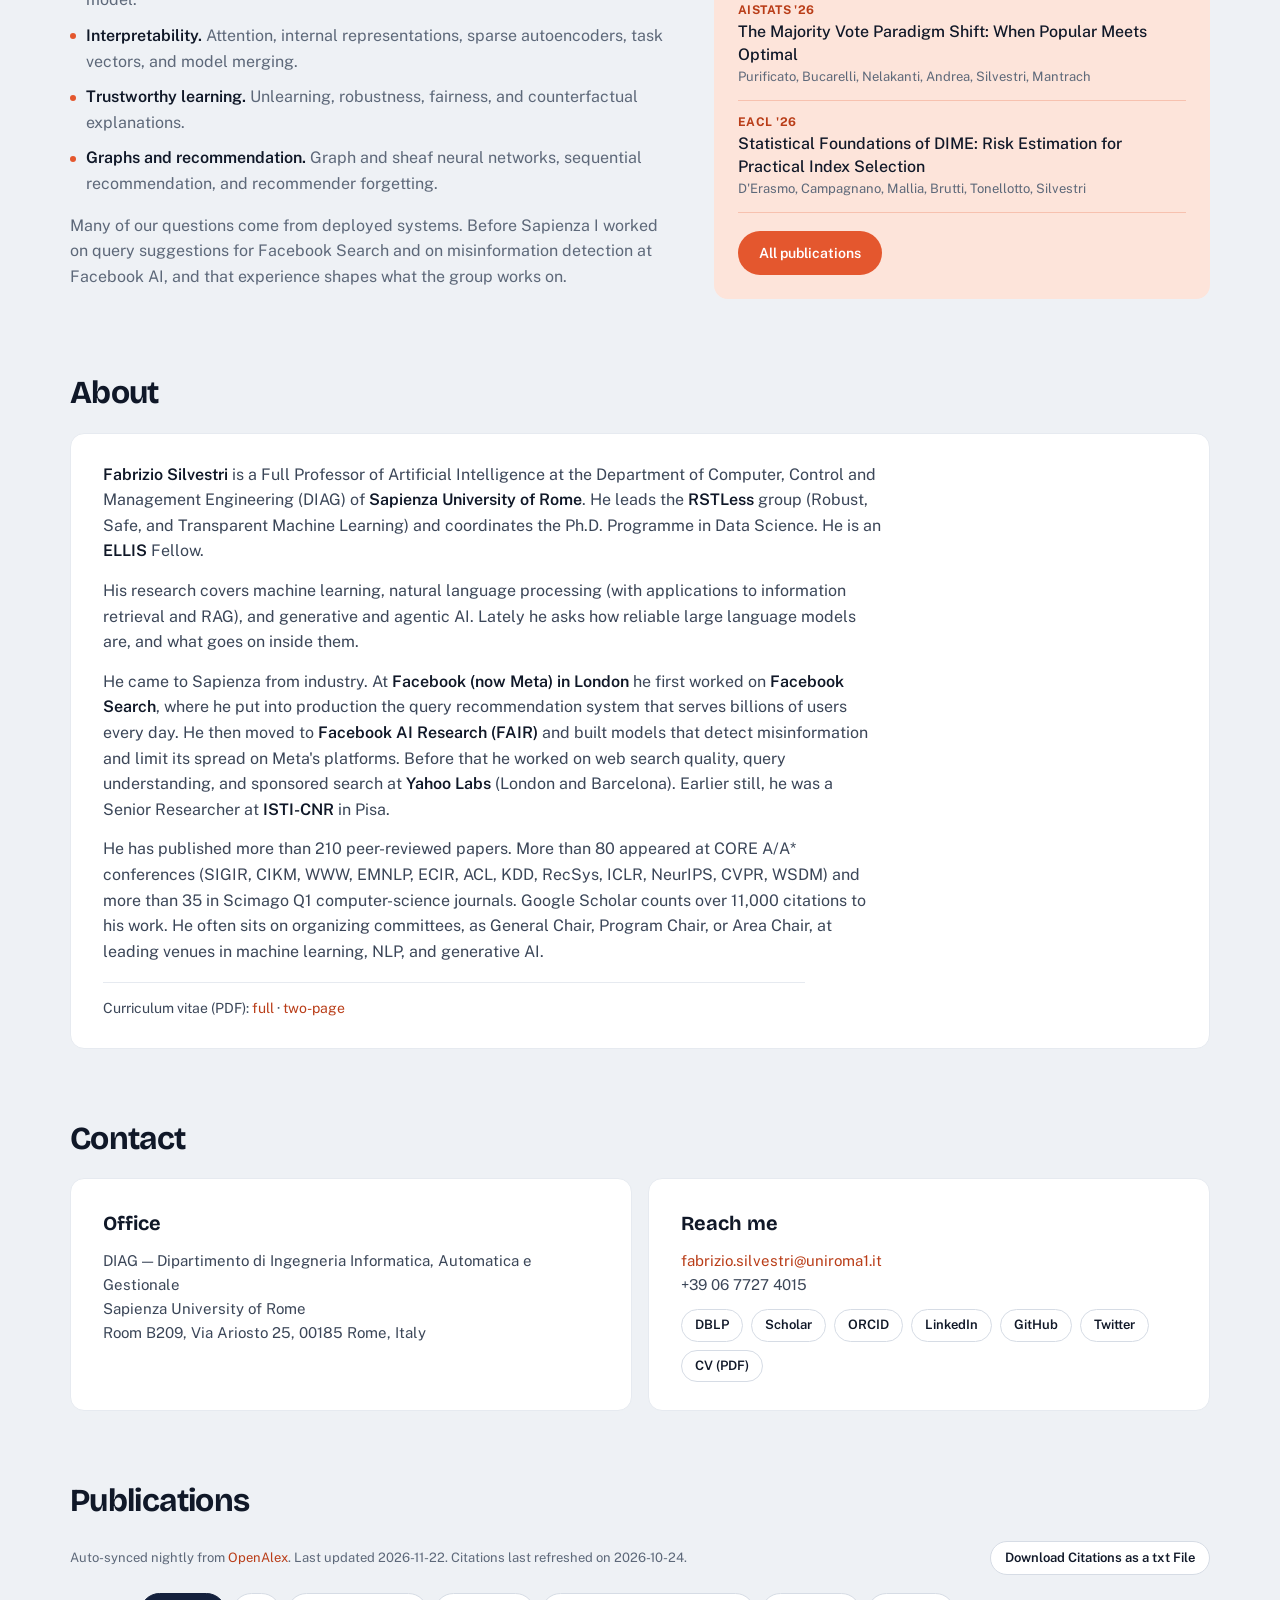
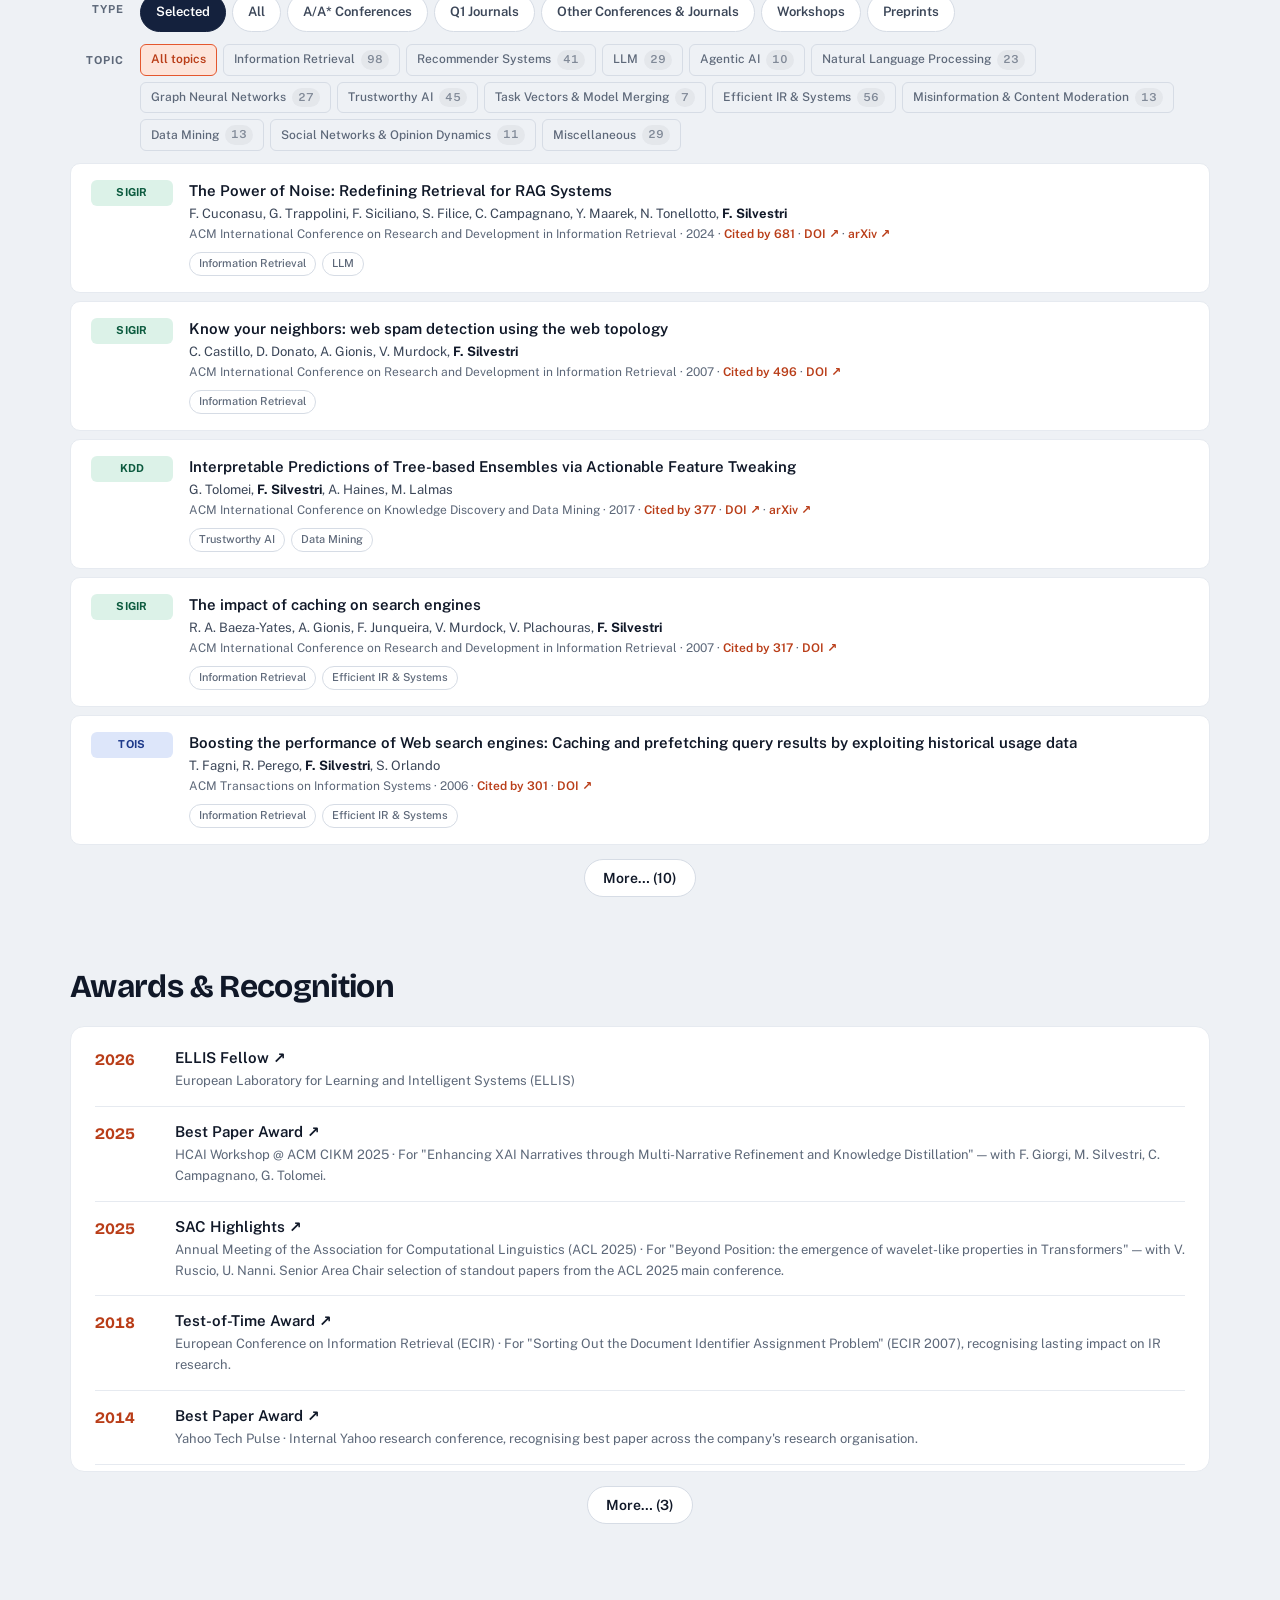
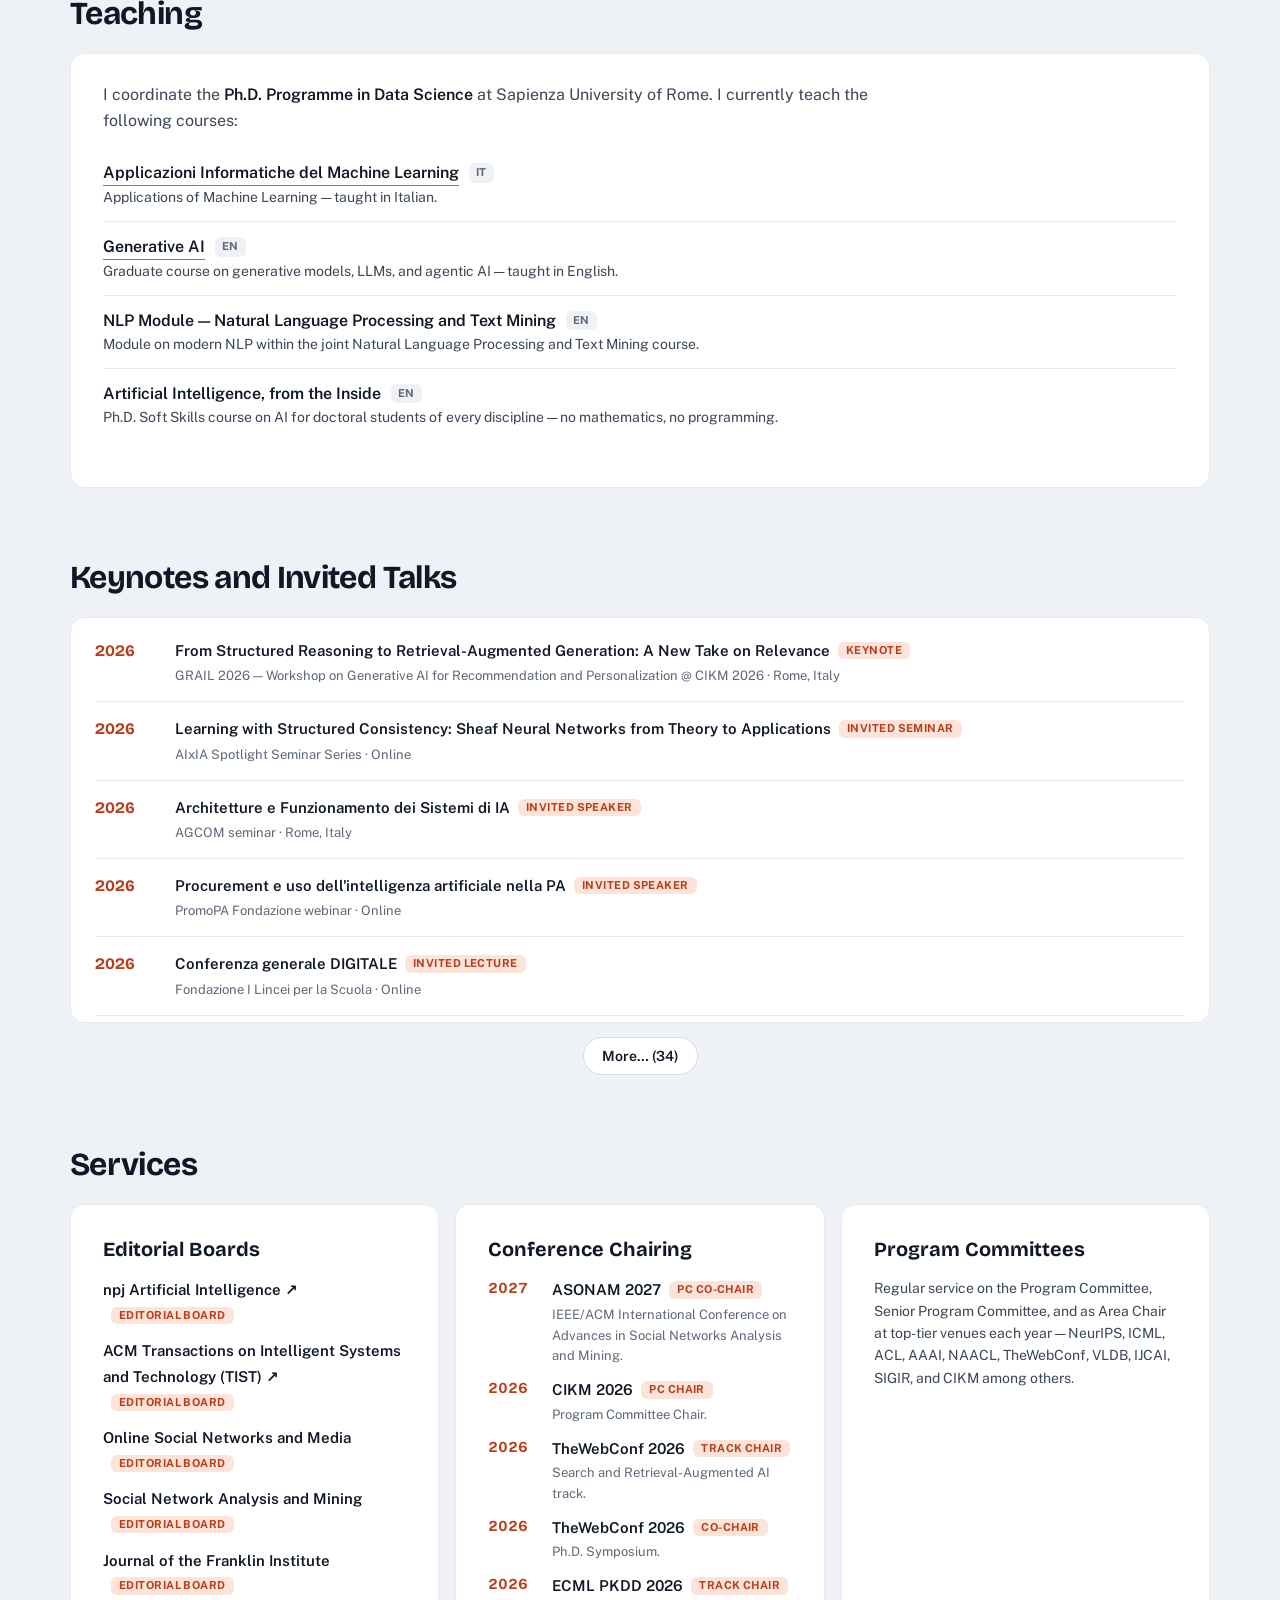
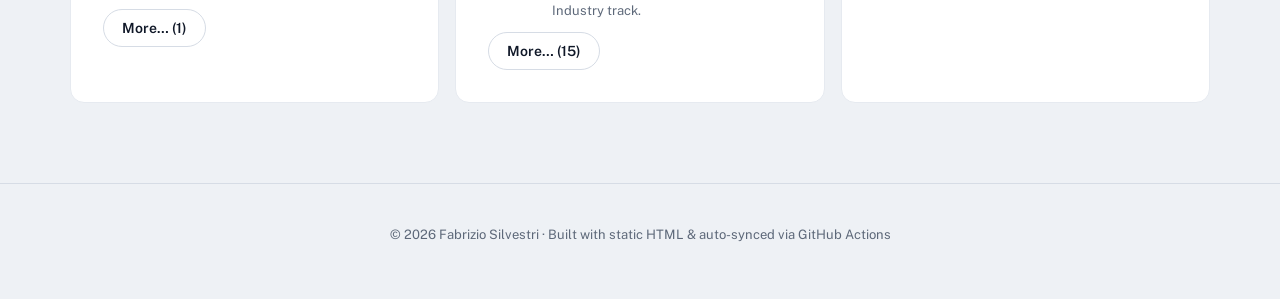
==== commit 752af824: "Link RSTLess to rstless.ai in body text Co-Authored-By: Claude Opus 5.5 <noreply@anthropic.com> Clau" ====
--- a/index.html
+++ b/index.html
@@ -205,7 +205,7 @@
       <div class="group-text">
         <h2 class="group-title">The RSTLess group</h2>
         <p>
-          RSTLess stands for Robust, Safe, and Transparent Machine Learning. We are
+          <a href="https://rstless.ai" target="_blank" rel="noopener">RSTLess</a> stands for Robust, Safe, and Transparent Machine Learning. We are
           Ph.D. students, postdocs, and collaborators at DIAG, Sapienza, working with
           partners in academia and industry.
         </p>
@@ -238,7 +238,7 @@
           <strong>Fabrizio Silvestri</strong> is a Full Professor of Artificial
           Intelligence at the Department of Computer, Control and Management
           Engineering (DIAG) of <strong>Sapienza University of Rome</strong>.
-          He leads the <strong>RSTLess</strong> group (Robust, Safe, and
+          He leads the <a href="https://rstless.ai" target="_blank" rel="noopener"><strong>RSTLess</strong></a> group (Robust, Safe, and
           Transparent Machine Learning) and coordinates the Ph.D. Programme in
           Data Science. He is an <strong>ELLIS</strong> Fellow.
         </p>
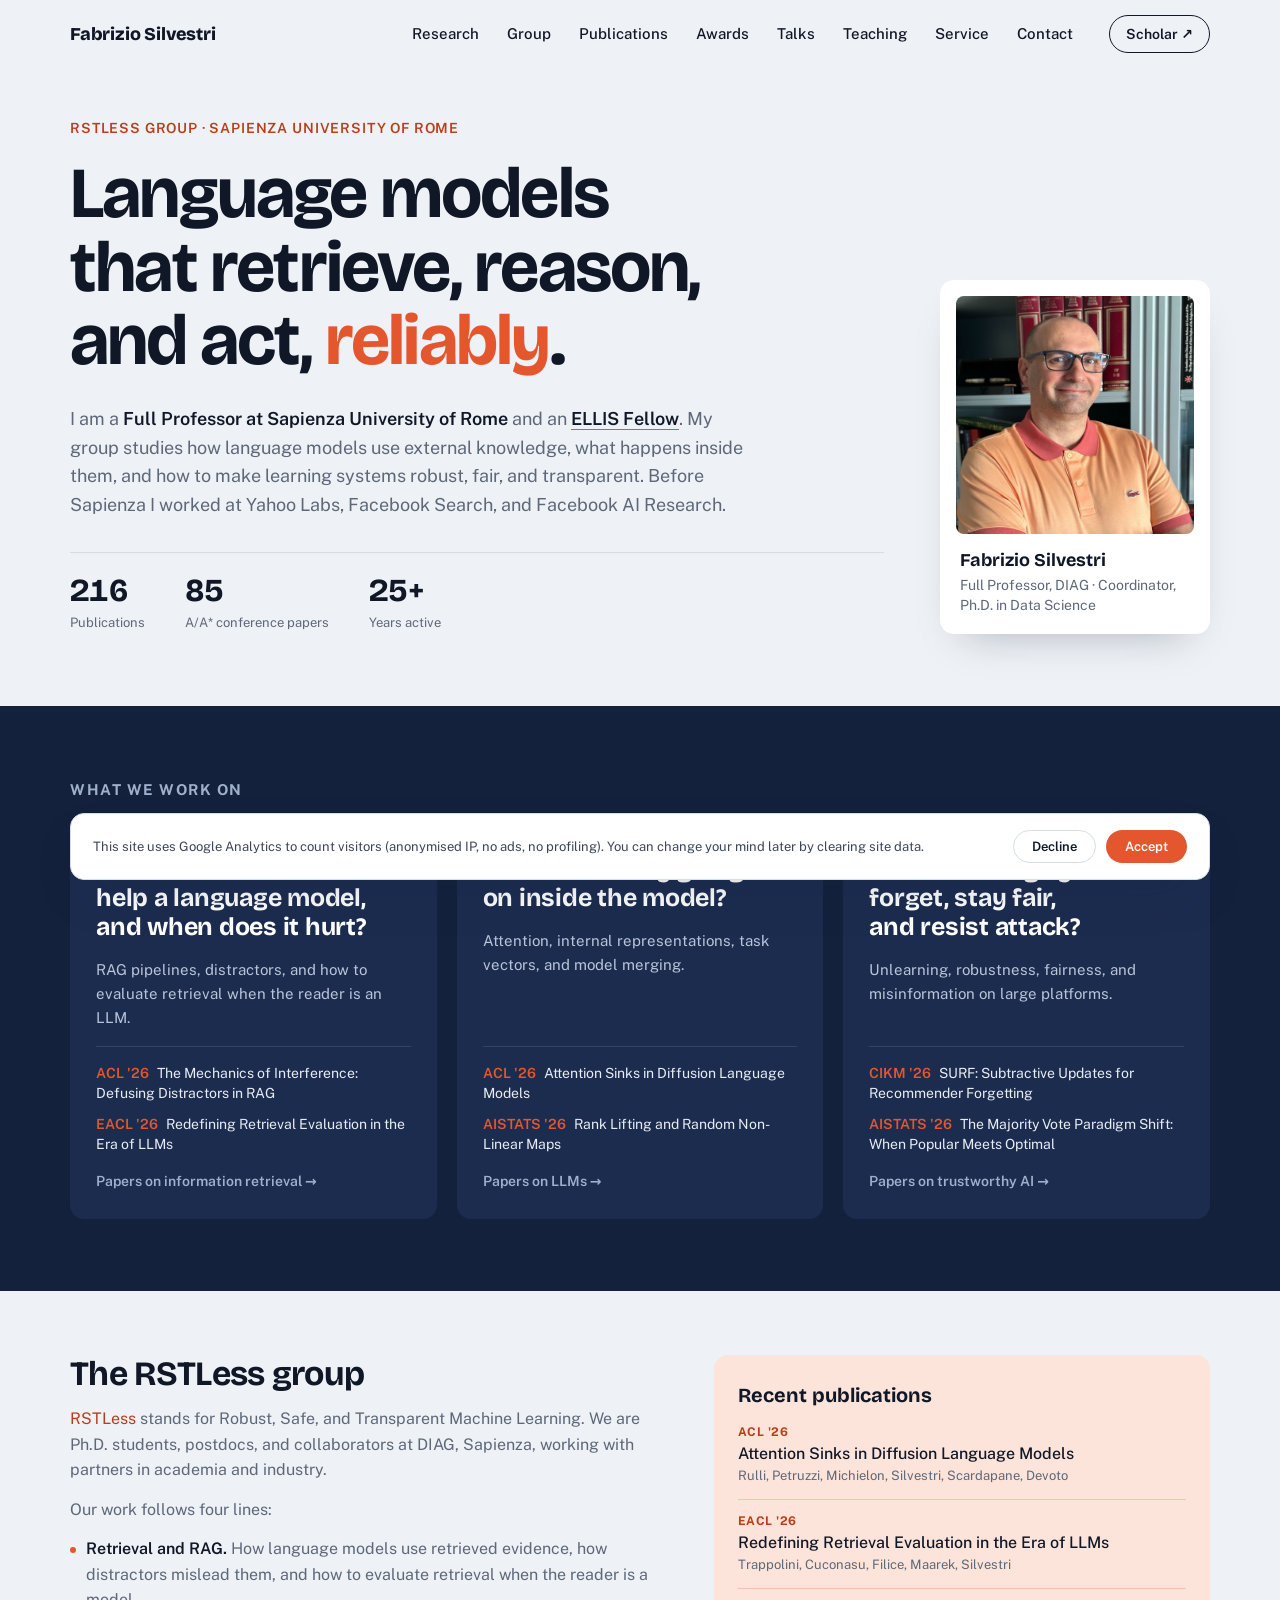
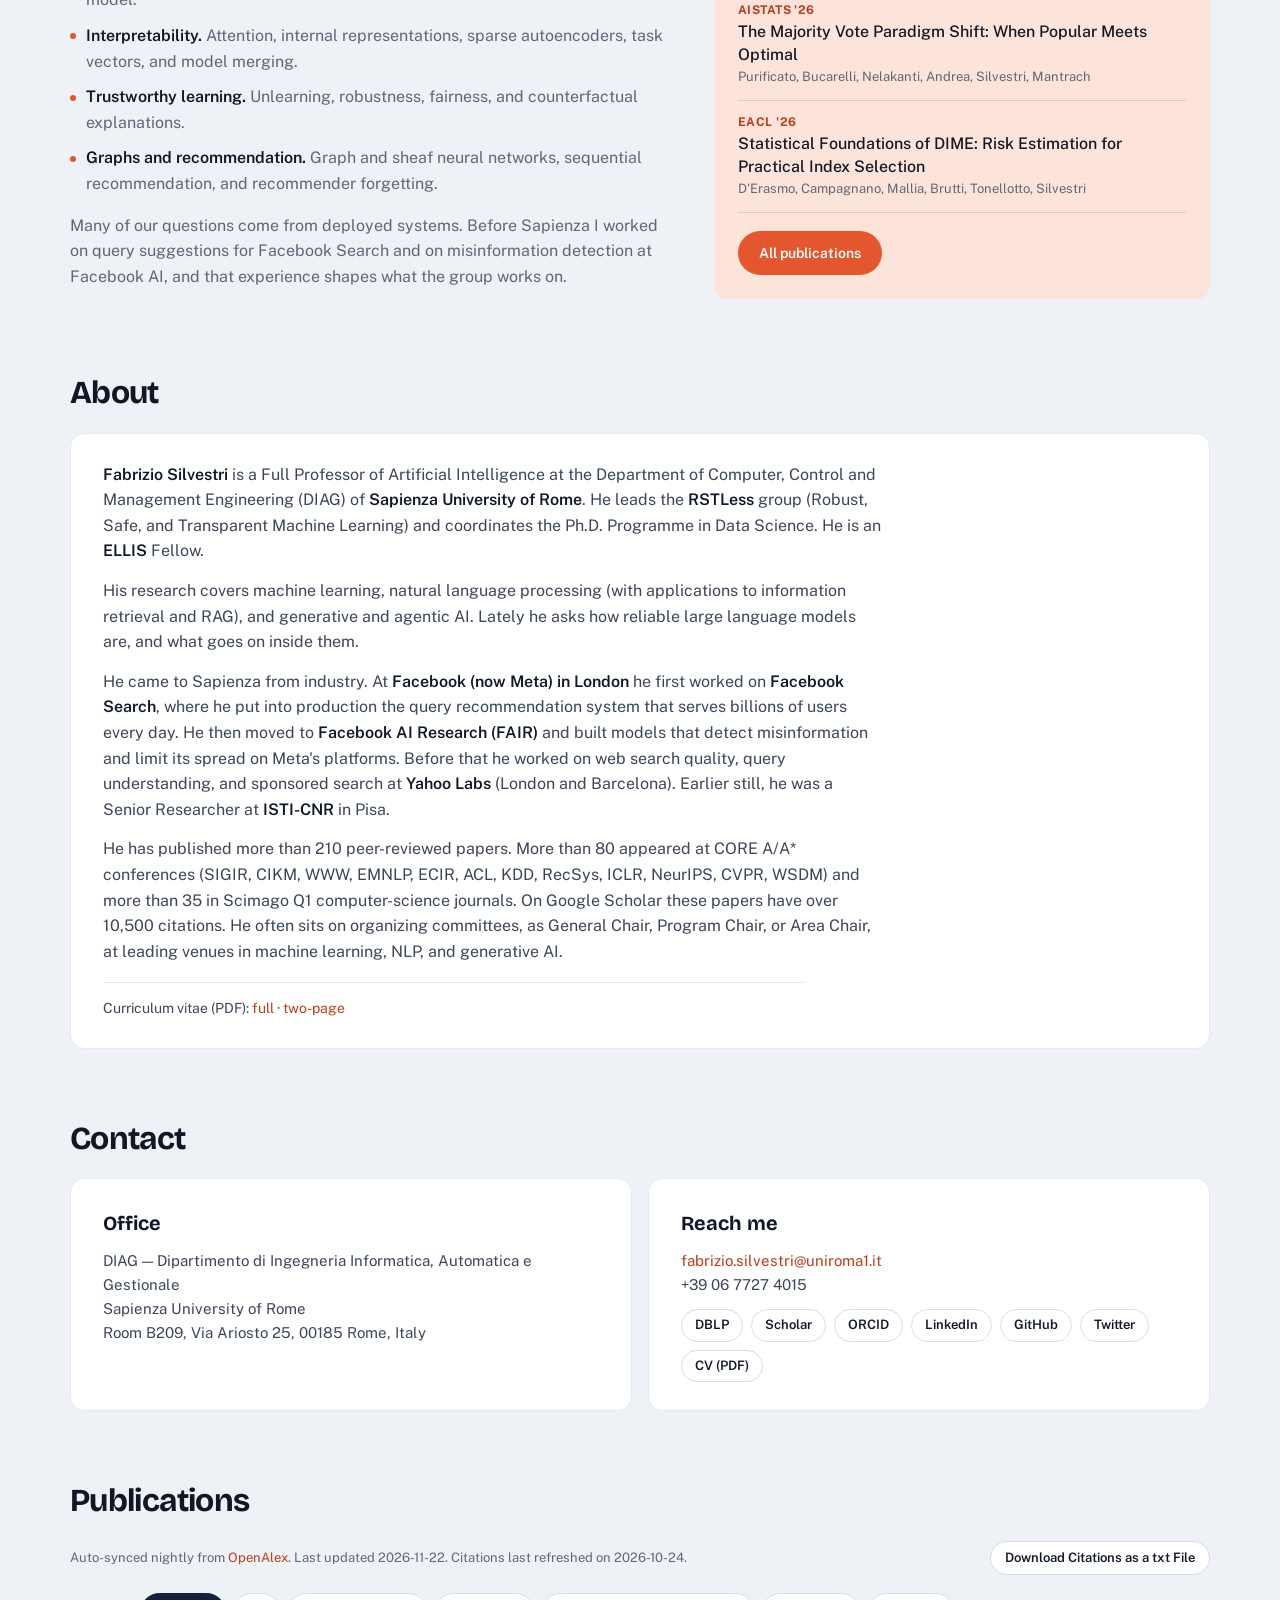
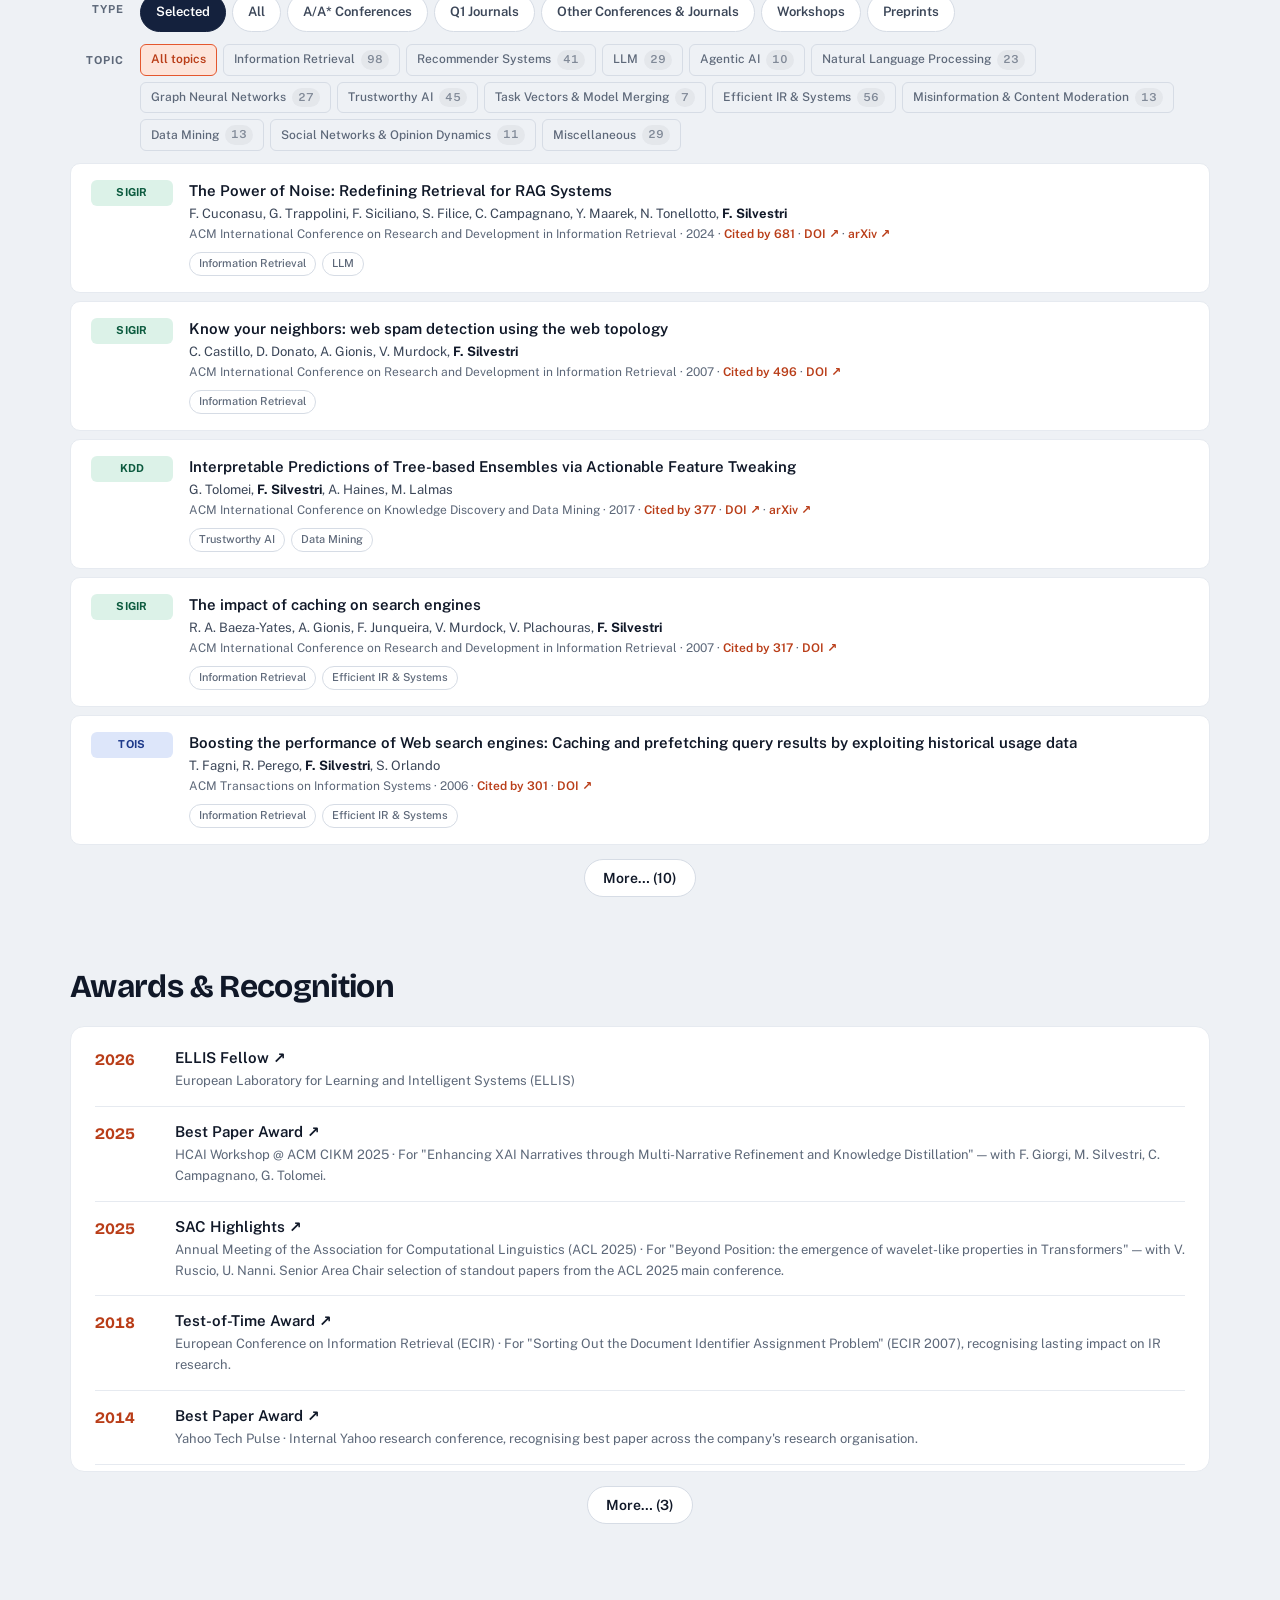
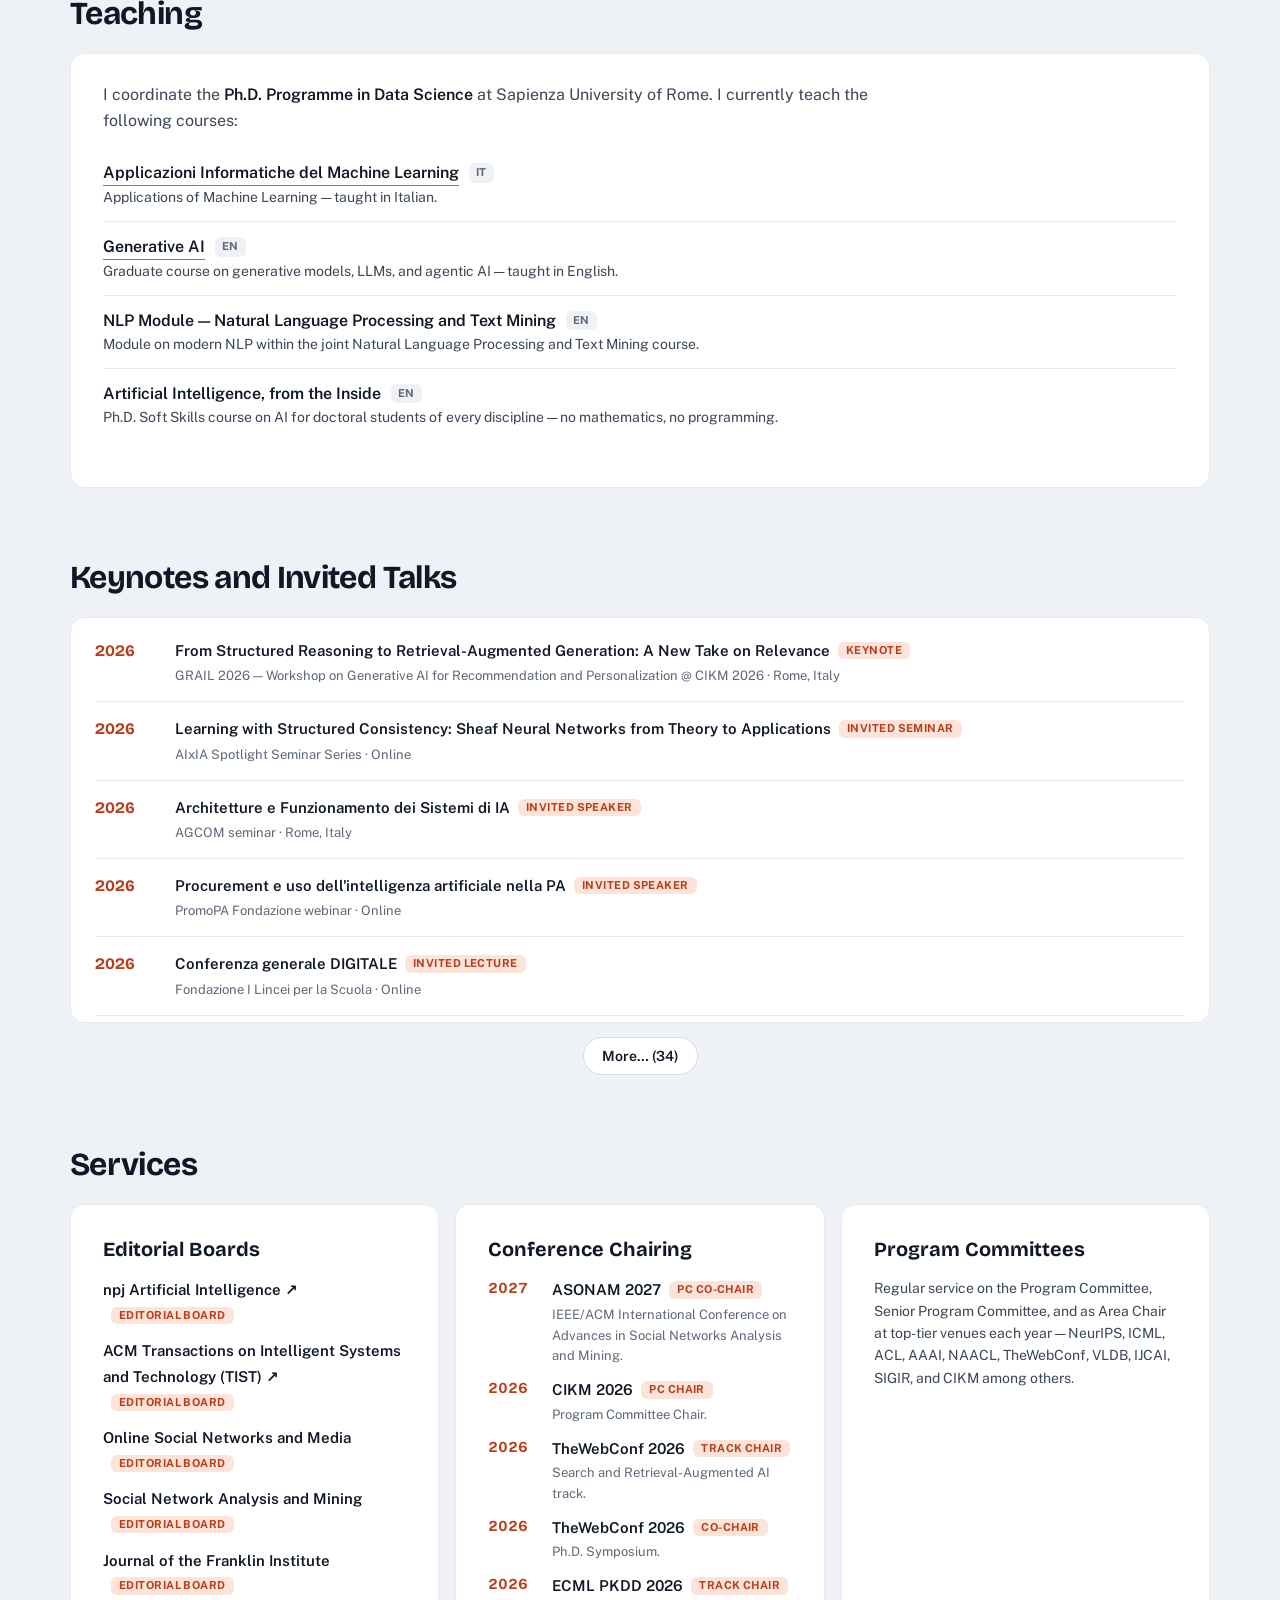
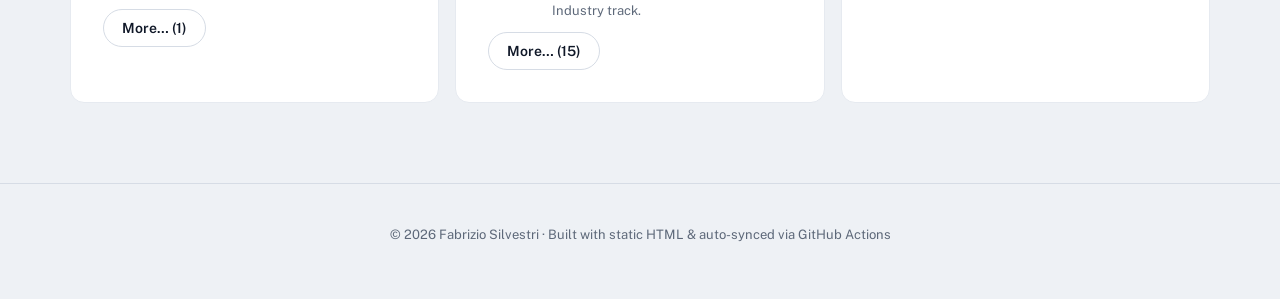
==== commit 0ca8e4e5: "Bio: citation figure from the 2026-11-23 Scholar refresh (10,503) Co-Authored-By: Claude Opus 5.5 <n" ====
--- a/index.html
+++ b/index.html
@@ -264,8 +264,8 @@
           He has published more than 210 peer-reviewed papers. More than 80
           appeared at CORE A/A* conferences (SIGIR, CIKM, WWW, EMNLP, ECIR,
           ACL, KDD, RecSys, ICLR, NeurIPS, CVPR, WSDM) and more than 35 in
-          Scimago Q1 computer-science journals. Google Scholar counts over
-          11,000 citations to his work. He often sits on organizing
+          Scimago Q1 computer-science journals. On Google Scholar these papers
+          have over 10,500 citations. He often sits on organizing
           committees, as General Chair, Program Chair, or Area Chair, at
           leading venues in machine learning, NLP, and generative AI.
         </p>
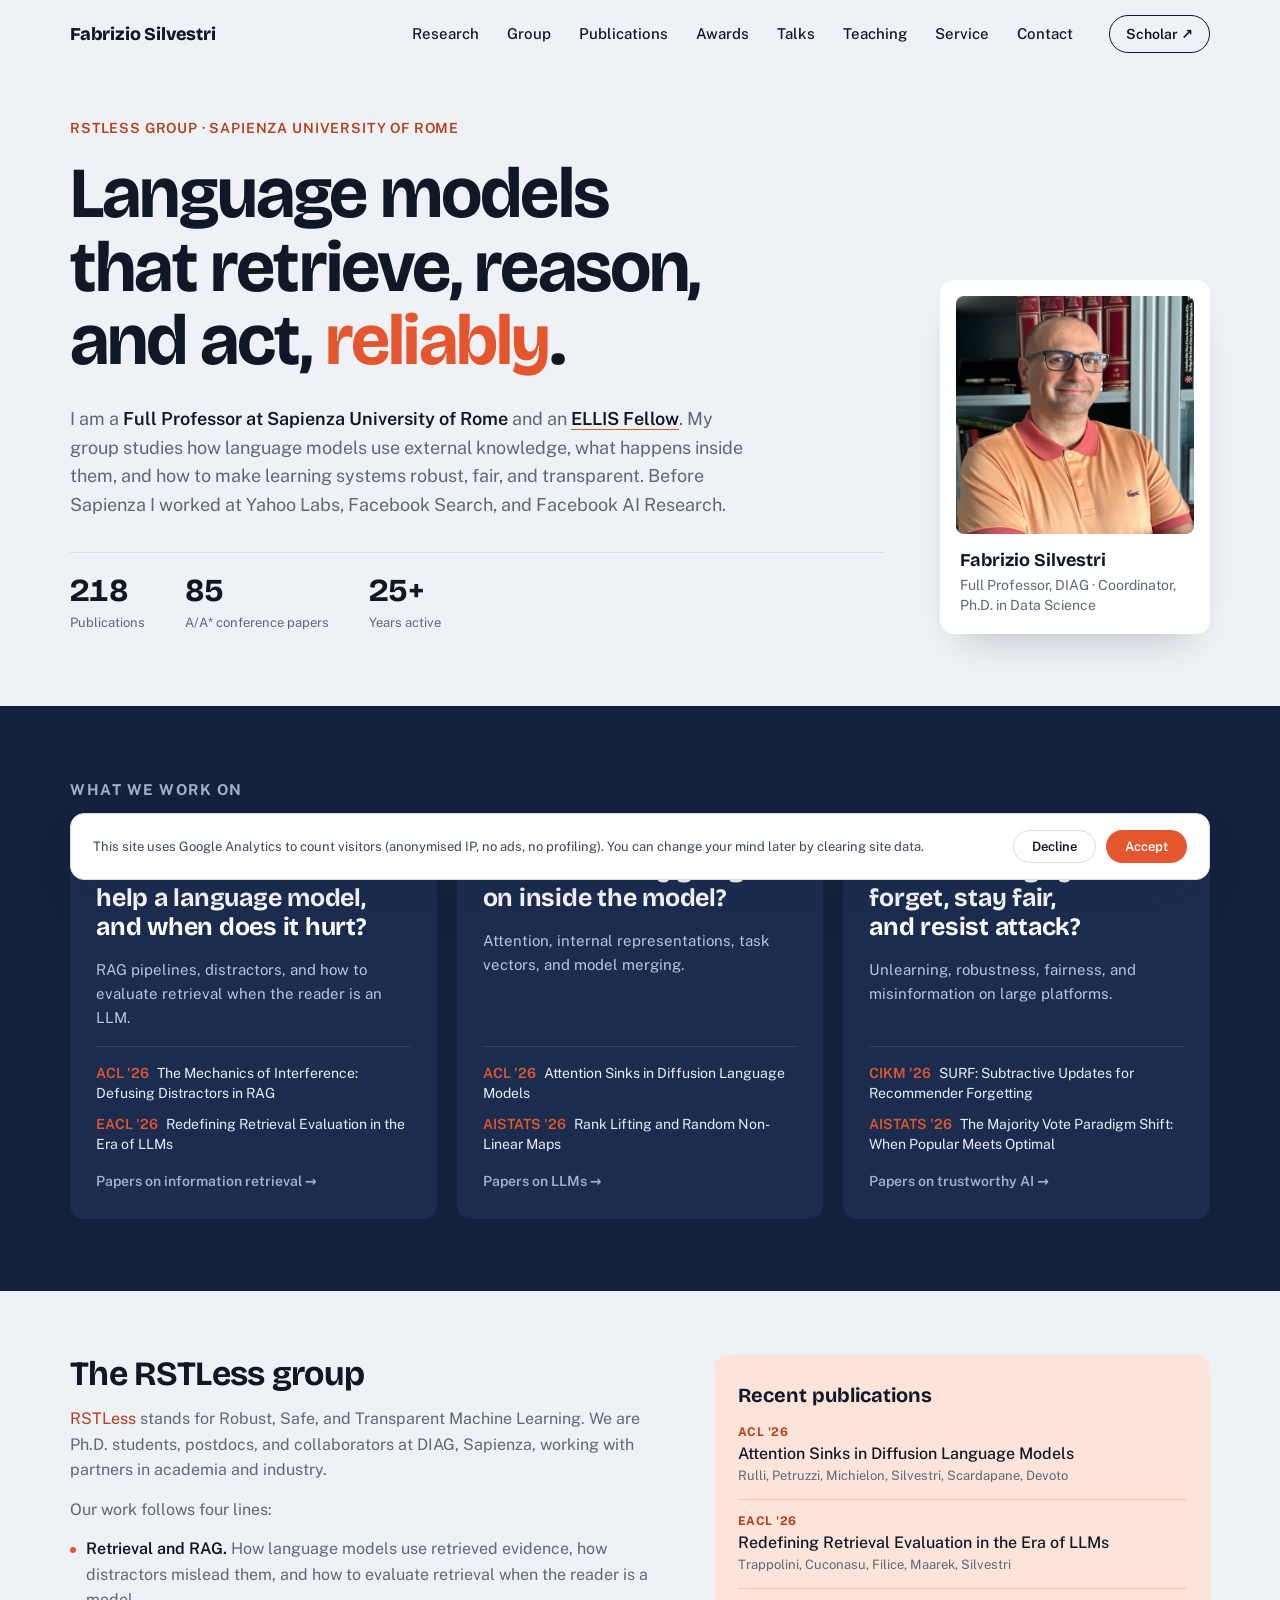
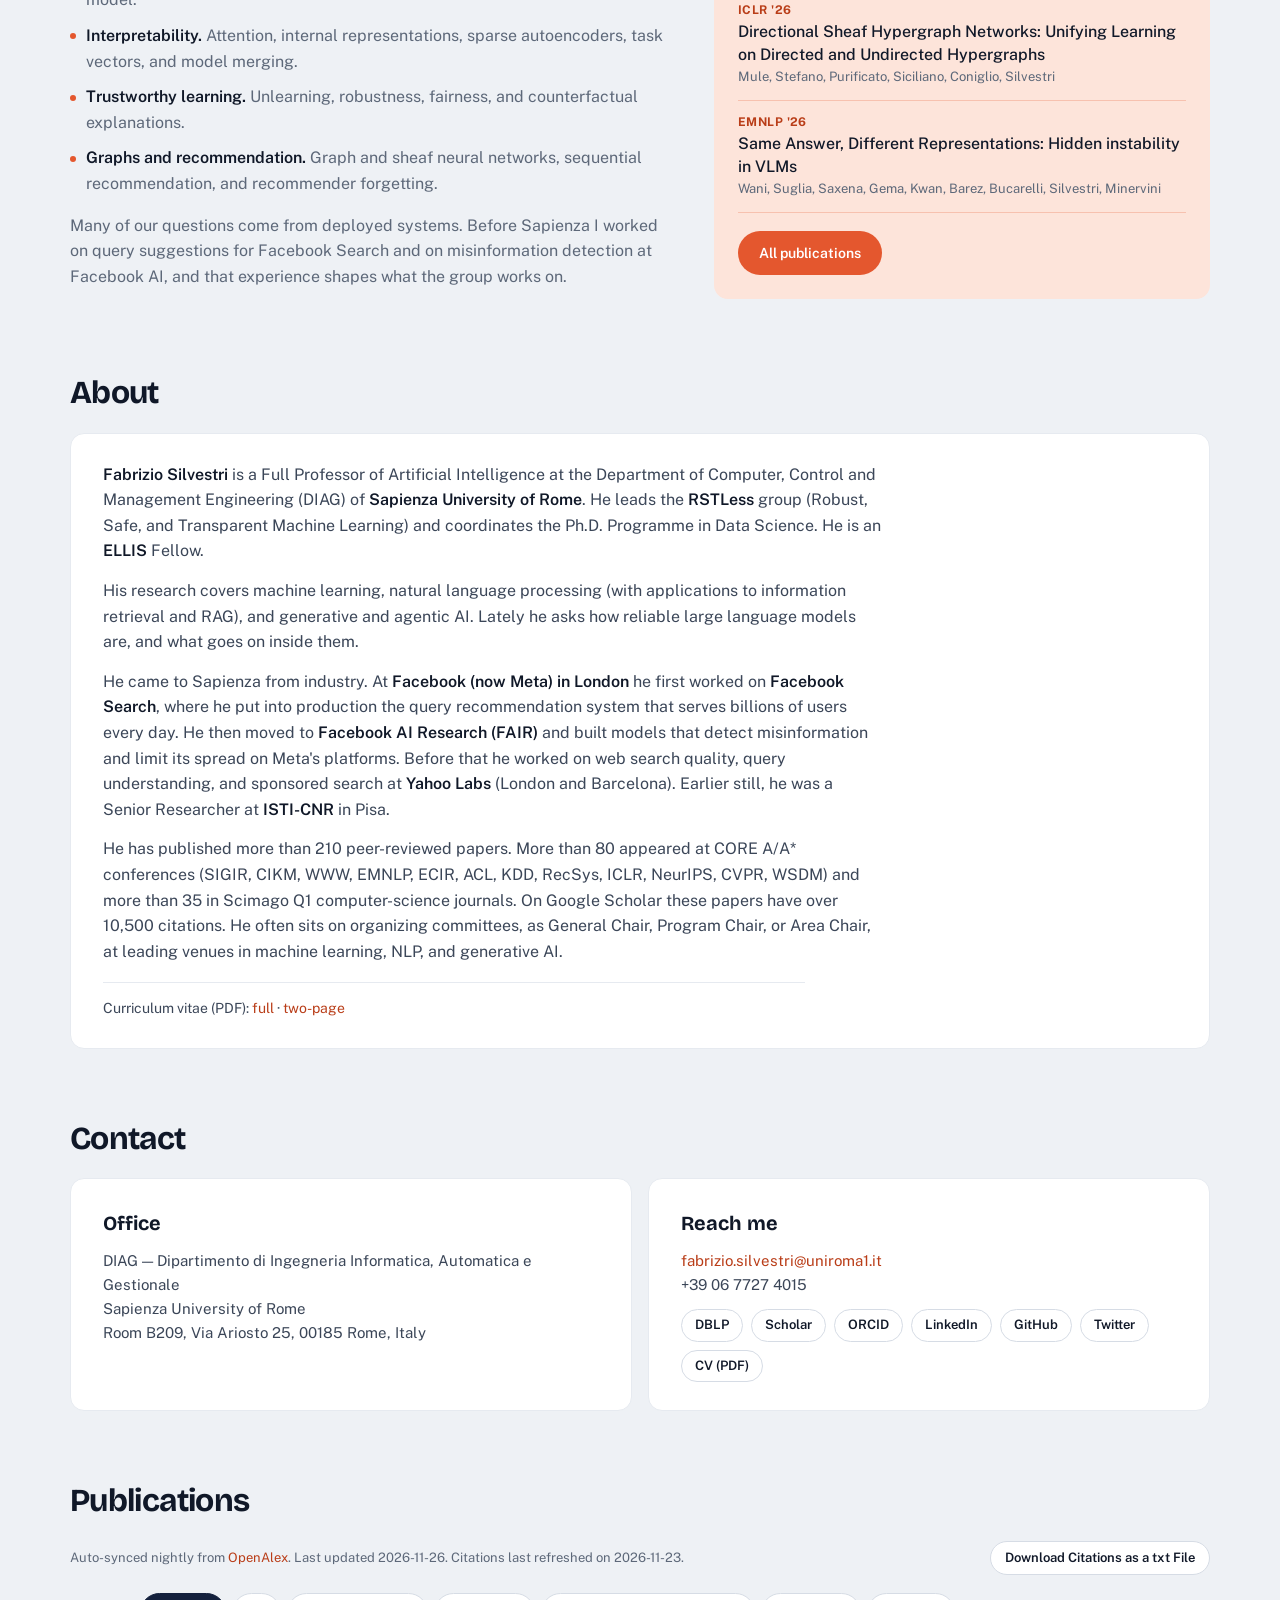
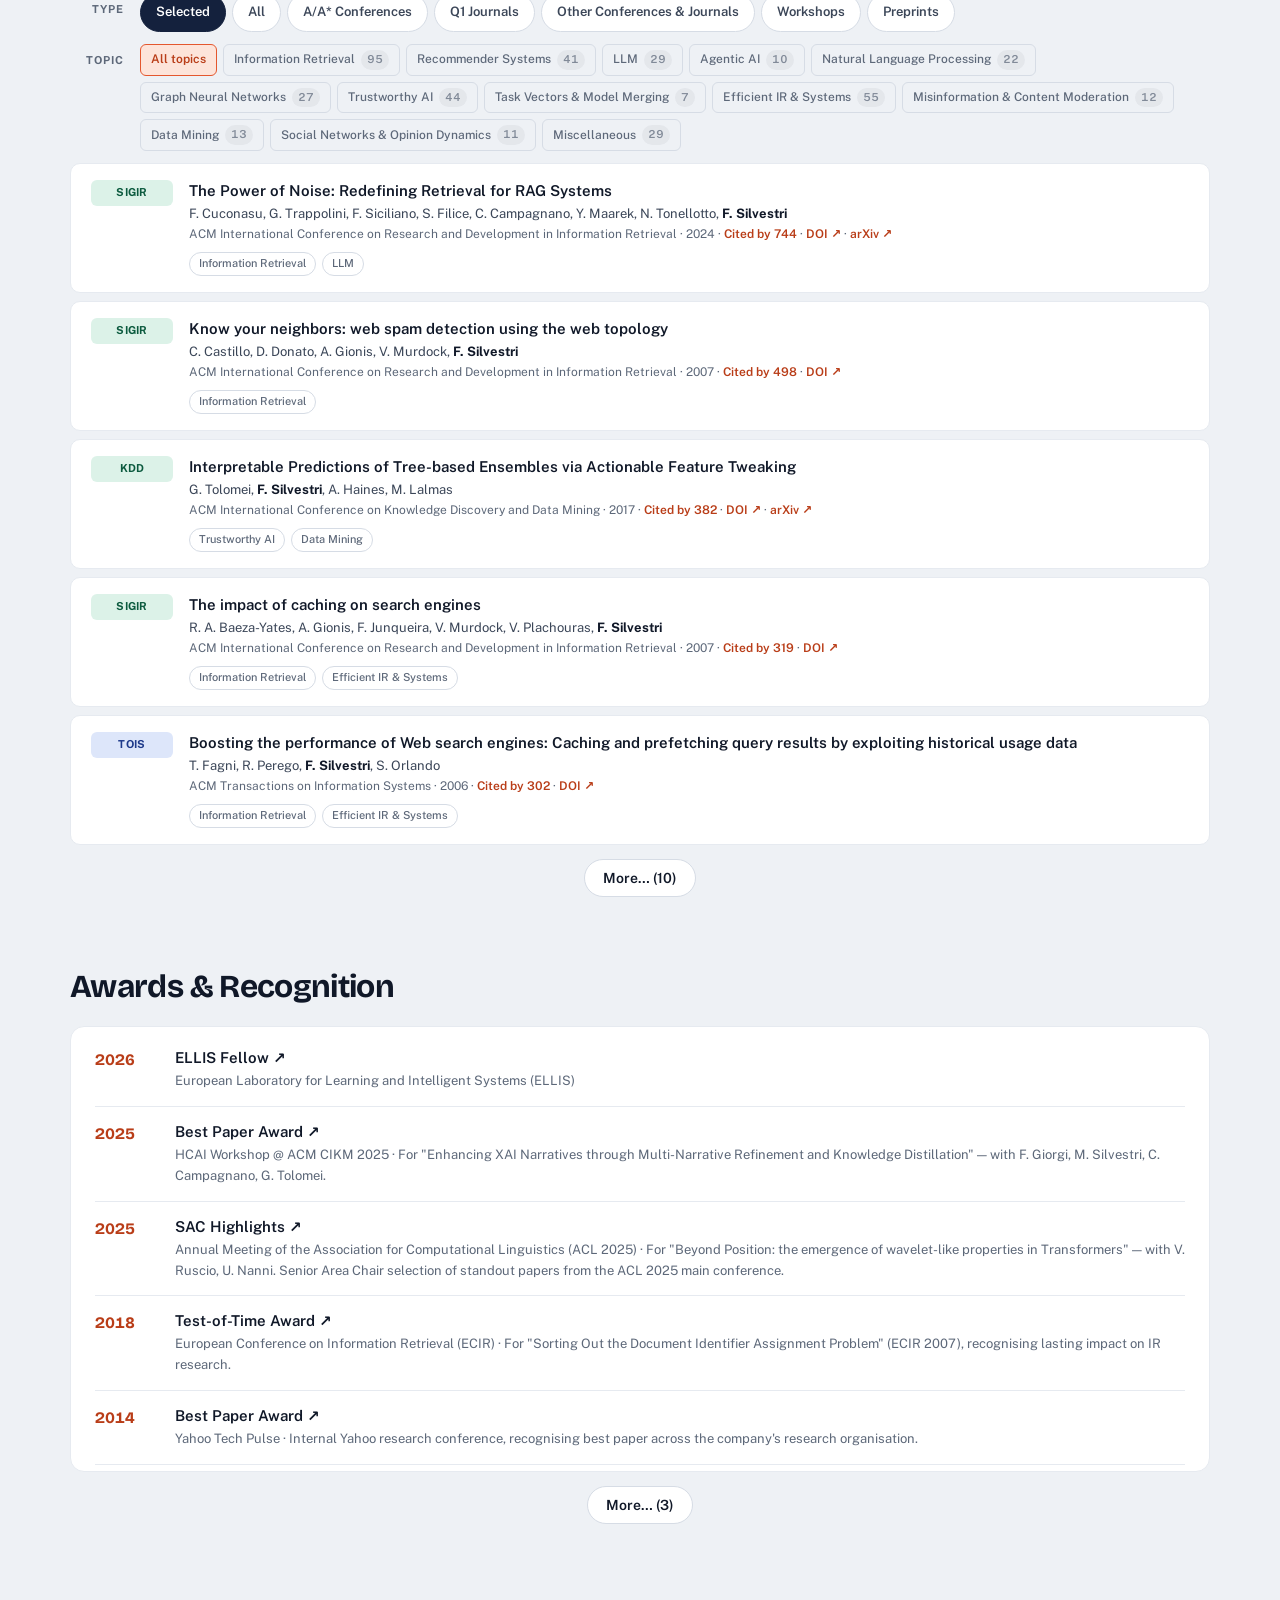
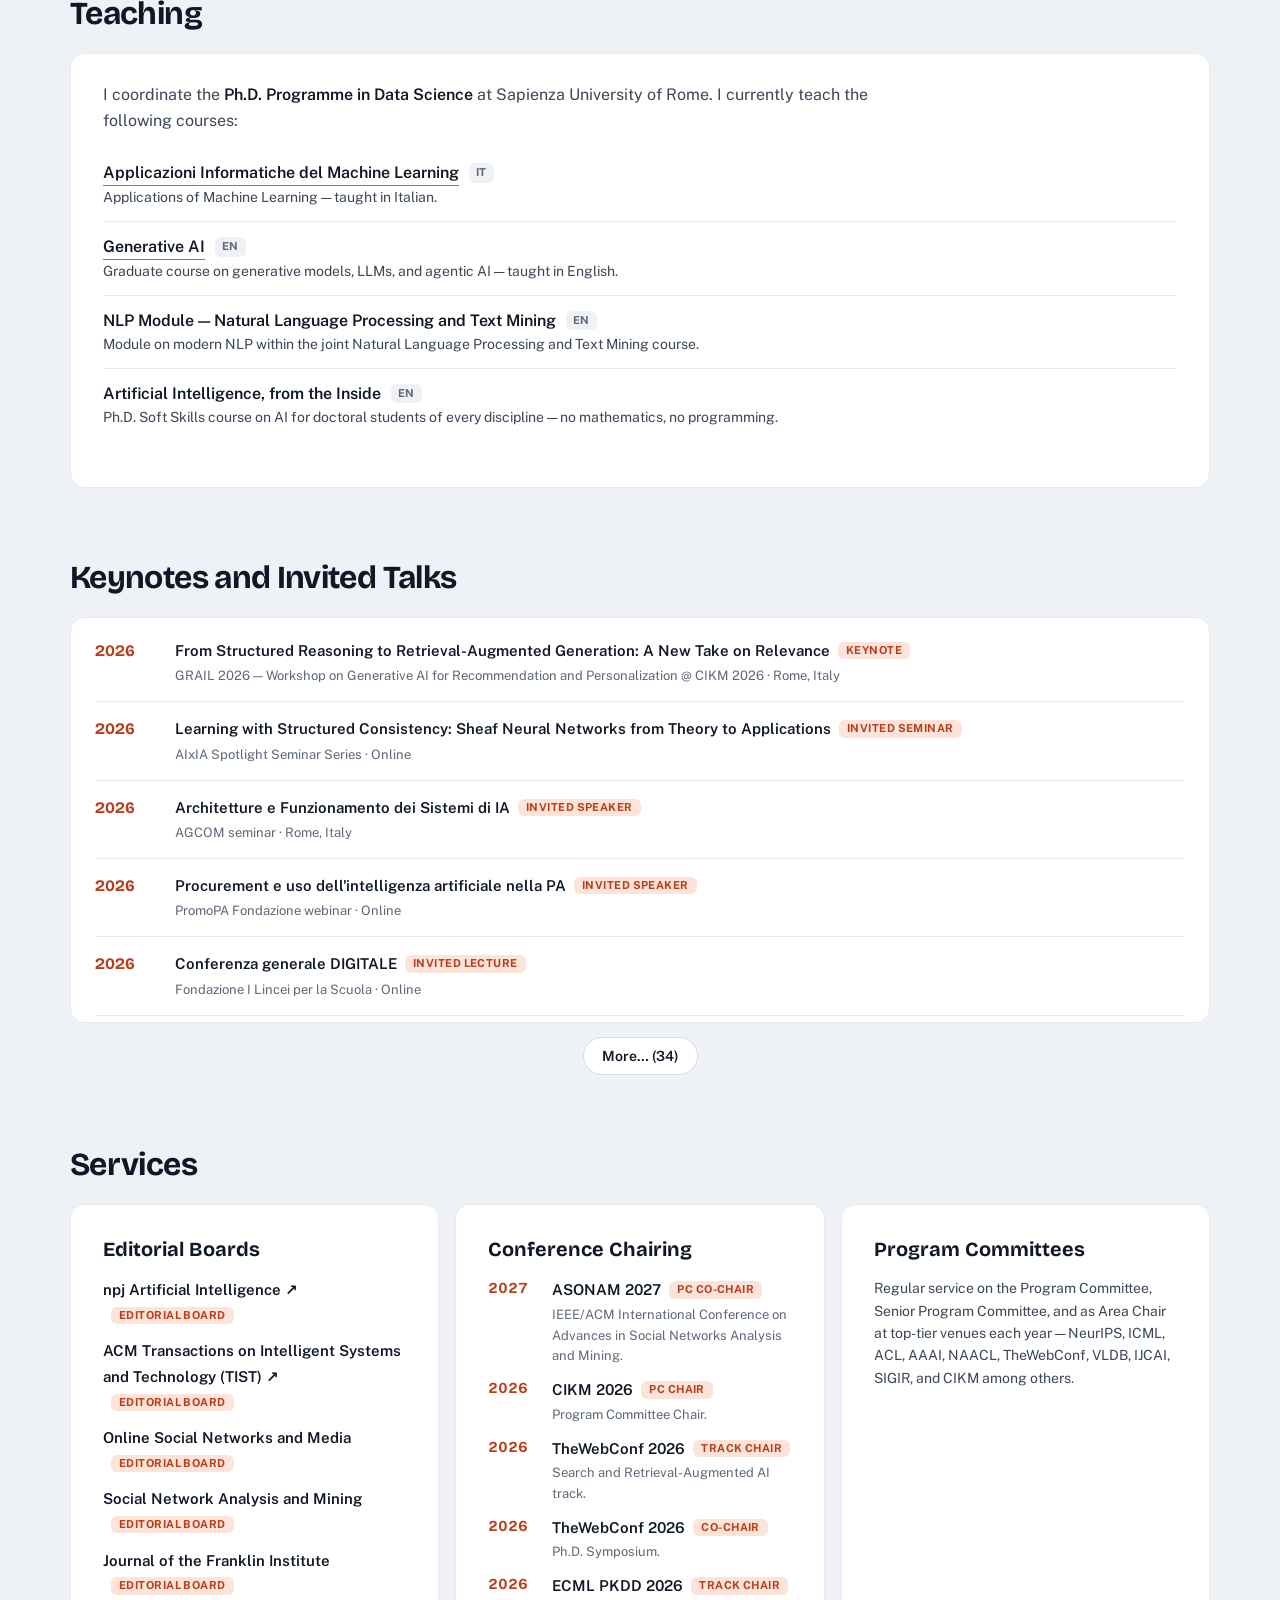
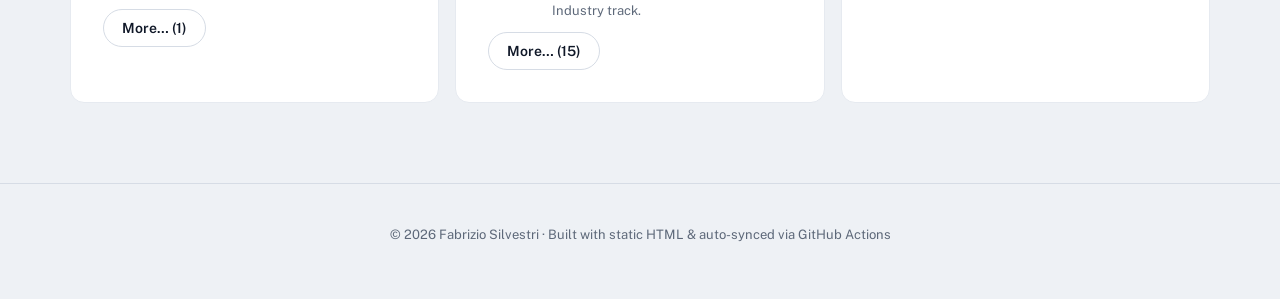
==== commit e1a69cff: "Drop preprints once a published version of the same paper exists. Match on normalized title or arXiv" ====
--- a/index.html
+++ b/index.html
@@ -412,7 +412,7 @@
        data/publications.json (cache: 'no-store') so counters and the
        publication list always reflect the latest bot refresh, even if
        the cached HTML is a few minutes behind. -->
-  <script src="assets/js/publications.js?v=db11ae09b7"></script>
+  <script src="assets/js/publications.js?v=a3d89777b0"></script>
   <script src="assets/js/analytics.js?v=c4f706f382"></script>
   <script>document.getElementById('footer-year').textContent = new Date().getFullYear();</script>
 </body>
